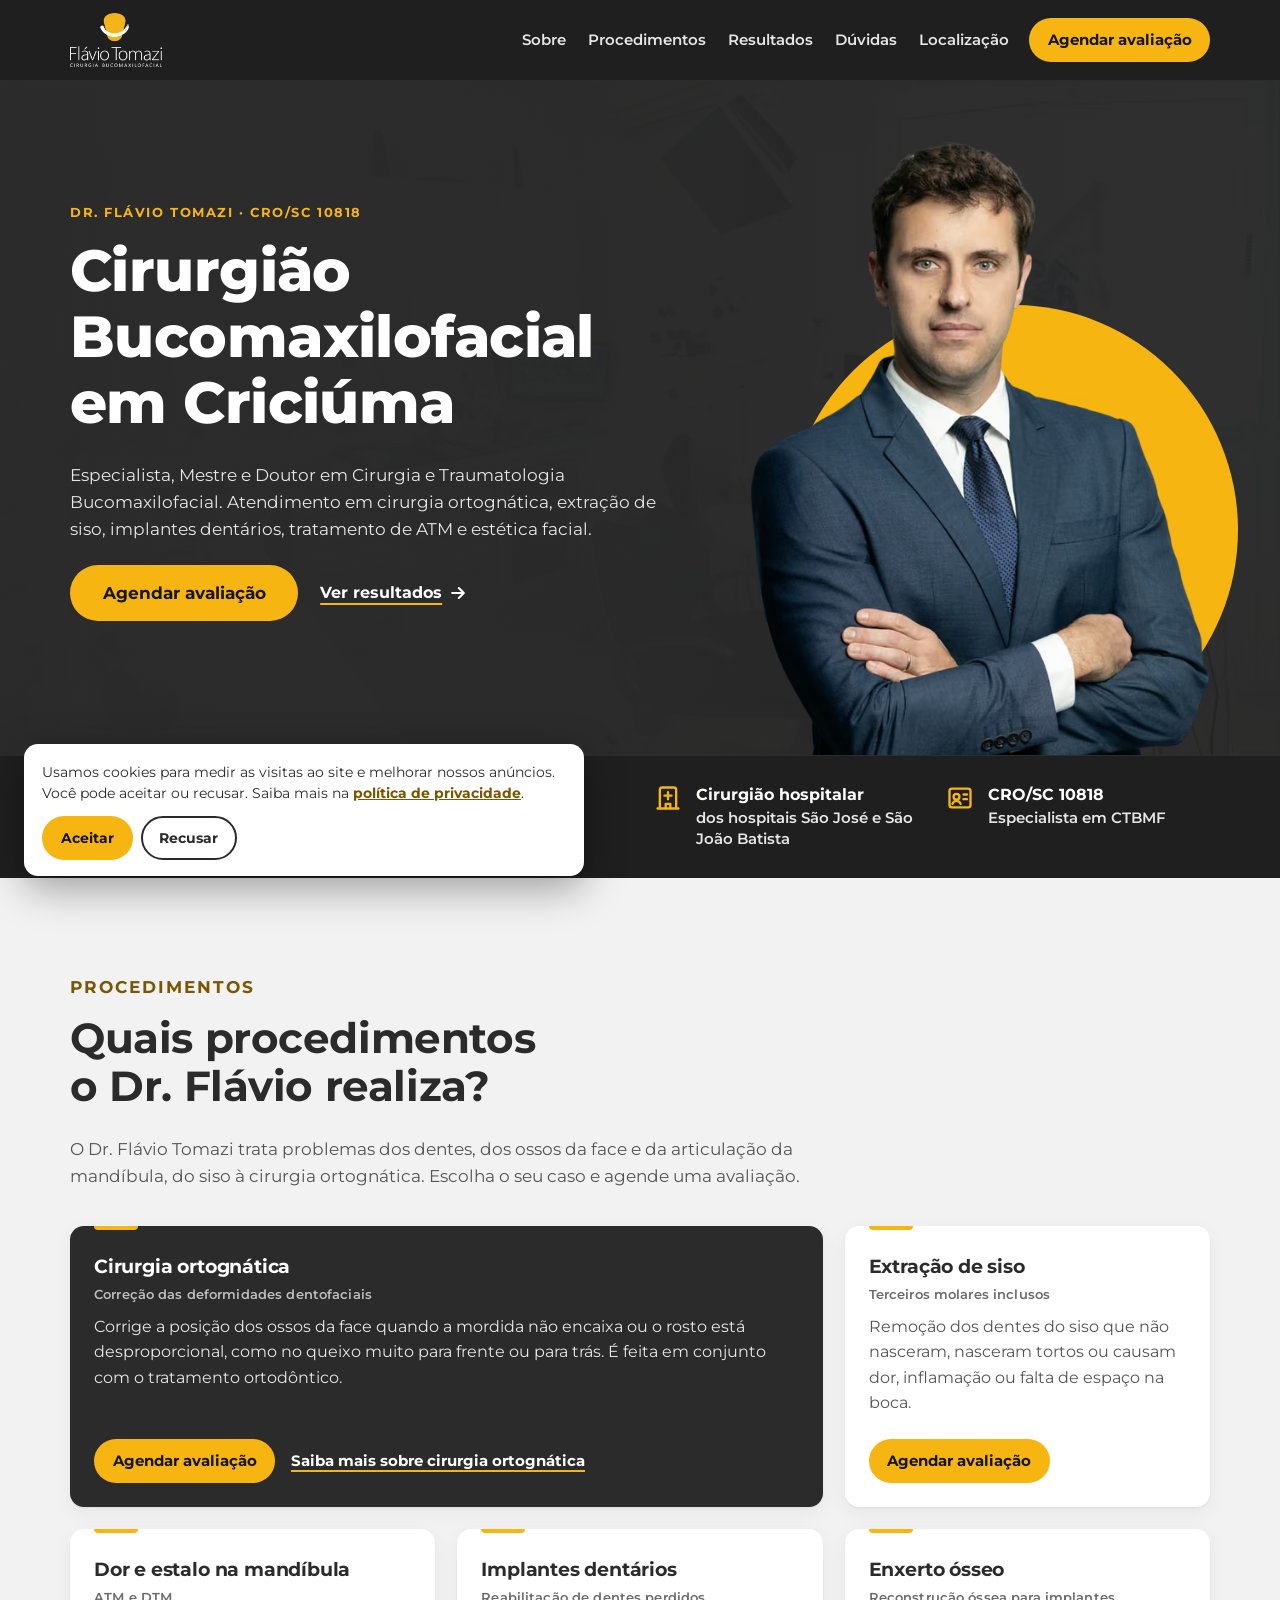
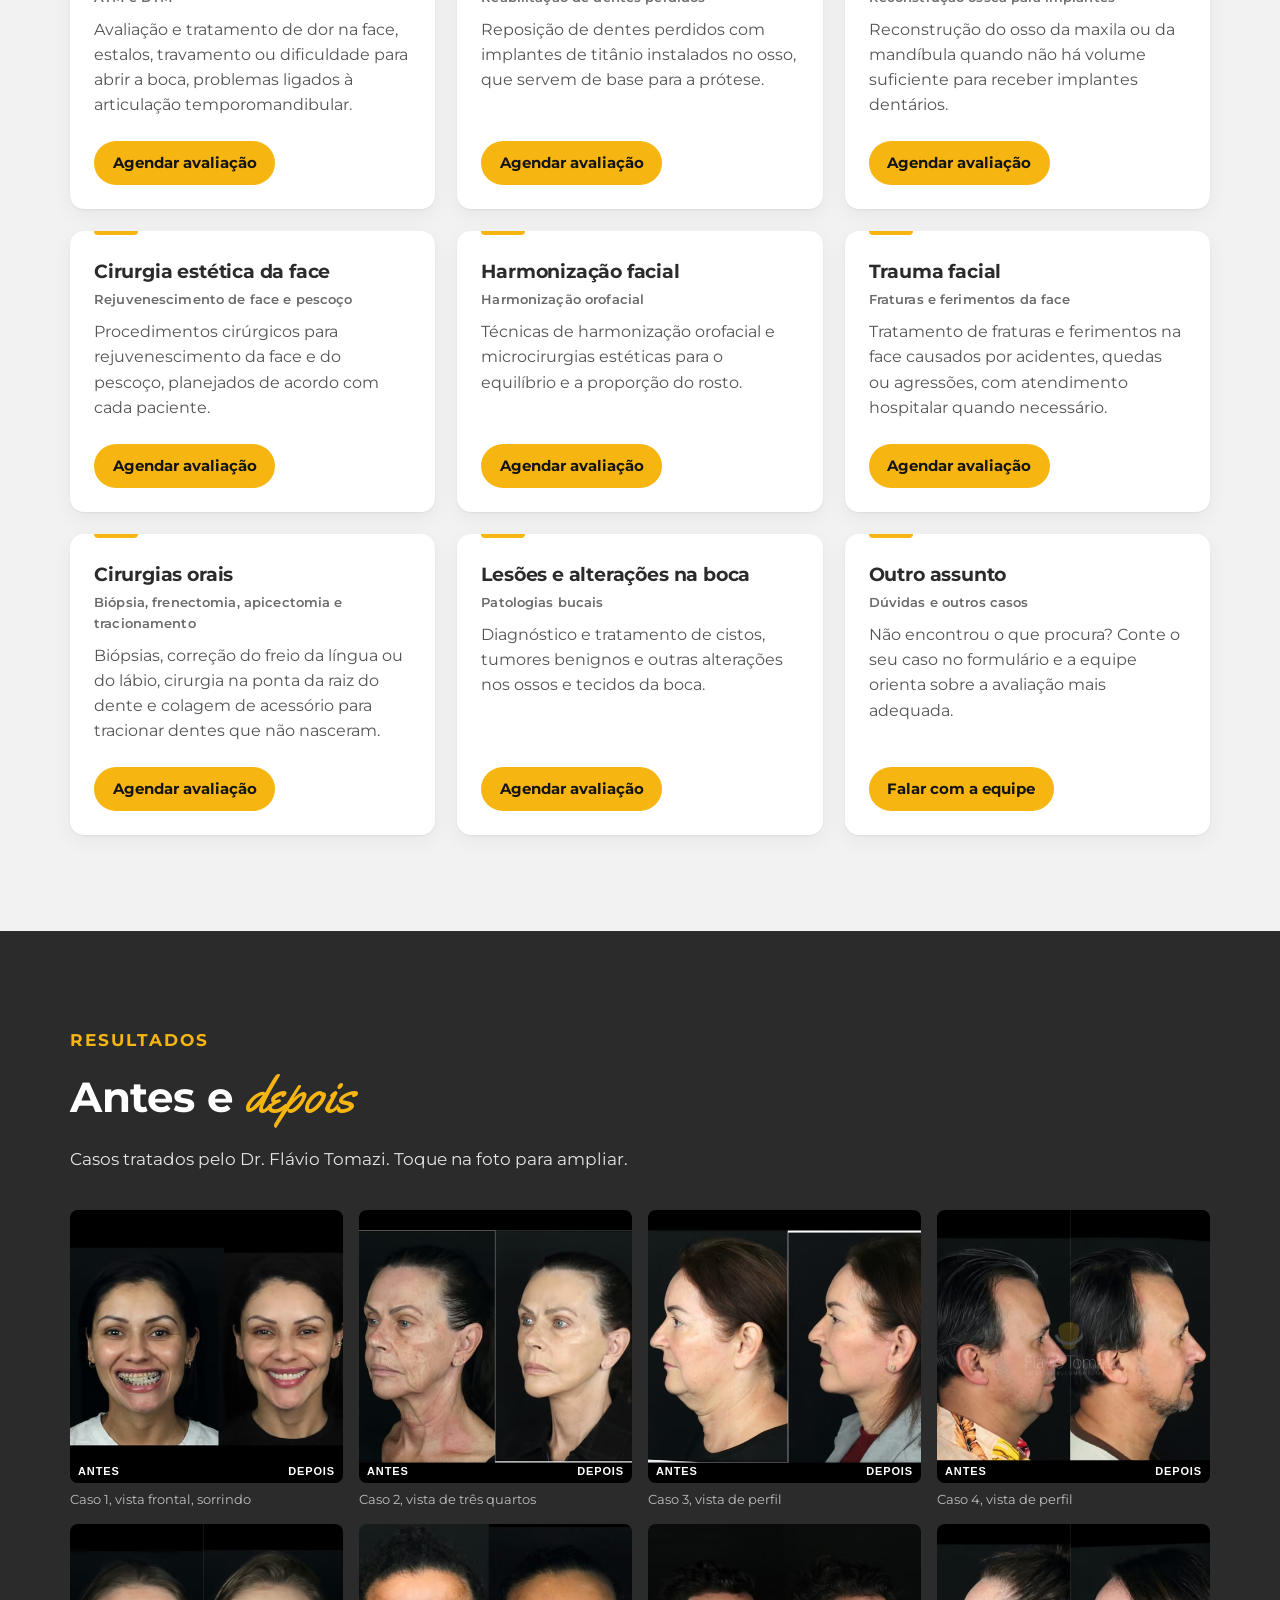
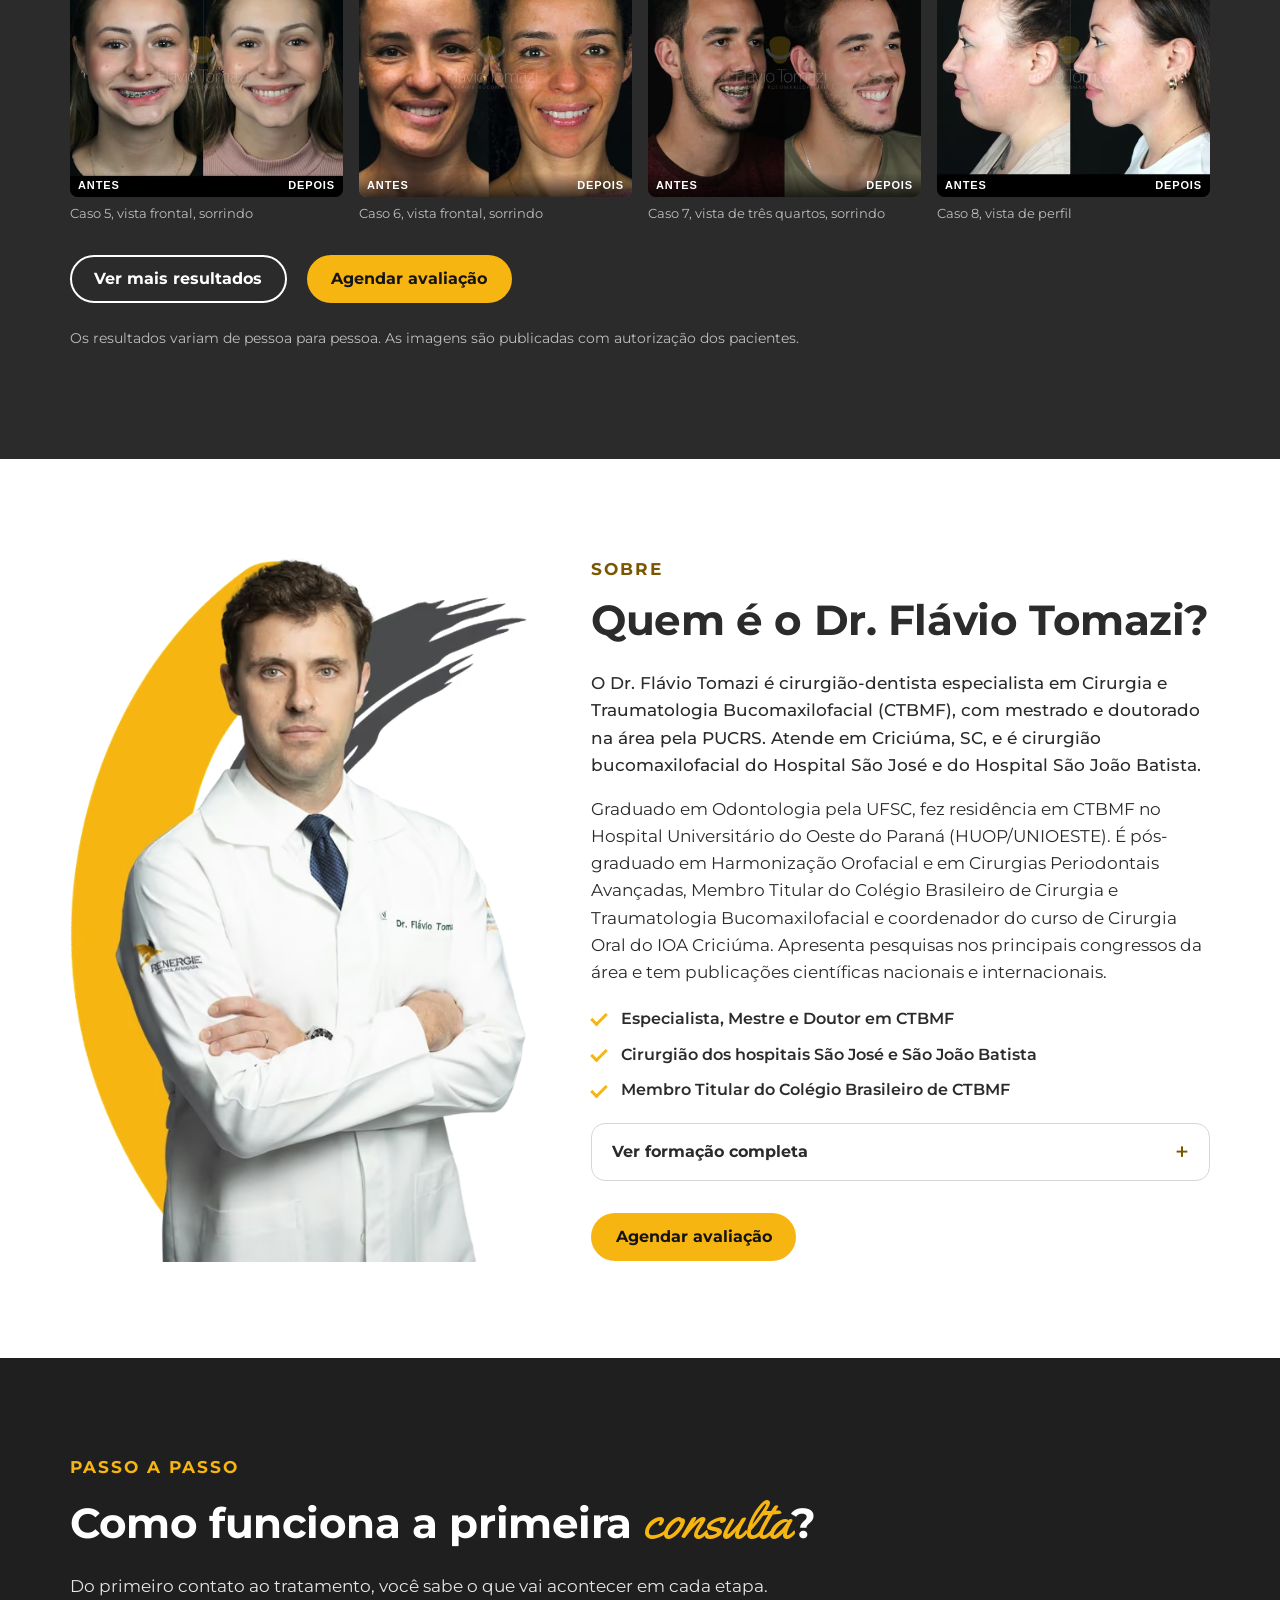
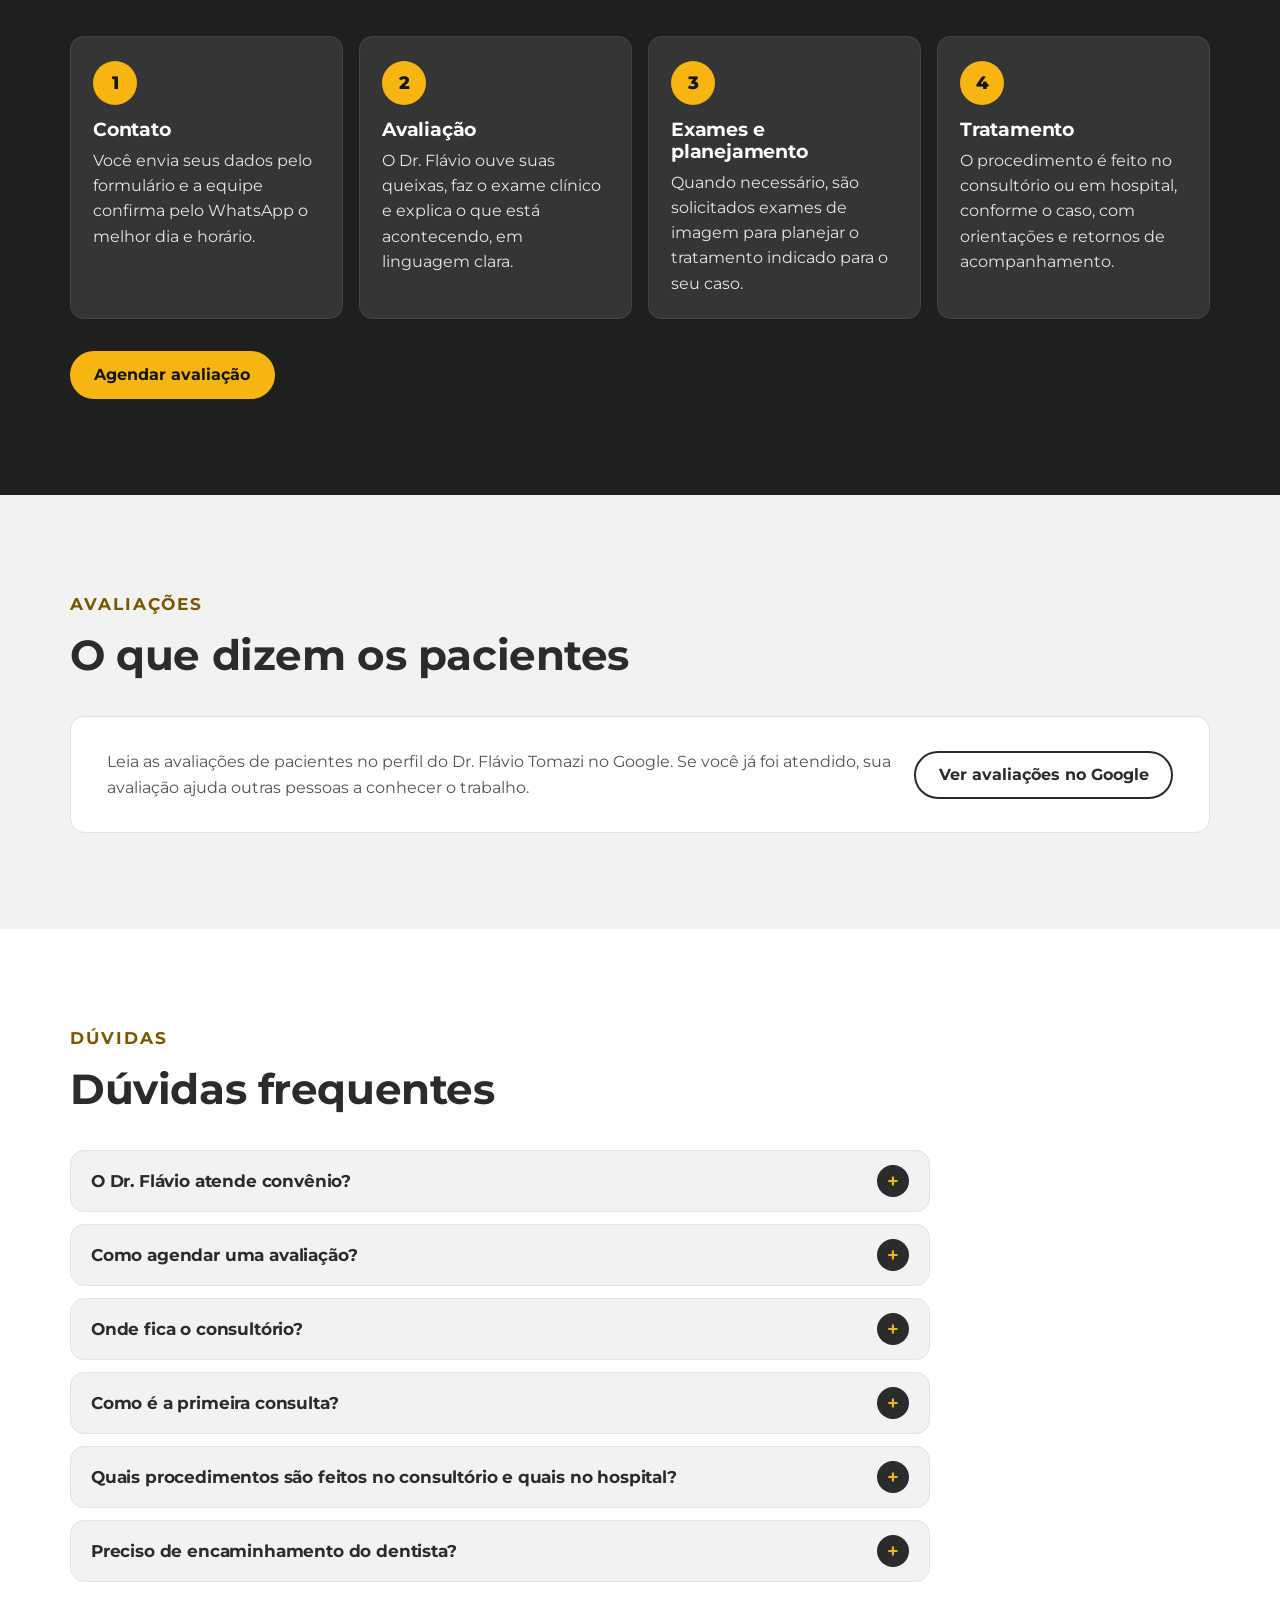
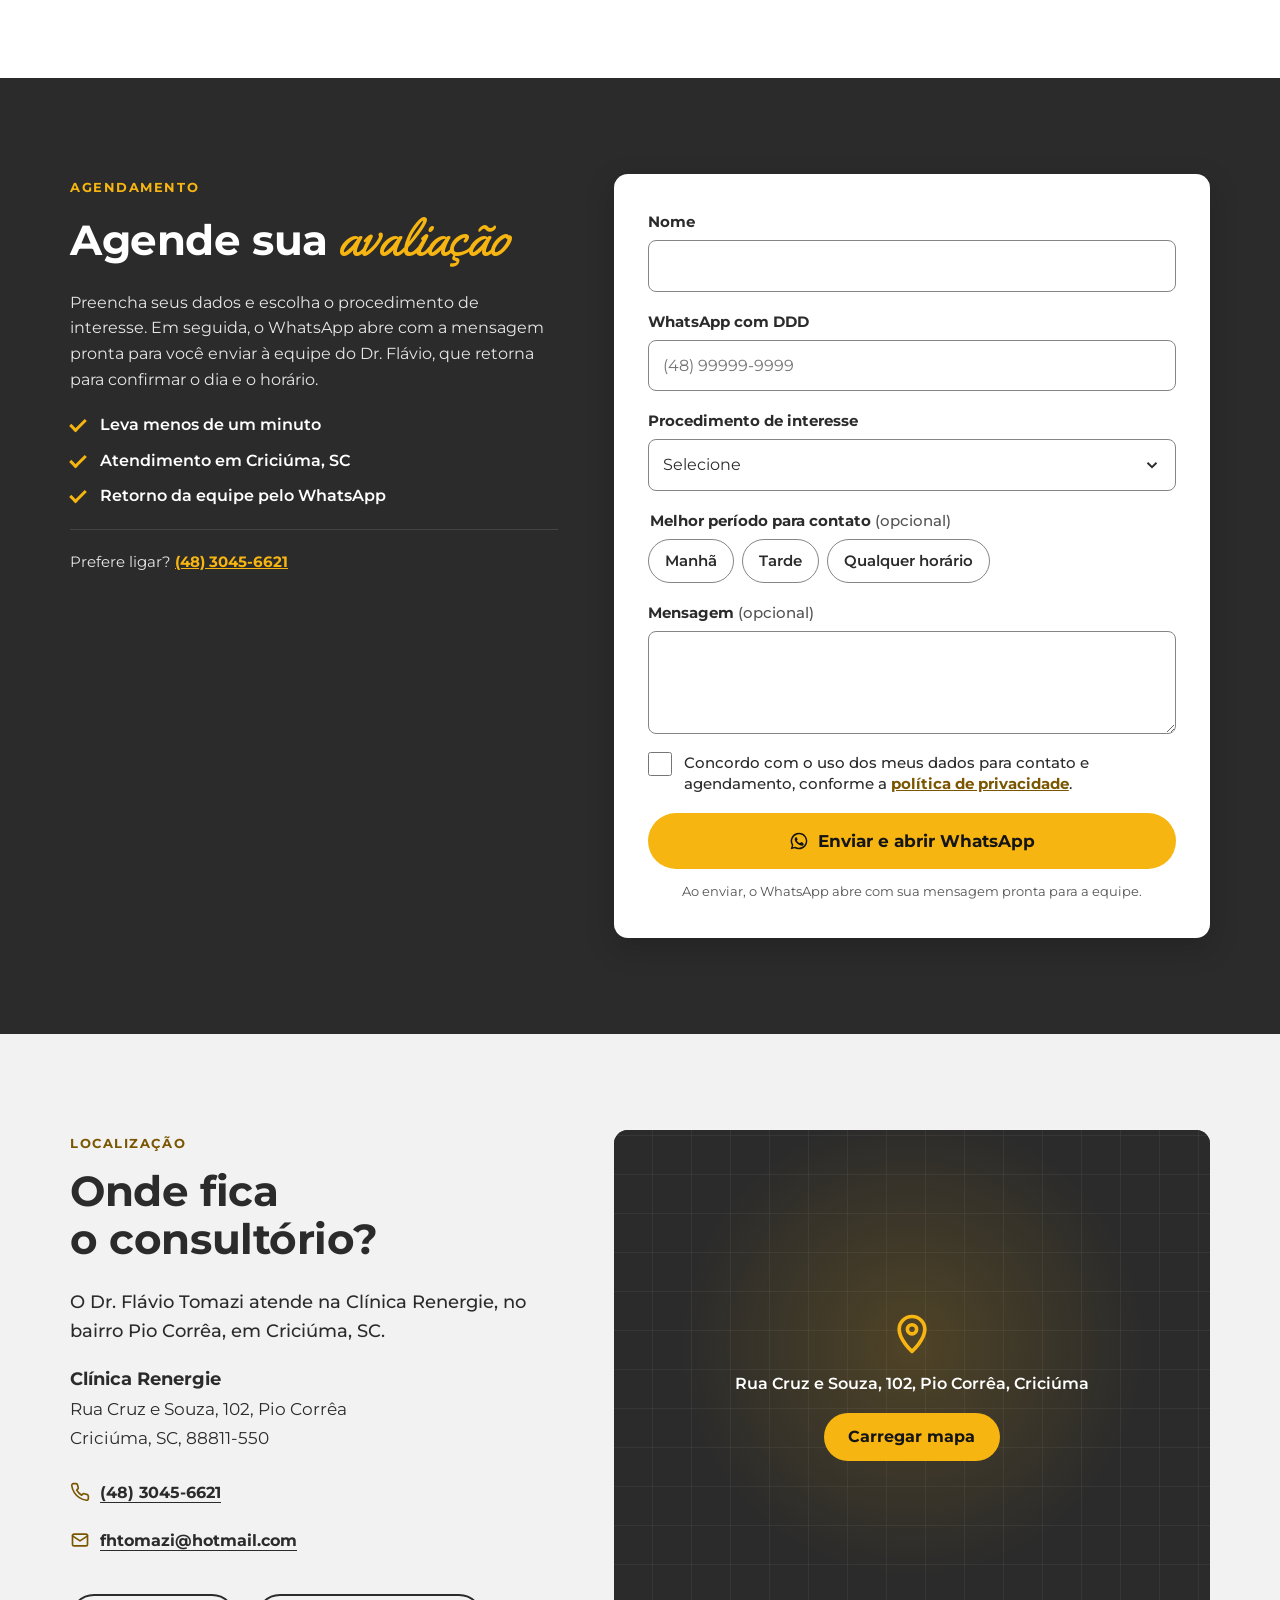
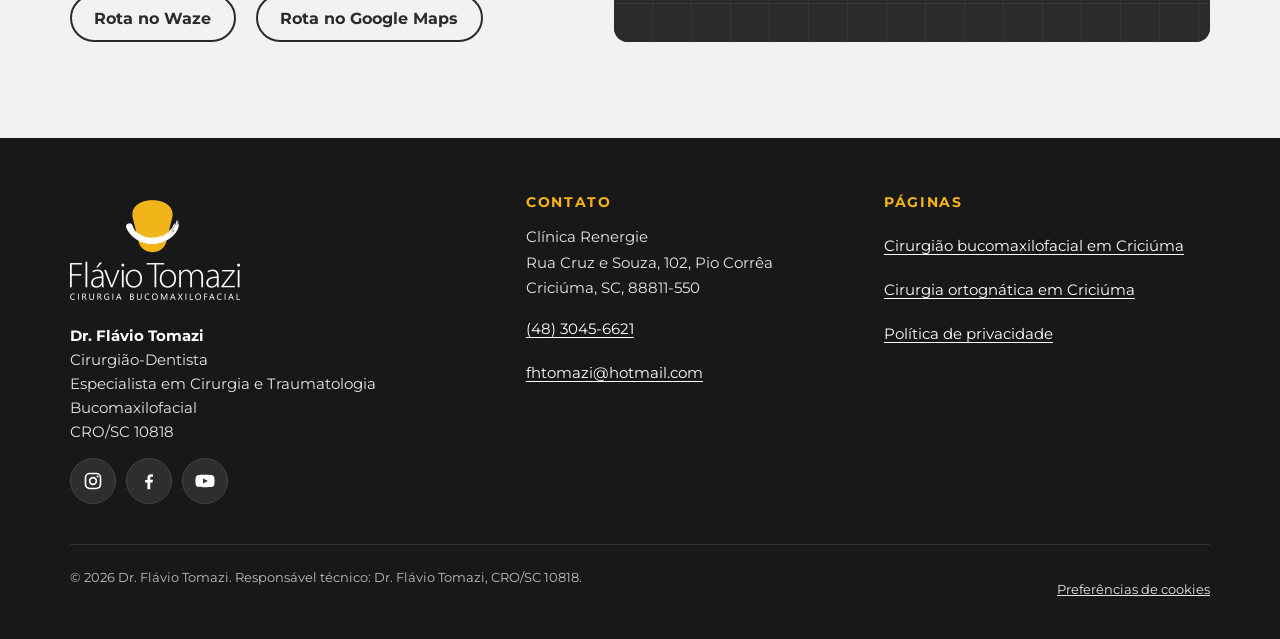
==== index.html @ 3b6118a2 "Novo site estático do Dr. Flávio Tomazi - Home e LP de cirurgia ortognática em HTML, CSS e JS puros," ====
<!doctype html>
<html lang="pt-BR">
<head>
  <meta charset="utf-8">
  <meta name="viewport" content="width=device-width, initial-scale=1">
  <title>Cirurgião Bucomaxilofacial em Criciúma | Dr. Flávio Tomazi</title>
  <meta name="description" content="Dr. Flávio Tomazi, Especialista, Mestre e Doutor em CTBMF em Criciúma: cirurgia ortognática, siso, implantes, ATM e estética facial. Agende sua avaliação.">
  <link rel="canonical" href="https://www.flaviotomazi.com.br/">
  <meta property="og:type" content="website">
  <meta property="og:locale" content="pt_BR">
  <meta property="og:site_name" content="Dr. Flávio Tomazi">
  <meta property="og:title" content="Cirurgião Bucomaxilofacial em Criciúma | Dr. Flávio Tomazi">
  <meta property="og:description" content="Dr. Flávio Tomazi, Especialista, Mestre e Doutor em CTBMF em Criciúma: cirurgia ortognática, siso, implantes, ATM e estética facial. Agende sua avaliação.">
  <meta property="og:url" content="https://www.flaviotomazi.com.br/">
  <meta property="og:image" content="https://www.flaviotomazi.com.br/assets/img/og/og-flavio-tomazi.jpg">
  <meta property="og:image:width" content="1200">
  <meta property="og:image:height" content="630">
  <meta property="og:image:alt" content="Dr. Flávio Tomazi, cirurgião bucomaxilofacial em Criciúma">
  <meta name="twitter:card" content="summary_large_image">
  <meta name="twitter:title" content="Cirurgião Bucomaxilofacial em Criciúma | Dr. Flávio Tomazi">
  <meta name="twitter:description" content="Dr. Flávio Tomazi, Especialista, Mestre e Doutor em CTBMF em Criciúma: cirurgia ortognática, siso, implantes, ATM e estética facial. Agende sua avaliação.">
  <meta name="twitter:image" content="https://www.flaviotomazi.com.br/assets/img/og/og-flavio-tomazi.jpg">
  <!-- bloco:head -->
  <meta name="theme-color" content="#1f1f1f">
  <meta name="format-detection" content="telephone=no">
  <link rel="icon" href="/favicon.ico" sizes="48x48">
  <link rel="icon" href="/assets/img/icons/favicon-32.png" type="image/png" sizes="32x32">
  <link rel="apple-touch-icon" href="/assets/img/icons/apple-touch-icon.png">
  <link rel="manifest" href="/site.webmanifest">
  <link rel="preload" href="/assets/fonts/montserrat-latin-var.woff2" as="font" type="font/woff2" crossorigin>
  <link rel="preconnect" href="https://www.googletagmanager.com">
  <script src="/assets/js/config.js?v=b8942a7c"></script>
  <script>
  (function(){var d=document.documentElement;d.className+=' js';
  window.dataLayer=window.dataLayer||[];window.gtag=function(){window.dataLayer.push(arguments);};
  var c=null;try{c=window.localStorage.getItem('ft_consentimento');}catch(e){}
  var g=c==='granted'?'granted':'denied';
  gtag('consent','default',{ad_storage:g,ad_user_data:g,ad_personalization:g,analytics_storage:g,functionality_storage:'granted',security_storage:'granted',wait_for_update:500});
  gtag('set','ads_data_redaction',true);gtag('set','url_passthrough',true);
  var cfg=window.SITE_CONFIG||{},id=cfg.GTM_ID;if(!id)return;
  function carregar(){if(window.__gtmCarregado)return;window.__gtmCarregado=true;
  (function(w,d,s,l,i){w[l]=w[l]||[];w[l].push({'gtm.start':new Date().getTime(),event:'gtm.js'});var f=d.getElementsByTagName(s)[0],j=d.createElement(s),dl=l!='dataLayer'?'&l='+l:'';j.async=true;j.src='https://www.googletagmanager.com/gtm.js?id='+i+dl;f.parentNode.insertBefore(j,f);})(window,document,'script','dataLayer',id);}
  if(cfg.GTM_CARREGAMENTO==='imediato'||d.hasAttribute('data-gtm-imediato')){carregar();return;}
  var evs=['pointerdown','keydown','touchstart','scroll','mousemove'];
  function gatilho(){evs.forEach(function(e){window.removeEventListener(e,gatilho,true);});carregar();}
  evs.forEach(function(e){window.addEventListener(e,gatilho,{capture:true,passive:true});});
  window.addEventListener('load',function(){setTimeout(carregar,cfg.GTM_ATRASO_MS||3500);});
  })();
  </script>
  <!-- /bloco:head -->
  <link rel="preload" as="image" type="image/avif" imagesrcset="/assets/img/dr/dr-flavio-terno-360.avif 360w, /assets/img/dr/dr-flavio-terno-540.avif 540w, /assets/img/dr/dr-flavio-terno-720.avif 720w, /assets/img/dr/dr-flavio-terno-1080.avif 1080w" imagesizes="(min-width: 900px) 460px, 340px" fetchpriority="high">
  <!-- bloco:critical -->
  <style>@font-face{font-family:"Montserrat";src:url(/assets/fonts/montserrat-latin-var.woff2) format("woff2");font-weight:100 900;font-style:normal;font-display:swap}
@font-face{font-family:"Montserrat Fallback";src:local("Arial");size-adjust:113%;ascent-override:85%;descent-override:22%;line-gap-override:0%}
@font-face{font-family:"Yellowtail";src:url(/assets/fonts/yellowtail-latin-400.woff2) format("woff2");font-weight:400;font-style:normal;font-display:swap}
:root{--grafite:#2b2b2b;--grafite-escuro:#1f1f1f;--grafite-medio:#353535;--grafite-linha:#444;--ambar:#f7b512;--ambar-claro:#ffc93d;--claro:#f2f2f2;--branco:#fff;--texto:#2b2b2b;--texto-suave:#545454;--texto-inv:#e6e6e6;--texto-inv-suave:#bdbdbd;--erro:#b3261e;--erro-inv:#ff9b93;--fonte:"Montserrat","Montserrat Fallback",Arial,sans-serif;--fonte-script:"Yellowtail",cursive;--raio:14px;--raio-p:8px;--sombra:0 10px 30px rgba(0,0,0,.18);--topo-h:68px;--container:1180px}
*,*::before,*::after{box-sizing:border-box}
html{-webkit-text-size-adjust:100%;scroll-padding-top:calc(var(--topo-h) + 12px)}
@media (prefers-reduced-motion:no-preference){html{scroll-behavior:smooth}}
body{margin:0;font-family:var(--fonte);font-size:1rem;line-height:1.6;color:var(--texto);background:var(--grafite);-webkit-font-smoothing:antialiased;text-rendering:optimizeLegibility}
img,picture,svg,iframe{display:block;max-width:100%}
img{height:auto}
a{color:inherit}
h1,h2,h3{line-height:1.15;margin:0 0 .6em;font-weight:700;letter-spacing:-.01em;text-wrap:balance}
p{margin:0 0 1em}
.container{width:100%;max-width:var(--container);margin-inline:auto;padding-inline:20px}
.pular{position:absolute;left:12px;top:-100px;z-index:200;background:var(--ambar);color:#111;padding:12px 16px;border-radius:var(--raio-p);font-weight:700;text-decoration:none}
.pular:focus{top:12px}
:focus-visible{outline:3px solid var(--ambar);outline-offset:3px}
.script{font-family:var(--fonte-script);font-weight:400;color:var(--ambar);font-size:1.25em;letter-spacing:0;line-height:1}
.visualmente-oculto{position:absolute!important;width:1px;height:1px;padding:0;margin:-1px;overflow:hidden;clip:rect(0,0,0,0);white-space:nowrap;border:0}
.btn{display:inline-flex;align-items:center;justify-content:center;gap:.5em;min-height:48px;padding:.75em 1.4em;border-radius:999px;border:2px solid transparent;font:inherit;font-weight:700;font-size:1rem;line-height:1.2;text-decoration:none;cursor:pointer;transition:background-color .2s,color .2s,border-color .2s,transform .2s}
.btn-primario{background:var(--ambar);color:#151515}
.btn-primario:hover{background:var(--ambar-claro)}
.btn-contorno{border-color:currentColor;background:transparent;color:inherit}
.btn-grande{min-height:56px;padding:.9em 1.8em;font-size:1.0625rem}
.btn svg{width:20px;height:20px;flex:none}
.topo{position:sticky;top:0;z-index:50;background:rgba(31,31,31,.97);border-bottom:1px solid rgba(255,255,255,.06);color:var(--branco)}
.topo-inner{display:flex;flex-wrap:wrap;align-items:center;gap:8px 16px;min-height:var(--topo-h)}
.js .topo-inner{flex-wrap:nowrap}
.logo{display:block;flex:none;padding:6px 0}
.logo img{height:46px;width:auto}
.nav-principal{margin-left:auto}
.menu{list-style:none;margin:0;padding:0;display:flex;flex-wrap:wrap;gap:0 16px}
.menu a{display:inline-flex;align-items:center;min-height:44px;text-decoration:none;font-weight:600;font-size:.9375rem;color:var(--texto-inv)}
.menu a:hover{color:var(--ambar)}
.menu-toggle{display:none}
.btn-topo{display:none;min-height:44px;padding:.55em 1.1em;font-size:.9375rem}
.js .nav-principal{order:3;margin-left:auto}
.js .menu-toggle{display:inline-flex;align-items:center;justify-content:center;width:48px;height:48px;background:transparent;border:1px solid var(--grafite-linha);border-radius:var(--raio-p);color:var(--branco);cursor:pointer}
.js .menu-toggle svg{width:24px;height:24px}
.js .menu{display:none;position:absolute;left:0;right:0;top:100%;flex-direction:column;gap:0;padding:8px 20px 20px;background:var(--grafite-escuro);border-bottom:1px solid var(--grafite-linha);box-shadow:var(--sombra)}
.js .menu.aberto{display:flex}
.js .menu a{min-height:48px;width:100%;border-bottom:1px solid rgba(255,255,255,.06);font-size:1rem}
.topo-simples .topo-inner{justify-content:space-between}
.topo-simples .btn-topo{display:inline-flex}
@media (min-width:600px){.btn-topo{display:inline-flex;margin-left:auto}.js .nav-principal{margin-left:0}.topo-inner{gap:8px 20px}}
@media (min-width:1000px){:root{--topo-h:80px}.logo img{height:54px}.js .menu-toggle{display:none}.js .nav-principal{order:0;margin-left:auto}.btn-topo{margin-left:0}.js .menu{display:flex;position:static;flex-direction:row;padding:0;background:none;border:0;box-shadow:none;gap:4px 22px}.js .menu a{min-height:44px;width:auto;border:0;font-size:.9375rem}}
.hero{position:relative;overflow:hidden;color:var(--branco);background:var(--grafite)}
.hero-grid{display:grid;gap:8px;padding-top:36px}
.eyebrow{display:inline-block;font-size:.8125rem;font-weight:700;letter-spacing:.12em;text-transform:uppercase;color:var(--ambar);margin-bottom:14px}
.hero h1{font-size:clamp(2.05rem,8.4vw,3.6rem);font-weight:800;margin-bottom:.45em}
.hero-sub{font-size:1.0625rem;color:var(--texto-inv);max-width:38em}
.hero-acoes{display:flex;flex-wrap:wrap;align-items:center;gap:12px 22px;margin-top:22px}
.link-seta{display:inline-flex;align-items:center;gap:6px;min-height:44px;font-weight:700;color:var(--branco);text-underline-offset:5px;text-decoration-color:var(--ambar);text-decoration-thickness:2px}
.hero-foto{position:relative;justify-self:center;width:min(100%,340px);margin-top:16px}
.hero-foto::before{content:"";position:absolute;left:8%;right:-6%;bottom:0;aspect-ratio:1;border-radius:50%;background:var(--ambar)}
.hero-foto img{position:relative;width:100%;height:auto}
.hero-foto.sem-disco::before{display:none}
.trilha{font-size:.8125rem;color:var(--texto-inv-suave);margin-bottom:16px}
.trilha ol{list-style:none;display:flex;flex-wrap:wrap;gap:6px;margin:0;padding:0}
.trilha li+li::before{content:"/";margin-right:6px;color:#777}
.trilha a{color:var(--texto-inv);display:inline-block;padding:4px 0}
.hero-autoria{font-size:.875rem;color:var(--texto-inv-suave);margin-top:18px}
@media (min-width:900px){.hero{background:var(--grafite) url(/assets/img/fundo/consultorio-1920.webp) center/cover no-repeat;background-image:image-set(url(/assets/img/fundo/consultorio-1920.avif) type("image/avif"),url(/assets/img/fundo/consultorio-1920.webp) type("image/webp"))}.hero::after{content:"";position:absolute;inset:0;background:linear-gradient(90deg,rgba(43,43,43,.96) 0%,rgba(43,43,43,.82) 50%,rgba(43,43,43,.35) 100%);pointer-events:none}.hero-grid{position:relative;z-index:1;grid-template-columns:1.1fr .9fr;align-items:end;gap:40px;padding-top:56px}.hero-texto{padding-bottom:72px;align-self:center}.hero-foto{width:100%;max-width:460px;margin-top:0;justify-self:end}}</style>
  <!-- /bloco:critical -->
  <link rel="stylesheet" href="/assets/css/style.css?v=83cfcf03" media="print" onload="this.media='all'">
  <noscript><link rel="stylesheet" href="/assets/css/style.css?v=83cfcf03"></noscript>
  <script type="application/ld+json">
{
  "@context": "https://schema.org",
  "@graph": [
    {
      "@type": "WebSite",
      "@id": "https://www.flaviotomazi.com.br/#website",
      "url": "https://www.flaviotomazi.com.br/",
      "name": "Dr. Flávio Tomazi",
      "alternateName": "Dr. Flávio Tomazi | Cirurgião Bucomaxilofacial",
      "inLanguage": "pt-BR",
      "publisher": {
        "@id": "https://www.flaviotomazi.com.br/#dentist"
      }
    },
    {
      "@type": "WebPage",
      "@id": "https://www.flaviotomazi.com.br/#webpage",
      "url": "https://www.flaviotomazi.com.br/",
      "name": "Cirurgião Bucomaxilofacial em Criciúma | Dr. Flávio Tomazi",
      "description": "Dr. Flávio Tomazi, Especialista, Mestre e Doutor em CTBMF em Criciúma: cirurgia ortognática, siso, implantes, ATM e estética facial. Agende sua avaliação.",
      "inLanguage": "pt-BR",
      "isPartOf": {
        "@id": "https://www.flaviotomazi.com.br/#website"
      },
      "about": {
        "@id": "https://www.flaviotomazi.com.br/#dentist"
      },
      "primaryImageOfPage": {
        "@type": "ImageObject",
        "url": "https://www.flaviotomazi.com.br/assets/img/og/og-flavio-tomazi.jpg",
        "width": 1200,
        "height": 630
      }
    },
    {
      "@type": [
        "Dentist",
        "MedicalBusiness",
        "MedicalClinic"
      ],
      "@id": "https://www.flaviotomazi.com.br/#dentist",
      "name": "Dr. Flávio Tomazi | Cirurgia Bucomaxilofacial",
      "description": "Consultório do Dr. Flávio Tomazi, cirurgião-dentista bucomaxilofacial em Criciúma, SC. Especialista, Mestre e Doutor em Cirurgia e Traumatologia Bucomaxilofacial.",
      "url": "https://www.flaviotomazi.com.br/",
      "logo": "https://www.flaviotomazi.com.br/assets/img/logo/logo-colorido.png",
      "image": [
        "https://www.flaviotomazi.com.br/assets/img/og/og-flavio-tomazi.jpg",
        "https://www.flaviotomazi.com.br/assets/img/dr/dr-flavio-terno-1080.webp"
      ],
      "telephone": "+55-48-3045-6621",
      "email": "fhtomazi@hotmail.com",
      "address": {
        "@type": "PostalAddress",
        "streetAddress": "Rua Cruz e Souza, 102, Pio Corrêa (Clínica Renergie)",
        "addressLocality": "Criciúma",
        "addressRegion": "SC",
        "postalCode": "88811-550",
        "addressCountry": "BR"
      },
      "geo": {
        "@type": "GeoCoordinates",
        "latitude": -28.6759,
        "longitude": -49.3578
      },
      "hasMap": "https://g.co/kgs/nUxCNwR",
      "areaServed": [
        {
          "@type": "City",
          "name": "Criciúma"
        },
        {
          "@type": "AdministrativeArea",
          "name": "Região sul de Santa Catarina"
        }
      ],
      "sameAs": [
        "https://www.instagram.com/flaviotomazi/",
        "https://www.facebook.com/flavio.tomazi.ctbmf",
        "https://www.youtube.com/@DrFlavioTomazi",
        "https://g.co/kgs/nUxCNwR"
      ],
      "medicalSpecialty": [
        "https://schema.org/Dentistry",
        "https://schema.org/Surgical"
      ],
      "availableService": [
        {
          "@type": "MedicalProcedure",
          "name": "Cirurgia ortognática",
          "alternateName": "Cirurgia de reposicionamento da maxila e da mandíbula",
          "url": "https://www.flaviotomazi.com.br/cirurgia-ortognatica/"
        },
        {
          "@type": "MedicalProcedure",
          "name": "Extração de siso",
          "alternateName": "Remoção de terceiros molares inclusos"
        },
        {
          "@type": "MedicalProcedure",
          "name": "Tratamento de ATM e DTM",
          "alternateName": "Tratamento de dor, estalos e travamento da mandíbula"
        },
        {
          "@type": "MedicalProcedure",
          "name": "Implantes dentários",
          "alternateName": "Reabilitação com implantes osseointegrados"
        },
        {
          "@type": "MedicalProcedure",
          "name": "Enxerto ósseo",
          "alternateName": "Reconstrução óssea da maxila e da mandíbula"
        },
        {
          "@type": "MedicalProcedure",
          "name": "Cirurgia estética da face",
          "alternateName": "Rejuvenescimento de face e pescoço"
        },
        {
          "@type": "MedicalProcedure",
          "name": "Harmonização facial",
          "alternateName": "Harmonização orofacial e microcirurgias estéticas"
        },
        {
          "@type": "MedicalProcedure",
          "name": "Tratamento de traumas faciais",
          "alternateName": "Tratamento de fraturas e ferimentos da face"
        },
        {
          "@type": "MedicalProcedure",
          "name": "Cirurgias orais",
          "alternateName": "Biópsia, frenectomia, apicectomia e colagem para tracionamento dental"
        },
        {
          "@type": "MedicalProcedure",
          "name": "Tratamento de patologias bucais",
          "alternateName": "Cistos, tumores benignos e alterações ósseas e de tecidos moles"
        }
      ],
      "founder": {
        "@id": "https://www.flaviotomazi.com.br/#dr-flavio"
      },
      "employee": {
        "@id": "https://www.flaviotomazi.com.br/#dr-flavio"
      }
    },
    {
      "@type": "Person",
      "@id": "https://www.flaviotomazi.com.br/#dr-flavio",
      "name": "Flávio Tomazi",
      "honorificPrefix": "Dr.",
      "jobTitle": "Cirurgião-Dentista Bucomaxilofacial",
      "description": "Cirurgião-dentista especialista, mestre e doutor em Cirurgia e Traumatologia Bucomaxilofacial, CRO/SC 10818, em Criciúma, SC.",
      "image": "https://www.flaviotomazi.com.br/assets/img/dr/dr-flavio-terno-1080.webp",
      "url": "https://www.flaviotomazi.com.br/#sobre",
      "telephone": "+55-48-3045-6621",
      "alumniOf": [
        {
          "@type": "CollegeOrUniversity",
          "name": "Universidade Federal de Santa Catarina",
          "alternateName": "UFSC"
        },
        {
          "@type": "CollegeOrUniversity",
          "name": "Pontifícia Universidade Católica do Rio Grande do Sul",
          "alternateName": "PUCRS"
        },
        {
          "@type": "Hospital",
          "name": "Hospital Universitário do Oeste do Paraná",
          "alternateName": "HUOP/UNIOESTE"
        }
      ],
      "hasCredential": [
        {
          "@type": "EducationalOccupationalCredential",
          "credentialCategory": "Especialização",
          "name": "Especialista em Cirurgia e Traumatologia Bucomaxilofacial",
          "recognizedBy": {
            "@type": "Organization",
            "name": "Colégio Brasileiro de Cirurgia e Traumatologia Bucomaxilofacial",
            "alternateName": "CBCTBMF"
          }
        },
        {
          "@type": "EducationalOccupationalCredential",
          "credentialCategory": "degree",
          "educationalLevel": "Mestrado",
          "name": "Mestre em Cirurgia e Traumatologia Bucomaxilofacial",
          "recognizedBy": {
            "@type": "CollegeOrUniversity",
            "name": "Pontifícia Universidade Católica do Rio Grande do Sul",
            "alternateName": "PUCRS"
          }
        },
        {
          "@type": "EducationalOccupationalCredential",
          "credentialCategory": "degree",
          "educationalLevel": "Doutorado",
          "name": "Doutor em Cirurgia e Traumatologia Bucomaxilofacial",
          "recognizedBy": {
            "@type": "CollegeOrUniversity",
            "name": "Pontifícia Universidade Católica do Rio Grande do Sul",
            "alternateName": "PUCRS"
          }
        },
        {
          "@type": "EducationalOccupationalCredential",
          "credentialCategory": "Registro profissional",
          "name": "CRO/SC 10818",
          "recognizedBy": {
            "@type": "Organization",
            "name": "Conselho Regional de Odontologia de Santa Catarina",
            "alternateName": "CRO-SC"
          }
        }
      ],
      "memberOf": {
        "@type": "Organization",
        "name": "Colégio Brasileiro de Cirurgia e Traumatologia Bucomaxilofacial",
        "alternateName": "CBCTBMF"
      },
      "worksFor": [
        {
          "@id": "https://www.flaviotomazi.com.br/#dentist"
        },
        {
          "@type": "Hospital",
          "name": "Hospital São José",
          "address": {
            "@type": "PostalAddress",
            "addressLocality": "Criciúma",
            "addressRegion": "SC",
            "addressCountry": "BR"
          }
        },
        {
          "@type": "Hospital",
          "name": "Hospital São João Batista",
          "address": {
            "@type": "PostalAddress",
            "addressLocality": "Criciúma",
            "addressRegion": "SC",
            "addressCountry": "BR"
          }
        }
      ],
      "knowsAbout": [
        "Cirurgia ortognática",
        "Extração de siso",
        "Disfunção temporomandibular",
        "Implantes dentários",
        "Enxerto ósseo",
        "Harmonização orofacial",
        "Trauma facial",
        "Patologia bucal"
      ],
      "sameAs": [
        "https://www.instagram.com/flaviotomazi/",
        "https://www.facebook.com/flavio.tomazi.ctbmf",
        "https://www.youtube.com/@DrFlavioTomazi"
      ]
    },
    {
      "@type": "FAQPage",
      "@id": "https://www.flaviotomazi.com.br/#faq",
      "mainEntity": [
        {
          "@type": "Question",
          "name": "O Dr. Flávio atende convênio?",
          "acceptedAnswer": {
            "@type": "Answer",
            "text": "As formas de atendimento, particular e por convênio, são confirmadas pela equipe no agendamento. Envie seus dados pelo formulário ou ligue para (48) 3045-6621 e informe o seu plano para saber se ele é aceito."
          }
        },
        {
          "@type": "Question",
          "name": "Como agendar uma avaliação?",
          "acceptedAnswer": {
            "@type": "Answer",
            "text": "Preencha o formulário desta página com seu nome, WhatsApp e o procedimento de interesse. Em seguida, o WhatsApp abre com a mensagem pronta para você enviar à equipe, que confirma o dia e o horário. Se preferir, ligue para (48) 3045-6621."
          }
        },
        {
          "@type": "Question",
          "name": "Onde fica o consultório?",
          "acceptedAnswer": {
            "@type": "Answer",
            "text": "O Dr. Flávio Tomazi atende na Clínica Renergie, na Rua Cruz e Souza, 102, bairro Pio Corrêa, em Criciúma, SC. Na seção de localização há rotas pelo Waze e pelo Google Maps."
          }
        },
        {
          "@type": "Question",
          "name": "Como é a primeira consulta?",
          "acceptedAnswer": {
            "@type": "Answer",
            "text": "Na primeira consulta, o Dr. Flávio ouve suas queixas, faz o exame clínico e avalia os exames que você já tiver. Quando necessário, solicita exames de imagem, como radiografias ou tomografia, para planejar o tratamento. Ao final, explica as opções indicadas para o seu caso."
          }
        },
        {
          "@type": "Question",
          "name": "Quais procedimentos são feitos no consultório e quais no hospital?",
          "acceptedAnswer": {
            "@type": "Answer",
            "text": "Procedimentos de menor porte, como extração de siso, implantes dentários, enxertos ósseos localizados e biópsias, costumam ser feitos no consultório, com anestesia local. Cirurgias de maior porte, como a cirurgia ortognática e o tratamento de fraturas da face, são feitas em ambiente hospitalar. A indicação depende de cada caso e é definida na avaliação."
          }
        },
        {
          "@type": "Question",
          "name": "Preciso de encaminhamento do dentista?",
          "acceptedAnswer": {
            "@type": "Answer",
            "text": "Não é preciso encaminhamento para agendar uma avaliação particular. Se você já tem exames, radiografias ou uma indicação do seu dentista ou ortodontista, leve no dia da consulta, pois eles ajudam no planejamento."
          }
        }
      ]
    }
  ]
}
  </script>
</head>
<body class="com-barra">
  <!-- bloco:gtm-noscript -->
  <noscript><iframe src="https://www.googletagmanager.com/ns.html?id=GTM-TVGSS6TM" height="0" width="0" style="display:none;visibility:hidden" title="Google Tag Manager"></iframe></noscript>
  <!-- /bloco:gtm-noscript -->
  <!-- bloco:header -->
  <a class="pular" href="#conteudo">Pular para o conteúdo</a>
  <header class="topo" data-secao="header">
    <div class="container topo-inner">
      <a class="logo" href="/">
        <picture>
          <source type="image/webp" srcset="/assets/img/logo/logo-branco-170.webp">
          <img src="/assets/img/logo/logo-branco-170.png" width="170" height="100" alt="Dr. Flávio Tomazi, Cirurgia Bucomaxilofacial, página inicial">
        </picture>
      </a>
      <nav class="nav-principal" aria-label="Menu principal">
        <button class="menu-toggle" type="button" aria-expanded="false" aria-controls="menu-principal">
          <svg viewBox="0 0 24 24" fill="none" stroke="currentColor" stroke-width="2" stroke-linecap="round" aria-hidden="true"><path d="M4 7h16M4 12h16M4 17h16"/></svg>
          <span class="visualmente-oculto">Menu</span>
        </button>
        <ul class="menu" id="menu-principal">
          <li><a href="/#sobre">Sobre</a></li>
          <li><a href="/#procedimentos">Procedimentos</a></li>
          <li><a href="/#resultados">Resultados</a></li>
          <li><a href="/#duvidas">Dúvidas</a></li>
          <li><a href="/#localizacao">Localização</a></li>
        </ul>
      </nav>
      <a class="btn btn-primario btn-topo js-cta" href="/#agendar">Agendar avaliação</a>
    </div>
  </header>
  <!-- /bloco:header -->
  <main id="conteudo">
    <section class="hero" id="inicio" aria-labelledby="titulo-principal">
      <div class="container hero-grid">
        <div class="hero-texto">
          <p class="eyebrow">Dr. Flávio Tomazi · CRO/SC 10818</p>
          <h1 id="titulo-principal">Cirurgião Bucomaxilofacial em Criciúma</h1>
          <p class="hero-sub">Especialista, Mestre e Doutor em Cirurgia e Traumatologia Bucomaxilofacial. Atendimento em cirurgia ortognática, extração de siso, implantes dentários, tratamento de ATM e estética facial.</p>
          <div class="hero-acoes">
            <a class="btn btn-primario btn-grande js-cta" href="#agendar">Agendar avaliação</a>
            <a class="link-seta" href="#resultados">Ver resultados <svg width="20" height="20" viewBox="0 0 24 24" fill="none" stroke="currentColor" stroke-width="2.5" stroke-linecap="round" stroke-linejoin="round" aria-hidden="true"><path d="M5 12h14M13 6l6 6-6 6"/></svg></a>
          </div>
        </div>
        <div class="hero-foto">
          <picture>
            <source type="image/avif" srcset="/assets/img/dr/dr-flavio-terno-360.avif 360w, /assets/img/dr/dr-flavio-terno-540.avif 540w, /assets/img/dr/dr-flavio-terno-720.avif 720w, /assets/img/dr/dr-flavio-terno-1080.avif 1080w" sizes="(min-width: 900px) 460px, 340px">
            <source type="image/webp" srcset="/assets/img/dr/dr-flavio-terno-360.webp 360w, /assets/img/dr/dr-flavio-terno-540.webp 540w, /assets/img/dr/dr-flavio-terno-720.webp 720w, /assets/img/dr/dr-flavio-terno-1080.webp 1080w" sizes="(min-width: 900px) 460px, 340px">
            <img src="/assets/img/dr/dr-flavio-terno-720.webp" width="1080" height="1452" alt="Dr. Flávio Tomazi, cirurgião bucomaxilofacial, de terno e com os braços cruzados" fetchpriority="high">
          </picture>
        </div>
      </div>
    </section>

    <div class="credenciais" data-secao="credenciais">
      <div class="container">
        <ul>
          <li><svg viewBox="0 0 24 24" fill="none" stroke="currentColor" stroke-width="2" stroke-linecap="round" stroke-linejoin="round" aria-hidden="true"><path d="M22 10 12 5 2 10l10 5 10-5z"/><path d="M6 12v5c3 2 9 2 12 0v-5"/></svg><span><strong>Mestre e Doutor em CTBMF</strong>pela PUCRS</span></li>
          <li><svg viewBox="0 0 24 24" fill="none" stroke="currentColor" stroke-width="2" stroke-linecap="round" stroke-linejoin="round" aria-hidden="true"><circle cx="12" cy="8" r="6"/><path d="M15.5 13.5 17 22l-5-3-5 3 1.5-8.5"/></svg><span><strong>Membro Titular</strong>do Colégio Brasileiro de CTBMF</span></li>
          <li><svg viewBox="0 0 24 24" fill="none" stroke="currentColor" stroke-width="2" stroke-linecap="round" stroke-linejoin="round" aria-hidden="true"><path d="M3 21h18M5 21V5a2 2 0 0 1 2-2h10a2 2 0 0 1 2 2v16"/><path d="M12 7v6M9 10h6M10 21v-4h4v4"/></svg><span><strong>Cirurgião hospitalar</strong>dos hospitais São José e São João Batista</span></li>
          <li><svg viewBox="0 0 24 24" fill="none" stroke="currentColor" stroke-width="2" stroke-linecap="round" stroke-linejoin="round" aria-hidden="true"><rect x="3" y="4" width="18" height="16" rx="2"/><circle cx="9" cy="11" r="2.5"/><path d="M5.5 17c.8-1.8 2-2.5 3.5-2.5s2.7.7 3.5 2.5M15 9h3M15 13h3"/></svg><span><strong>CRO/SC 10818</strong>Especialista em CTBMF</span></li>
        </ul>
      </div>
    </div>

    <section class="secao secao-clara" id="procedimentos" aria-labelledby="titulo-procedimentos">
      <div class="container">
        <div class="secao-cabecalho">
          <p class="eyebrow">Procedimentos</p>
          <h2 id="titulo-procedimentos">Quais procedimentos o Dr. Flávio realiza?</h2>
          <p>O Dr. Flávio Tomazi trata problemas dos dentes, dos ossos da face e da articulação da mandíbula, do siso à cirurgia ortognática. Escolha o seu caso e agende uma avaliação.</p>
        </div>
        <div class="cards">
          <article class="card card-destaque">
            <h3>Cirurgia ortognática</h3>
            <span class="card-tecnico">Correção das deformidades dentofaciais</span>
            <p>Corrige a posição dos ossos da face quando a mordida não encaixa ou o rosto está desproporcional, como no queixo muito para frente ou para trás. É feita em conjunto com o tratamento ortodôntico.</p>
            <div class="card-acoes">
              <a class="btn btn-primario js-cta" href="#agendar" data-procedimento="Cirurgia ortognática" data-cta-texto="Agendar avaliação: Cirurgia ortognática">Agendar avaliação<span class="visualmente-oculto"> para cirurgia ortognática</span></a>
              <a class="card-link" href="/cirurgia-ortognatica/">Saiba mais sobre cirurgia ortognática</a>
            </div>
          </article>
          <article class="card">
            <h3>Extração de siso</h3>
            <span class="card-tecnico">Terceiros molares inclusos</span>
            <p>Remoção dos dentes do siso que não nasceram, nasceram tortos ou causam dor, inflamação ou falta de espaço na boca.</p>
            <div class="card-acoes">
              <a class="btn btn-primario js-cta" href="#agendar" data-procedimento="Extração de siso" data-cta-texto="Agendar avaliação: Extração de siso">Agendar avaliação<span class="visualmente-oculto"> para extração de siso</span></a>
            </div>
          </article>
          <article class="card">
            <h3>Dor e estalo na mandíbula</h3>
            <span class="card-tecnico">ATM e DTM</span>
            <p>Avaliação e tratamento de dor na face, estalos, travamento ou dificuldade para abrir a boca, problemas ligados à articulação temporomandibular.</p>
            <div class="card-acoes">
              <a class="btn btn-primario js-cta" href="#agendar" data-procedimento="Dor ou estalo na mandíbula (ATM/DTM)" data-cta-texto="Agendar avaliação: Dor e estalo na mandíbula">Agendar avaliação<span class="visualmente-oculto"> para dor e estalo na mandíbula</span></a>
            </div>
          </article>
          <article class="card">
            <h3>Implantes dentários</h3>
            <span class="card-tecnico">Reabilitação de dentes perdidos</span>
            <p>Reposição de dentes perdidos com implantes de titânio instalados no osso, que servem de base para a prótese.</p>
            <div class="card-acoes">
              <a class="btn btn-primario js-cta" href="#agendar" data-procedimento="Implantes dentários" data-cta-texto="Agendar avaliação: Implantes dentários">Agendar avaliação<span class="visualmente-oculto"> para implantes dentários</span></a>
            </div>
          </article>
          <article class="card">
            <h3>Enxerto ósseo</h3>
            <span class="card-tecnico">Reconstrução óssea para implantes</span>
            <p>Reconstrução do osso da maxila ou da mandíbula quando não há volume suficiente para receber implantes dentários.</p>
            <div class="card-acoes">
              <a class="btn btn-primario js-cta" href="#agendar" data-procedimento="Enxerto ósseo" data-cta-texto="Agendar avaliação: Enxerto ósseo">Agendar avaliação<span class="visualmente-oculto"> para enxerto ósseo</span></a>
            </div>
          </article>
          <article class="card">
            <h3>Cirurgia estética da face</h3>
            <span class="card-tecnico">Rejuvenescimento de face e pescoço</span>
            <p>Procedimentos cirúrgicos para rejuvenescimento da face e do pescoço, planejados de acordo com cada paciente.</p>
            <div class="card-acoes">
              <a class="btn btn-primario js-cta" href="#agendar" data-procedimento="Cirurgia estética da face" data-cta-texto="Agendar avaliação: Cirurgia estética da face">Agendar avaliação<span class="visualmente-oculto"> para cirurgia estética da face</span></a>
            </div>
          </article>
          <article class="card">
            <h3>Harmonização facial</h3>
            <span class="card-tecnico">Harmonização orofacial</span>
            <p>Técnicas de harmonização orofacial e microcirurgias estéticas para o equilíbrio e a proporção do rosto.</p>
            <div class="card-acoes">
              <a class="btn btn-primario js-cta" href="#agendar" data-procedimento="Harmonização facial" data-cta-texto="Agendar avaliação: Harmonização facial">Agendar avaliação<span class="visualmente-oculto"> para harmonização facial</span></a>
            </div>
          </article>
          <article class="card">
            <h3>Trauma facial</h3>
            <span class="card-tecnico">Fraturas e ferimentos da face</span>
            <p>Tratamento de fraturas e ferimentos na face causados por acidentes, quedas ou agressões, com atendimento hospitalar quando necessário.</p>
            <div class="card-acoes">
              <a class="btn btn-primario js-cta" href="#agendar" data-procedimento="Trauma facial" data-cta-texto="Agendar avaliação: Trauma facial">Agendar avaliação<span class="visualmente-oculto"> para trauma facial</span></a>
            </div>
          </article>
          <article class="card">
            <h3>Cirurgias orais</h3>
            <span class="card-tecnico">Biópsia, frenectomia, apicectomia e tracionamento</span>
            <p>Biópsias, correção do freio da língua ou do lábio, cirurgia na ponta da raiz do dente e colagem de acessório para tracionar dentes que não nasceram.</p>
            <div class="card-acoes">
              <a class="btn btn-primario js-cta" href="#agendar" data-procedimento="Outro assunto" data-cta-texto="Agendar avaliação: Cirurgias orais">Agendar avaliação<span class="visualmente-oculto"> para cirurgias orais</span></a>
            </div>
          </article>
          <article class="card">
            <h3>Lesões e alterações na boca</h3>
            <span class="card-tecnico">Patologias bucais</span>
            <p>Diagnóstico e tratamento de cistos, tumores benignos e outras alterações nos ossos e tecidos da boca.</p>
            <div class="card-acoes">
              <a class="btn btn-primario js-cta" href="#agendar" data-procedimento="Lesão ou alteração na boca" data-cta-texto="Agendar avaliação: Lesões e alterações na boca">Agendar avaliação<span class="visualmente-oculto"> para lesões e alterações na boca</span></a>
            </div>
          </article>
          <article class="card">
            <h3>Outro assunto</h3>
            <span class="card-tecnico">Dúvidas e outros casos</span>
            <p>Não encontrou o que procura? Conte o seu caso no formulário e a equipe orienta sobre a avaliação mais adequada.</p>
            <div class="card-acoes">
              <a class="btn btn-primario js-cta" href="#agendar" data-procedimento="Outro assunto" data-cta-texto="Agendar avaliação: Outro assunto">Falar com a equipe</a>
            </div>
          </article>
        </div>
      </div>
    </section>

    <section class="secao secao-escura" id="resultados" aria-labelledby="titulo-resultados">
      <div class="container">
        <div class="secao-cabecalho">
          <p class="eyebrow">Resultados</p>
          <h2 id="titulo-resultados">Antes e <span class="script">depois</span></h2>
          <p>Casos tratados pelo Dr. Flávio Tomazi. Toque na foto para ampliar.</p>
        </div>
        <ul class="galeria">
          <li class="galeria-item">
            <figure>
              <!-- LEGENDA: incluir o procedimento depois de classificar em docs/classificar-antes-depois.md -->
            <button type="button" data-base="/assets/img/resultados/resultado-01" data-legenda="Caso 1, vista frontal, sorrindo">
              <picture>
                <source type="image/avif" srcset="/assets/img/resultados/resultado-01-480.avif 480w, /assets/img/resultados/resultado-01-768.avif 768w" sizes="(min-width: 1000px) 280px, (min-width: 700px) 31vw, 46vw">
                <source type="image/webp" srcset="/assets/img/resultados/resultado-01-480.webp 480w, /assets/img/resultados/resultado-01-768.webp 768w" sizes="(min-width: 1000px) 280px, (min-width: 700px) 31vw, 46vw">
                <img src="/assets/img/resultados/resultado-01-768.webp" width="480" height="480" alt="Antes e depois de tratamento, vista frontal, sorrindo" loading="lazy" decoding="async">
              </picture>
              <span class="rotulos-ad" aria-hidden="true"><span>Antes</span><span>Depois</span></span>
              <span class="visualmente-oculto">Ampliar foto</span>
            </button>
            <figcaption>Caso 1, vista frontal, sorrindo</figcaption>
            </figure>
          </li>
          <li class="galeria-item">
            <figure>
              <!-- LEGENDA: incluir o procedimento depois de classificar em docs/classificar-antes-depois.md -->
            <button type="button" data-base="/assets/img/resultados/resultado-02" data-legenda="Caso 2, vista de três quartos">
              <picture>
                <source type="image/avif" srcset="/assets/img/resultados/resultado-02-480.avif 480w, /assets/img/resultados/resultado-02-768.avif 768w" sizes="(min-width: 1000px) 280px, (min-width: 700px) 31vw, 46vw">
                <source type="image/webp" srcset="/assets/img/resultados/resultado-02-480.webp 480w, /assets/img/resultados/resultado-02-768.webp 768w" sizes="(min-width: 1000px) 280px, (min-width: 700px) 31vw, 46vw">
                <img src="/assets/img/resultados/resultado-02-768.webp" width="480" height="480" alt="Antes e depois de tratamento, vista de três quartos" loading="lazy" decoding="async">
              </picture>
              <span class="rotulos-ad" aria-hidden="true"><span>Antes</span><span>Depois</span></span>
              <span class="visualmente-oculto">Ampliar foto</span>
            </button>
            <figcaption>Caso 2, vista de três quartos</figcaption>
            </figure>
          </li>
          <li class="galeria-item">
            <figure>
              <!-- LEGENDA: incluir o procedimento depois de classificar em docs/classificar-antes-depois.md -->
            <button type="button" data-base="/assets/img/resultados/resultado-03" data-legenda="Caso 3, vista de perfil">
              <picture>
                <source type="image/avif" srcset="/assets/img/resultados/resultado-03-480.avif 480w, /assets/img/resultados/resultado-03-768.avif 768w" sizes="(min-width: 1000px) 280px, (min-width: 700px) 31vw, 46vw">
                <source type="image/webp" srcset="/assets/img/resultados/resultado-03-480.webp 480w, /assets/img/resultados/resultado-03-768.webp 768w" sizes="(min-width: 1000px) 280px, (min-width: 700px) 31vw, 46vw">
                <img src="/assets/img/resultados/resultado-03-768.webp" width="480" height="480" alt="Antes e depois de tratamento, vista de perfil" loading="lazy" decoding="async">
              </picture>
              <span class="rotulos-ad" aria-hidden="true"><span>Antes</span><span>Depois</span></span>
              <span class="visualmente-oculto">Ampliar foto</span>
            </button>
            <figcaption>Caso 3, vista de perfil</figcaption>
            </figure>
          </li>
          <li class="galeria-item">
            <figure>
              <!-- LEGENDA: incluir o procedimento depois de classificar em docs/classificar-antes-depois.md -->
            <button type="button" data-base="/assets/img/resultados/resultado-04" data-legenda="Caso 4, vista de perfil">
              <picture>
                <source type="image/avif" srcset="/assets/img/resultados/resultado-04-480.avif 480w, /assets/img/resultados/resultado-04-768.avif 768w" sizes="(min-width: 1000px) 280px, (min-width: 700px) 31vw, 46vw">
                <source type="image/webp" srcset="/assets/img/resultados/resultado-04-480.webp 480w, /assets/img/resultados/resultado-04-768.webp 768w" sizes="(min-width: 1000px) 280px, (min-width: 700px) 31vw, 46vw">
                <img src="/assets/img/resultados/resultado-04-768.webp" width="480" height="480" alt="Antes e depois de tratamento, vista de perfil" loading="lazy" decoding="async">
              </picture>
              <span class="rotulos-ad" aria-hidden="true"><span>Antes</span><span>Depois</span></span>
              <span class="visualmente-oculto">Ampliar foto</span>
            </button>
            <figcaption>Caso 4, vista de perfil</figcaption>
            </figure>
          </li>
          <li class="galeria-item">
            <figure>
              <!-- LEGENDA: incluir o procedimento depois de classificar em docs/classificar-antes-depois.md -->
            <button type="button" data-base="/assets/img/resultados/resultado-05" data-legenda="Caso 5, vista frontal, sorrindo">
              <picture>
                <source type="image/avif" srcset="/assets/img/resultados/resultado-05-480.avif 480w, /assets/img/resultados/resultado-05-768.avif 768w" sizes="(min-width: 1000px) 280px, (min-width: 700px) 31vw, 46vw">
                <source type="image/webp" srcset="/assets/img/resultados/resultado-05-480.webp 480w, /assets/img/resultados/resultado-05-768.webp 768w" sizes="(min-width: 1000px) 280px, (min-width: 700px) 31vw, 46vw">
                <img src="/assets/img/resultados/resultado-05-768.webp" width="480" height="480" alt="Antes e depois de tratamento, vista frontal, sorrindo" loading="lazy" decoding="async">
              </picture>
              <span class="rotulos-ad" aria-hidden="true"><span>Antes</span><span>Depois</span></span>
              <span class="visualmente-oculto">Ampliar foto</span>
            </button>
            <figcaption>Caso 5, vista frontal, sorrindo</figcaption>
            </figure>
          </li>
          <li class="galeria-item">
            <figure>
              <!-- LEGENDA: incluir o procedimento depois de classificar em docs/classificar-antes-depois.md -->
            <button type="button" data-base="/assets/img/resultados/resultado-06" data-legenda="Caso 6, vista frontal, sorrindo">
              <picture>
                <source type="image/avif" srcset="/assets/img/resultados/resultado-06-480.avif 480w, /assets/img/resultados/resultado-06-768.avif 768w" sizes="(min-width: 1000px) 280px, (min-width: 700px) 31vw, 46vw">
                <source type="image/webp" srcset="/assets/img/resultados/resultado-06-480.webp 480w, /assets/img/resultados/resultado-06-768.webp 768w" sizes="(min-width: 1000px) 280px, (min-width: 700px) 31vw, 46vw">
                <img src="/assets/img/resultados/resultado-06-768.webp" width="480" height="480" alt="Antes e depois de tratamento, vista frontal, sorrindo" loading="lazy" decoding="async">
              </picture>
              <span class="rotulos-ad" aria-hidden="true"><span>Antes</span><span>Depois</span></span>
              <span class="visualmente-oculto">Ampliar foto</span>
            </button>
            <figcaption>Caso 6, vista frontal, sorrindo</figcaption>
            </figure>
          </li>
          <li class="galeria-item">
            <figure>
              <!-- LEGENDA: incluir o procedimento depois de classificar em docs/classificar-antes-depois.md -->
            <button type="button" data-base="/assets/img/resultados/resultado-07" data-legenda="Caso 7, vista de três quartos, sorrindo">
              <picture>
                <source type="image/avif" srcset="/assets/img/resultados/resultado-07-480.avif 480w, /assets/img/resultados/resultado-07-768.avif 768w" sizes="(min-width: 1000px) 280px, (min-width: 700px) 31vw, 46vw">
                <source type="image/webp" srcset="/assets/img/resultados/resultado-07-480.webp 480w, /assets/img/resultados/resultado-07-768.webp 768w" sizes="(min-width: 1000px) 280px, (min-width: 700px) 31vw, 46vw">
                <img src="/assets/img/resultados/resultado-07-768.webp" width="480" height="480" alt="Antes e depois de tratamento, vista de três quartos, sorrindo" loading="lazy" decoding="async">
              </picture>
              <span class="rotulos-ad" aria-hidden="true"><span>Antes</span><span>Depois</span></span>
              <span class="visualmente-oculto">Ampliar foto</span>
            </button>
            <figcaption>Caso 7, vista de três quartos, sorrindo</figcaption>
            </figure>
          </li>
          <li class="galeria-item">
            <figure>
              <!-- LEGENDA: incluir o procedimento depois de classificar em docs/classificar-antes-depois.md -->
            <button type="button" data-base="/assets/img/resultados/resultado-08" data-legenda="Caso 8, vista de perfil">
              <picture>
                <source type="image/avif" srcset="/assets/img/resultados/resultado-08-480.avif 480w, /assets/img/resultados/resultado-08-768.avif 768w" sizes="(min-width: 1000px) 280px, (min-width: 700px) 31vw, 46vw">
                <source type="image/webp" srcset="/assets/img/resultados/resultado-08-480.webp 480w, /assets/img/resultados/resultado-08-768.webp 768w" sizes="(min-width: 1000px) 280px, (min-width: 700px) 31vw, 46vw">
                <img src="/assets/img/resultados/resultado-08-768.webp" width="480" height="480" alt="Antes e depois de tratamento, vista de perfil" loading="lazy" decoding="async">
              </picture>
              <span class="rotulos-ad" aria-hidden="true"><span>Antes</span><span>Depois</span></span>
              <span class="visualmente-oculto">Ampliar foto</span>
            </button>
            <figcaption>Caso 8, vista de perfil</figcaption>
            </figure>
          </li>
          <li class="galeria-item extra">
            <figure>
              <!-- LEGENDA: incluir o procedimento depois de classificar em docs/classificar-antes-depois.md -->
            <button type="button" data-base="/assets/img/resultados/resultado-09" data-legenda="Caso 9, vista frontal, sorrindo">
              <picture>
                <source type="image/avif" srcset="/assets/img/resultados/resultado-09-480.avif 480w, /assets/img/resultados/resultado-09-768.avif 768w" sizes="(min-width: 1000px) 280px, (min-width: 700px) 31vw, 46vw">
                <source type="image/webp" srcset="/assets/img/resultados/resultado-09-480.webp 480w, /assets/img/resultados/resultado-09-768.webp 768w" sizes="(min-width: 1000px) 280px, (min-width: 700px) 31vw, 46vw">
                <img src="/assets/img/resultados/resultado-09-768.webp" width="480" height="480" alt="Antes e depois de tratamento, vista frontal, sorrindo" loading="lazy" decoding="async">
              </picture>
              <span class="rotulos-ad" aria-hidden="true"><span>Antes</span><span>Depois</span></span>
              <span class="visualmente-oculto">Ampliar foto</span>
            </button>
            <figcaption>Caso 9, vista frontal, sorrindo</figcaption>
            </figure>
          </li>
          <li class="galeria-item extra">
            <figure>
              <!-- LEGENDA: incluir o procedimento depois de classificar em docs/classificar-antes-depois.md -->
            <button type="button" data-base="/assets/img/resultados/resultado-10" data-legenda="Caso 10, vista de três quartos">
              <picture>
                <source type="image/avif" srcset="/assets/img/resultados/resultado-10-480.avif 480w, /assets/img/resultados/resultado-10-768.avif 768w" sizes="(min-width: 1000px) 280px, (min-width: 700px) 31vw, 46vw">
                <source type="image/webp" srcset="/assets/img/resultados/resultado-10-480.webp 480w, /assets/img/resultados/resultado-10-768.webp 768w" sizes="(min-width: 1000px) 280px, (min-width: 700px) 31vw, 46vw">
                <img src="/assets/img/resultados/resultado-10-768.webp" width="480" height="480" alt="Antes e depois de tratamento, vista de três quartos" loading="lazy" decoding="async">
              </picture>
              <span class="rotulos-ad" aria-hidden="true"><span>Antes</span><span>Depois</span></span>
              <span class="visualmente-oculto">Ampliar foto</span>
            </button>
            <figcaption>Caso 10, vista de três quartos</figcaption>
            </figure>
          </li>
          <li class="galeria-item extra">
            <figure>
              <!-- LEGENDA: incluir o procedimento depois de classificar em docs/classificar-antes-depois.md -->
            <button type="button" data-base="/assets/img/resultados/resultado-11" data-legenda="Caso 11, vista de perfil">
              <picture>
                <source type="image/avif" srcset="/assets/img/resultados/resultado-11-480.avif 480w, /assets/img/resultados/resultado-11-768.avif 768w" sizes="(min-width: 1000px) 280px, (min-width: 700px) 31vw, 46vw">
                <source type="image/webp" srcset="/assets/img/resultados/resultado-11-480.webp 480w, /assets/img/resultados/resultado-11-768.webp 768w" sizes="(min-width: 1000px) 280px, (min-width: 700px) 31vw, 46vw">
                <img src="/assets/img/resultados/resultado-11-768.webp" width="480" height="480" alt="Antes e depois de tratamento, vista de perfil" loading="lazy" decoding="async">
              </picture>
              <span class="rotulos-ad" aria-hidden="true"><span>Antes</span><span>Depois</span></span>
              <span class="visualmente-oculto">Ampliar foto</span>
            </button>
            <figcaption>Caso 11, vista de perfil</figcaption>
            </figure>
          </li>
          <li class="galeria-item extra">
            <figure>
              <!-- LEGENDA: incluir o procedimento depois de classificar em docs/classificar-antes-depois.md -->
            <button type="button" data-base="/assets/img/resultados/resultado-12" data-legenda="Caso 12, vista de perfil">
              <picture>
                <source type="image/avif" srcset="/assets/img/resultados/resultado-12-480.avif 480w, /assets/img/resultados/resultado-12-768.avif 768w" sizes="(min-width: 1000px) 280px, (min-width: 700px) 31vw, 46vw">
                <source type="image/webp" srcset="/assets/img/resultados/resultado-12-480.webp 480w, /assets/img/resultados/resultado-12-768.webp 768w" sizes="(min-width: 1000px) 280px, (min-width: 700px) 31vw, 46vw">
                <img src="/assets/img/resultados/resultado-12-768.webp" width="480" height="480" alt="Antes e depois de tratamento, vista de perfil" loading="lazy" decoding="async">
              </picture>
              <span class="rotulos-ad" aria-hidden="true"><span>Antes</span><span>Depois</span></span>
              <span class="visualmente-oculto">Ampliar foto</span>
            </button>
            <figcaption>Caso 12, vista de perfil</figcaption>
            </figure>
          </li>
          <li class="galeria-item extra">
            <figure>
              <!-- LEGENDA: incluir o procedimento depois de classificar em docs/classificar-antes-depois.md -->
            <button type="button" data-base="/assets/img/resultados/resultado-13" data-legenda="Caso 13, vista de perfil">
              <picture>
                <source type="image/avif" srcset="/assets/img/resultados/resultado-13-480.avif 480w, /assets/img/resultados/resultado-13-768.avif 768w" sizes="(min-width: 1000px) 280px, (min-width: 700px) 31vw, 46vw">
                <source type="image/webp" srcset="/assets/img/resultados/resultado-13-480.webp 480w, /assets/img/resultados/resultado-13-768.webp 768w" sizes="(min-width: 1000px) 280px, (min-width: 700px) 31vw, 46vw">
                <img src="/assets/img/resultados/resultado-13-768.webp" width="480" height="480" alt="Antes e depois de tratamento, vista de perfil" loading="lazy" decoding="async">
              </picture>
              <span class="rotulos-ad" aria-hidden="true"><span>Antes</span><span>Depois</span></span>
              <span class="visualmente-oculto">Ampliar foto</span>
            </button>
            <figcaption>Caso 13, vista de perfil</figcaption>
            </figure>
          </li>
          <li class="galeria-item extra">
            <figure>
              <!-- LEGENDA: incluir o procedimento depois de classificar em docs/classificar-antes-depois.md -->
            <button type="button" data-base="/assets/img/resultados/resultado-14" data-legenda="Caso 14, vista frontal, sorrindo">
              <picture>
                <source type="image/avif" srcset="/assets/img/resultados/resultado-14-480.avif 480w, /assets/img/resultados/resultado-14-768.avif 768w" sizes="(min-width: 1000px) 280px, (min-width: 700px) 31vw, 46vw">
                <source type="image/webp" srcset="/assets/img/resultados/resultado-14-480.webp 480w, /assets/img/resultados/resultado-14-768.webp 768w" sizes="(min-width: 1000px) 280px, (min-width: 700px) 31vw, 46vw">
                <img src="/assets/img/resultados/resultado-14-768.webp" width="480" height="480" alt="Antes e depois de tratamento, vista frontal, sorrindo" loading="lazy" decoding="async">
              </picture>
              <span class="rotulos-ad" aria-hidden="true"><span>Antes</span><span>Depois</span></span>
              <span class="visualmente-oculto">Ampliar foto</span>
            </button>
            <figcaption>Caso 14, vista frontal, sorrindo</figcaption>
            </figure>
          </li>
          <li class="galeria-item extra">
            <figure>
              <!-- LEGENDA: incluir o procedimento depois de classificar em docs/classificar-antes-depois.md -->
            <button type="button" data-base="/assets/img/resultados/resultado-15" data-legenda="Caso 15, vista de perfil">
              <picture>
                <source type="image/avif" srcset="/assets/img/resultados/resultado-15-480.avif 480w, /assets/img/resultados/resultado-15-768.avif 768w" sizes="(min-width: 1000px) 280px, (min-width: 700px) 31vw, 46vw">
                <source type="image/webp" srcset="/assets/img/resultados/resultado-15-480.webp 480w, /assets/img/resultados/resultado-15-768.webp 768w" sizes="(min-width: 1000px) 280px, (min-width: 700px) 31vw, 46vw">
                <img src="/assets/img/resultados/resultado-15-768.webp" width="480" height="480" alt="Antes e depois de tratamento, vista de perfil" loading="lazy" decoding="async">
              </picture>
              <span class="rotulos-ad" aria-hidden="true"><span>Antes</span><span>Depois</span></span>
              <span class="visualmente-oculto">Ampliar foto</span>
            </button>
            <figcaption>Caso 15, vista de perfil</figcaption>
            </figure>
          </li>
          <li class="galeria-item extra">
            <figure>
              <!-- LEGENDA: incluir o procedimento depois de classificar em docs/classificar-antes-depois.md -->
            <button type="button" data-base="/assets/img/resultados/resultado-16" data-legenda="Caso 16, vista de três quartos">
              <picture>
                <source type="image/avif" srcset="/assets/img/resultados/resultado-16-480.avif 480w, /assets/img/resultados/resultado-16-768.avif 768w" sizes="(min-width: 1000px) 280px, (min-width: 700px) 31vw, 46vw">
                <source type="image/webp" srcset="/assets/img/resultados/resultado-16-480.webp 480w, /assets/img/resultados/resultado-16-768.webp 768w" sizes="(min-width: 1000px) 280px, (min-width: 700px) 31vw, 46vw">
                <img src="/assets/img/resultados/resultado-16-768.webp" width="480" height="480" alt="Antes e depois de tratamento, vista de três quartos" loading="lazy" decoding="async">
              </picture>
              <span class="rotulos-ad" aria-hidden="true"><span>Antes</span><span>Depois</span></span>
              <span class="visualmente-oculto">Ampliar foto</span>
            </button>
            <figcaption>Caso 16, vista de três quartos</figcaption>
            </figure>
          </li>
          <li class="galeria-item extra">
            <figure>
              <!-- LEGENDA: incluir o procedimento depois de classificar em docs/classificar-antes-depois.md -->
            <button type="button" data-base="/assets/img/resultados/resultado-17" data-legenda="Caso 17, vista de perfil">
              <picture>
                <source type="image/avif" srcset="/assets/img/resultados/resultado-17-480.avif 480w, /assets/img/resultados/resultado-17-768.avif 768w" sizes="(min-width: 1000px) 280px, (min-width: 700px) 31vw, 46vw">
                <source type="image/webp" srcset="/assets/img/resultados/resultado-17-480.webp 480w, /assets/img/resultados/resultado-17-768.webp 768w" sizes="(min-width: 1000px) 280px, (min-width: 700px) 31vw, 46vw">
                <img src="/assets/img/resultados/resultado-17-768.webp" width="480" height="480" alt="Antes e depois de tratamento, vista de perfil" loading="lazy" decoding="async">
              </picture>
              <span class="rotulos-ad" aria-hidden="true"><span>Antes</span><span>Depois</span></span>
              <span class="visualmente-oculto">Ampliar foto</span>
            </button>
            <figcaption>Caso 17, vista de perfil</figcaption>
            </figure>
          </li>
          <li class="galeria-item extra">
            <figure>
              <!-- LEGENDA: incluir o procedimento depois de classificar em docs/classificar-antes-depois.md -->
            <button type="button" data-base="/assets/img/resultados/resultado-18" data-legenda="Caso 18, vista frontal">
              <picture>
                <source type="image/avif" srcset="/assets/img/resultados/resultado-18-480.avif 480w, /assets/img/resultados/resultado-18-768.avif 768w" sizes="(min-width: 1000px) 280px, (min-width: 700px) 31vw, 46vw">
                <source type="image/webp" srcset="/assets/img/resultados/resultado-18-480.webp 480w, /assets/img/resultados/resultado-18-768.webp 768w" sizes="(min-width: 1000px) 280px, (min-width: 700px) 31vw, 46vw">
                <img src="/assets/img/resultados/resultado-18-768.webp" width="480" height="480" alt="Antes e depois de tratamento, vista frontal" loading="lazy" decoding="async">
              </picture>
              <span class="rotulos-ad" aria-hidden="true"><span>Antes</span><span>Depois</span></span>
              <span class="visualmente-oculto">Ampliar foto</span>
            </button>
            <figcaption>Caso 18, vista frontal</figcaption>
            </figure>
          </li>
          <li class="galeria-item extra">
            <figure>
              <!-- LEGENDA: incluir o procedimento depois de classificar em docs/classificar-antes-depois.md -->
            <button type="button" data-base="/assets/img/resultados/resultado-19" data-legenda="Caso 19, vista frontal">
              <picture>
                <source type="image/avif" srcset="/assets/img/resultados/resultado-19-480.avif 480w, /assets/img/resultados/resultado-19-768.avif 768w" sizes="(min-width: 1000px) 280px, (min-width: 700px) 31vw, 46vw">
                <source type="image/webp" srcset="/assets/img/resultados/resultado-19-480.webp 480w, /assets/img/resultados/resultado-19-768.webp 768w" sizes="(min-width: 1000px) 280px, (min-width: 700px) 31vw, 46vw">
                <img src="/assets/img/resultados/resultado-19-768.webp" width="480" height="480" alt="Antes e depois de tratamento, vista frontal" loading="lazy" decoding="async">
              </picture>
              <span class="rotulos-ad" aria-hidden="true"><span>Antes</span><span>Depois</span></span>
              <span class="visualmente-oculto">Ampliar foto</span>
            </button>
            <figcaption>Caso 19, vista frontal</figcaption>
            </figure>
          </li>
          <li class="galeria-item extra">
            <figure>
              <!-- LEGENDA: incluir o procedimento depois de classificar em docs/classificar-antes-depois.md -->
            <button type="button" data-base="/assets/img/resultados/resultado-20" data-legenda="Caso 20, vista de três quartos, sorrindo">
              <picture>
                <source type="image/avif" srcset="/assets/img/resultados/resultado-20-480.avif 480w, /assets/img/resultados/resultado-20-768.avif 768w" sizes="(min-width: 1000px) 280px, (min-width: 700px) 31vw, 46vw">
                <source type="image/webp" srcset="/assets/img/resultados/resultado-20-480.webp 480w, /assets/img/resultados/resultado-20-768.webp 768w" sizes="(min-width: 1000px) 280px, (min-width: 700px) 31vw, 46vw">
                <img src="/assets/img/resultados/resultado-20-768.webp" width="480" height="480" alt="Antes e depois de tratamento, vista de três quartos, sorrindo" loading="lazy" decoding="async">
              </picture>
              <span class="rotulos-ad" aria-hidden="true"><span>Antes</span><span>Depois</span></span>
              <span class="visualmente-oculto">Ampliar foto</span>
            </button>
            <figcaption>Caso 20, vista de três quartos, sorrindo</figcaption>
            </figure>
          </li>
        </ul>
        <div class="cta-linha">
          <button class="btn btn-contorno js-ver-mais" type="button">Ver mais resultados</button>
          <a class="btn btn-primario js-cta" href="#agendar">Agendar avaliação</a>
        </div>
        <p class="nota-resultados">Os resultados variam de pessoa para pessoa. As imagens são publicadas com autorização dos pacientes.</p>
      </div>
    </section>

    <section class="secao secao-branca" id="sobre" aria-labelledby="titulo-sobre">
      <div class="container sobre-grid">
        <div class="sobre-foto">
          <picture>
            <source type="image/avif" srcset="/assets/img/dr/dr-flavio-jaleco-360.avif 360w, /assets/img/dr/dr-flavio-jaleco-540.avif 540w, /assets/img/dr/dr-flavio-jaleco-720.avif 720w, /assets/img/dr/dr-flavio-jaleco-965.avif 965w" sizes="(min-width: 900px) 440px, 90vw">
            <source type="image/webp" srcset="/assets/img/dr/dr-flavio-jaleco-360.webp 360w, /assets/img/dr/dr-flavio-jaleco-540.webp 540w, /assets/img/dr/dr-flavio-jaleco-720.webp 720w, /assets/img/dr/dr-flavio-jaleco-965.webp 965w" sizes="(min-width: 900px) 440px, 90vw">
            <img src="/assets/img/dr/dr-flavio-jaleco-720.webp" width="965" height="1493" alt="Dr. Flávio Tomazi de jaleco, com os braços cruzados" loading="lazy" decoding="async">
          </picture>
        </div>
        <div class="sobre-texto">
          <p class="eyebrow">Sobre</p>
          <h2 id="titulo-sobre">Quem é o Dr. Flávio Tomazi?</h2>
          <p class="resposta-direta">O Dr. Flávio Tomazi é cirurgião-dentista especialista em Cirurgia e Traumatologia Bucomaxilofacial (CTBMF), com mestrado e doutorado na área pela PUCRS. Atende em Criciúma, SC, e é cirurgião bucomaxilofacial do Hospital São José e do Hospital São João Batista.</p>
          <p>Graduado em Odontologia pela UFSC, fez residência em CTBMF no Hospital Universitário do Oeste do Paraná (HUOP/UNIOESTE). É pós-graduado em Harmonização Orofacial e em Cirurgias Periodontais Avançadas, Membro Titular do Colégio Brasileiro de Cirurgia e Traumatologia Bucomaxilofacial e coordenador do curso de Cirurgia Oral do IOA Criciúma. Apresenta pesquisas nos principais congressos da área e tem publicações científicas nacionais e internacionais.</p>
          <ul class="destaques">
            <li>Especialista, Mestre e Doutor em CTBMF</li>
            <li>Cirurgião dos hospitais São José e São João Batista</li>
            <li>Membro Titular do Colégio Brasileiro de CTBMF</li>
          </ul>
          <details class="formacao">
            <summary>Ver formação completa</summary>
            <ul>
              <li>Graduado em Odontologia pela Universidade Federal de Santa Catarina (UFSC)</li>
              <li>Residência em Cirurgia e Traumatologia Bucomaxilofacial no Hospital Universitário do Oeste do Paraná (HUOP/UNIOESTE)</li>
              <li>Especialista em Cirurgia e Traumatologia Bucomaxilofacial pelo Colégio Brasileiro de Cirurgia e Traumatologia Bucomaxilofacial</li>
              <li>Mestre em Cirurgia e Traumatologia Bucomaxilofacial pela PUCRS</li>
              <li>Doutor em Cirurgia e Traumatologia Bucomaxilofacial pela PUCRS</li>
              <li>Membro Titular do Colégio Brasileiro de Cirurgia e Traumatologia Bucomaxilofacial</li>
              <li>Coordenador do Curso de Cirurgia Oral do IOA Criciúma</li>
              <li>Prospere Residency em Harmonização Orofacial (Prospere/SP)</li>
              <li>Pós-graduação em Cirurgias Periodontais Avançadas (UNIQUE)</li>
              <li>Habilitação em Toxina Botulínica e Preenchedores Faciais (FUNORTE)</li>
              <li>Cirurgião Bucomaxilofacial do Hospital São José e do Hospital São João Batista, em Criciúma/SC</li>
              <li>Apresentação de pesquisas nos principais congressos da área e publicações científicas nacionais e internacionais</li>
            </ul>
          </details>
          <div class="cta-linha">
            <a class="btn btn-primario js-cta" href="#agendar">Agendar avaliação</a>
          </div>
        </div>
      </div>
    </section>

    <section class="secao secao-escura-2" id="primeira-consulta" aria-labelledby="titulo-consulta">
      <div class="container">
        <div class="secao-cabecalho">
          <p class="eyebrow">Passo a passo</p>
          <h2 id="titulo-consulta">Como funciona a primeira <span class="script">consulta</span>?</h2>
          <p>Do primeiro contato ao tratamento, você sabe o que vai acontecer em cada etapa.</p>
        </div>
        <ol class="passos quatro">
          <li><h3>Contato</h3><p>Você envia seus dados pelo formulário e a equipe confirma pelo WhatsApp o melhor dia e horário.</p></li>
          <li><h3>Avaliação</h3><p>O Dr. Flávio ouve suas queixas, faz o exame clínico e explica o que está acontecendo, em linguagem clara.</p></li>
          <li><h3>Exames e planejamento</h3><p>Quando necessário, são solicitados exames de imagem para planejar o tratamento indicado para o seu caso.</p></li>
          <li><h3>Tratamento</h3><p>O procedimento é feito no consultório ou em hospital, conforme o caso, com orientações e retornos de acompanhamento.</p></li>
        </ol>
        <div class="cta-linha">
          <a class="btn btn-primario js-cta" href="#agendar">Agendar avaliação</a>
        </div>
      </div>
    </section>

    <section class="secao secao-clara" id="avaliacoes" aria-labelledby="titulo-avaliacoes">
      <div class="container">
        <div class="secao-cabecalho">
          <p class="eyebrow">Avaliações</p>
          <h2 id="titulo-avaliacoes">O que dizem os pacientes</h2>
        </div>
        <!-- INSERIR AVALIAÇÕES REAIS DO GOOGLE. Não adicionar schema de review (Review/AggregateRating) até haver avaliações reais publicadas aqui. -->
        <div class="avaliacoes-caixa">
          <div>
            <p>Leia as avaliações de pacientes no perfil do Dr. Flávio Tomazi no Google. Se você já foi atendido, sua avaliação ajuda outras pessoas a conhecer o trabalho.</p>
          </div>
          <a class="btn btn-contorno" href="https://g.co/kgs/nUxCNwR" target="_blank" rel="noopener">Ver avaliações no Google</a>
        </div>
      </div>
    </section>

    <section class="secao secao-branca" id="duvidas" aria-labelledby="titulo-duvidas">
      <div class="container">
        <div class="secao-cabecalho">
          <p class="eyebrow">Dúvidas</p>
          <h2 id="titulo-duvidas">Dúvidas frequentes</h2>
        </div>
        <div class="faq">
          <details>
            <!-- [CONFIRMAR COM O DR] quais convênios são aceitos (ex.: Unimed) para detalhar esta resposta e o schema -->
            <summary><h3>O Dr. Flávio atende convênio?</h3></summary>
            <div class="faq-resposta"><p>As formas de atendimento, particular e por convênio, são confirmadas pela equipe no agendamento. Envie seus dados pelo formulário ou ligue para (48) 3045-6621 e informe o seu plano para saber se ele é aceito.</p></div>
          </details>
          <details>
            <summary><h3>Como agendar uma avaliação?</h3></summary>
            <div class="faq-resposta"><p>Preencha o formulário desta página com seu nome, WhatsApp e o procedimento de interesse. Em seguida, o WhatsApp abre com a mensagem pronta para você enviar à equipe, que confirma o dia e o horário. Se preferir, ligue para (48) 3045-6621.</p></div>
          </details>
          <details>
            <summary><h3>Onde fica o consultório?</h3></summary>
            <div class="faq-resposta"><p>O Dr. Flávio Tomazi atende na Clínica Renergie, na Rua Cruz e Souza, 102, bairro Pio Corrêa, em Criciúma, SC. Na seção de localização há rotas pelo Waze e pelo Google Maps.</p></div>
          </details>
          <details>
            <summary><h3>Como é a primeira consulta?</h3></summary>
            <div class="faq-resposta"><p>Na primeira consulta, o Dr. Flávio ouve suas queixas, faz o exame clínico e avalia os exames que você já tiver. Quando necessário, solicita exames de imagem, como radiografias ou tomografia, para planejar o tratamento. Ao final, explica as opções indicadas para o seu caso.</p></div>
          </details>
          <details>
            <!-- [CONFIRMAR COM O DR] divisão entre procedimentos de consultório e hospitalares -->
            <summary><h3>Quais procedimentos são feitos no consultório e quais no hospital?</h3></summary>
            <div class="faq-resposta"><p>Procedimentos de menor porte, como extração de siso, implantes dentários, enxertos ósseos localizados e biópsias, costumam ser feitos no consultório, com anestesia local. Cirurgias de maior porte, como a cirurgia ortognática e o tratamento de fraturas da face, são feitas em ambiente hospitalar. A indicação depende de cada caso e é definida na avaliação.</p></div>
          </details>
          <details>
            <!-- [CONFIRMAR COM O DR] se algum convênio exige encaminhamento -->
            <summary><h3>Preciso de encaminhamento do dentista?</h3></summary>
            <div class="faq-resposta"><p>Não é preciso encaminhamento para agendar uma avaliação particular. Se você já tem exames, radiografias ou uma indicação do seu dentista ou ortodontista, leve no dia da consulta, pois eles ajudam no planejamento.</p></div>
          </details>
        </div>
      </div>
    </section>

    <section class="secao secao-escura" id="agendar" aria-labelledby="titulo-agendar">
      <div class="container agendar-grid">
        <div class="agendar-info">
          <p class="eyebrow">Agendamento</p>
          <h2 id="titulo-agendar">Agende sua <span class="script">avaliação</span></h2>
          <p>Preencha seus dados e escolha o procedimento de interesse. Em seguida, o WhatsApp abre com a mensagem pronta para você enviar à equipe do Dr. Flávio, que retorna para confirmar o dia e o horário.</p>
          <ul class="destaques">
            <li>Leva menos de um minuto</li>
            <li>Atendimento em Criciúma, SC</li>
            <li>Retorno da equipe pelo WhatsApp</li>
          </ul>
          <p class="contato-alternativo">Prefere ligar? <a href="tel:+554830456621">(48) 3045-6621</a></p>
        </div>
        <form class="form-card" id="form-agendar" action="/obrigado/" method="post">
          <noscript><p class="form-noscript">Para enviar o formulário, ative o JavaScript. Você também pode ligar para <a href="tel:+554830456621">(48) 3045-6621</a>.</p></noscript>
          <p class="form-resumo-erros" role="alert" aria-live="assertive"></p>
          <div class="campo">
            <label for="f-nome">Nome</label>
            <input id="f-nome" name="nome" type="text" autocomplete="name" maxlength="80" required aria-describedby="erro-nome">
            <span class="campo-erro" id="erro-nome"></span>
          </div>
          <div class="campo">
            <label for="f-whatsapp">WhatsApp com DDD</label>
            <input id="f-whatsapp" name="whatsapp" type="tel" inputmode="tel" autocomplete="tel-national" placeholder="(48) 99999-9999" maxlength="16" required aria-describedby="erro-whatsapp">
            <span class="campo-erro" id="erro-whatsapp"></span>
          </div>
          <div class="campo">
            <label for="f-procedimento">Procedimento de interesse</label>
            <select id="f-procedimento" name="procedimento" required aria-describedby="erro-procedimento">
              <option value="">Selecione</option>
              <option value="Cirurgia ortognática">Cirurgia ortognática</option>
              <option value="Extração de siso">Extração de siso</option>
              <option value="Implantes dentários">Implantes dentários</option>
              <option value="Enxerto ósseo">Enxerto ósseo</option>
              <option value="Dor ou estalo na mandíbula (ATM/DTM)">Dor ou estalo na mandíbula (ATM/DTM)</option>
              <option value="Cirurgia estética da face">Cirurgia estética da face</option>
              <option value="Harmonização facial">Harmonização facial</option>
              <option value="Trauma facial">Trauma facial</option>
              <option value="Lesão ou alteração na boca">Lesão ou alteração na boca</option>
              <option value="Outro assunto">Outro assunto</option>
            </select>
            <span class="campo-erro" id="erro-procedimento"></span>
          </div>
          <fieldset class="campo">
            <legend>Melhor período para contato <span class="opcional">(opcional)</span></legend>
            <div class="opcoes">
              <label><input type="radio" name="periodo" value="Manhã"><span>Manhã</span></label>
              <label><input type="radio" name="periodo" value="Tarde"><span>Tarde</span></label>
              <label><input type="radio" name="periodo" value="Qualquer horário"><span>Qualquer horário</span></label>
            </div>
          </fieldset>
          <div class="campo">
            <label for="f-mensagem">Mensagem <span class="opcional">(opcional)</span></label>
            <textarea id="f-mensagem" name="mensagem" rows="3" maxlength="500"></textarea>
          </div>
          <div class="campo">
            <div class="campo-check">
              <input id="f-consentimento" name="consentimento" type="checkbox" value="sim" required aria-describedby="erro-consentimento">
              <label for="f-consentimento">Concordo com o uso dos meus dados para contato e agendamento, conforme a <a href="/politica-de-privacidade/" target="_blank" rel="noopener">política de privacidade</a>.</label>
            </div>
            <span class="campo-erro" id="erro-consentimento"></span>
          </div>
          <input type="hidden" name="pagina_origem" value="">
          <input type="hidden" name="gclid" value="">
          <input type="hidden" name="gbraid" value="">
          <input type="hidden" name="wbraid" value="">
          <input type="hidden" name="utm_source" value="">
          <input type="hidden" name="utm_medium" value="">
          <input type="hidden" name="utm_campaign" value="">
          <input type="hidden" name="utm_term" value="">
          <input type="hidden" name="utm_content" value="">
          <button class="btn btn-primario btn-grande" type="submit" data-texto="Enviar e abrir WhatsApp"><svg viewBox="0 0 24 24" fill="currentColor" aria-hidden="true"><path d="M12 2a10 10 0 0 0-8.6 15.1L2 22l5-1.3A10 10 0 1 0 12 2zm0 18.2a8.2 8.2 0 0 1-4.2-1.2l-.3-.2-3 .8.8-2.9-.2-.3A8.2 8.2 0 1 1 12 20.2zm4.5-6.1c-.2-.1-1.5-.7-1.7-.8s-.4-.1-.6.1-.7.8-.8 1-.3.2-.5.1a6.7 6.7 0 0 1-3.3-2.9c-.3-.4.3-.4.7-1.4.1-.2 0-.3 0-.4l-.8-1.8c-.2-.5-.4-.4-.6-.4h-.5a1 1 0 0 0-.7.3 3 3 0 0 0-.9 2.2 5.2 5.2 0 0 0 1.1 2.8 11.9 11.9 0 0 0 4.6 4c1.7.7 2.4.8 3.2.7.5-.1 1.5-.6 1.8-1.2s.2-1 .1-1.2-.2-.2-.4-.3z"/></svg><span class="btn-texto">Enviar e abrir WhatsApp</span></button>
          <p class="form-nota">Ao enviar, o WhatsApp abre com sua mensagem pronta para a equipe.</p>
        </form>
      </div>
    </section>

    <section class="secao secao-clara" id="localizacao" aria-labelledby="titulo-localizacao">
      <div class="container local-grid">
        <div>
          <p class="eyebrow">Localização</p>
          <h2 id="titulo-localizacao">Onde fica o consultório?</h2>
          <p class="resposta-direta">O Dr. Flávio Tomazi atende na Clínica Renergie, no bairro Pio Corrêa, em Criciúma, SC.</p>
          <address class="endereco"><strong>Clínica Renergie</strong>Rua Cruz e Souza, 102, Pio Corrêa<br>Criciúma, SC, 88811-550</address>
          <!-- [CONFIRMAR COM O DR] horário de atendimento para incluir aqui e no schema -->
          <ul class="contato-lista">
            <li><a href="tel:+554830456621"><svg viewBox="0 0 24 24" fill="none" stroke="currentColor" stroke-width="2" stroke-linecap="round" stroke-linejoin="round" aria-hidden="true"><path d="M22 16.9v3a2 2 0 0 1-2.2 2 19.8 19.8 0 0 1-8.6-3.1 19.5 19.5 0 0 1-6-6A19.8 19.8 0 0 1 2.1 4.2 2 2 0 0 1 4.1 2h3a2 2 0 0 1 2 1.7c.1.9.4 1.8.7 2.7a2 2 0 0 1-.5 2.1L8 9.8a16 16 0 0 0 6 6l1.3-1.3a2 2 0 0 1 2.1-.4c.9.3 1.8.6 2.7.7a2 2 0 0 1 1.7 2z"/></svg>(48) 3045-6621</a></li>
            <li><a href="mailto:fhtomazi@hotmail.com"><svg viewBox="0 0 24 24" fill="none" stroke="currentColor" stroke-width="2" stroke-linecap="round" stroke-linejoin="round" aria-hidden="true"><rect x="3" y="5" width="18" height="14" rx="2"/><path d="m3 7 9 6 9-6"/></svg>fhtomazi@hotmail.com</a></li>
          </ul>
          <div class="cta-linha">
            <a class="btn btn-contorno" href="https://waze.com/ul/h6fuuug9wk" target="_blank" rel="noopener">Rota no Waze</a>
            <a class="btn btn-contorno" href="https://g.co/kgs/nUxCNwR" target="_blank" rel="noopener">Rota no Google Maps</a>
          </div>
        </div>
        <div class="mapa">
          <div class="mapa-facade">
            <svg viewBox="0 0 24 24" fill="none" stroke="currentColor" stroke-width="2" stroke-linecap="round" stroke-linejoin="round" aria-hidden="true"><path d="M12 22s7-6.2 7-12a7 7 0 1 0-14 0c0 5.8 7 12 7 12z"/><circle cx="12" cy="10" r="2.5"/></svg>
            <p>Rua Cruz e Souza, 102, Pio Corrêa, Criciúma</p>
            <button class="btn btn-primario js-carregar-mapa" type="button" data-src="https://www.google.com/maps?q=Rua+Cruz+e+Souza,+102,+Pio+Corr%C3%AAa,+Crici%C3%BAma,+SC&amp;output=embed">Carregar mapa</button>
          </div>
        </div>
      </div>
    </section>
  </main>
  <!-- bloco:footer -->
  <footer class="rodape" data-secao="footer">
    <div class="container">
      <div class="rodape-grid">
        <div>
          <a class="logo" href="/">
            <picture>
              <source type="image/webp" srcset="/assets/img/logo/logo-branco-340.webp">
              <img src="/assets/img/logo/logo-branco-340.png" width="340" height="200" alt="Dr. Flávio Tomazi, Cirurgia Bucomaxilofacial" loading="lazy">
            </picture>
          </a>
          <!-- [CONFIRMAR COM O DR] número de inscrição de especialista (RQE/CRO) para incluir abaixo -->
          <p class="identificacao"><strong>Dr. Flávio Tomazi</strong><br>Cirurgião-Dentista<br>Especialista em Cirurgia e Traumatologia Bucomaxilofacial<br>CRO/SC 10818</p>
          <div class="redes">
            <a href="https://www.instagram.com/flaviotomazi/" target="_blank" rel="noopener" aria-label="Instagram do Dr. Flávio Tomazi (abre em nova aba)"><svg viewBox="0 0 24 24" fill="none" stroke="currentColor" stroke-width="2" aria-hidden="true"><rect x="3" y="3" width="18" height="18" rx="5"/><circle cx="12" cy="12" r="4"/><circle cx="17.5" cy="6.5" r="1.2" fill="currentColor" stroke="none"/></svg></a>
            <a href="https://www.facebook.com/flavio.tomazi.ctbmf" target="_blank" rel="noopener" aria-label="Facebook do Dr. Flávio Tomazi (abre em nova aba)"><svg viewBox="0 0 24 24" fill="currentColor" aria-hidden="true"><path d="M13.5 22v-8.2h2.8l.4-3.2h-3.2V8.5c0-.9.3-1.6 1.6-1.6h1.7V4.1c-.3 0-1.3-.1-2.5-.1-2.5 0-4.2 1.5-4.2 4.3v2.4H7.3v3.2h2.8V22h3.4z"/></svg></a>
            <a href="https://www.youtube.com/@DrFlavioTomazi" target="_blank" rel="noopener" aria-label="Canal do Dr. Flávio Tomazi no YouTube (abre em nova aba)"><svg viewBox="0 0 24 24" fill="currentColor" aria-hidden="true"><path d="M23 7.2a3 3 0 0 0-2.1-2.1C19 4.6 12 4.6 12 4.6s-7 0-8.9.5A3 3 0 0 0 1 7.2 31 31 0 0 0 .5 12a31 31 0 0 0 .5 4.8 3 3 0 0 0 2.1 2.1c1.9.5 8.9.5 8.9.5s7 0 8.9-.5a3 3 0 0 0 2.1-2.1 31 31 0 0 0 .5-4.8 31 31 0 0 0-.5-4.8zM9.7 15V9l5.8 3-5.8 3z"/></svg></a>
          </div>
        </div>
        <div>
          <h2>Contato</h2>
          <address class="endereco-rodape">Clínica Renergie<br>Rua Cruz e Souza, 102, Pio Corrêa<br>Criciúma, SC, 88811-550</address>
          <ul>
            <li><a href="tel:+554830456621">(48) 3045-6621</a></li>
            <li><a href="mailto:fhtomazi@hotmail.com">fhtomazi@hotmail.com</a></li>
          </ul>
        </div>
        <div>
          <h2>Páginas</h2>
          <ul>
            <li><a href="/">Cirurgião bucomaxilofacial em Criciúma</a></li>
            <li><a href="/cirurgia-ortognatica/">Cirurgia ortognática em Criciúma</a></li>
            <li><a href="/politica-de-privacidade/">Política de privacidade</a></li>
          </ul>
        </div>
      </div>
      <div class="rodape-base">
        <p>© <span class="js-ano">2026</span> Dr. Flávio Tomazi. Responsável técnico: Dr. Flávio Tomazi, CRO/SC 10818.</p>
        <button type="button" class="link-botao" data-abrir-consentimento>Preferências de cookies</button>
      </div>
    </div>
  </footer>
  <!-- /bloco:footer -->
  <!-- bloco:lightbox -->
  <dialog class="lightbox" id="lightbox" aria-label="Foto ampliada de antes e depois">
    <div class="lightbox-corpo">
      <button class="lightbox-fechar" type="button" data-fechar aria-label="Fechar">
        <svg viewBox="0 0 24 24" fill="none" stroke="currentColor" stroke-width="2.5" stroke-linecap="round" aria-hidden="true"><path d="M6 6l12 12M18 6 6 18"/></svg>
      </button>
      <picture>
        <source type="image/avif" srcset="">
        <source type="image/webp" srcset="">
        <img src="[data-uri]" width="1080" height="1080" alt="">
      </picture>
      <div class="lightbox-rodape">
        <div>
          <p class="lightbox-legenda"></p>
          <span class="lightbox-contador" aria-live="polite"></span>
        </div>
        <div class="lightbox-controles">
          <button type="button" data-anterior aria-label="Foto anterior"><svg viewBox="0 0 24 24" fill="none" stroke="currentColor" stroke-width="2.5" stroke-linecap="round" stroke-linejoin="round" aria-hidden="true"><path d="m15 18-6-6 6-6"/></svg></button>
          <button type="button" data-proximo aria-label="Próxima foto"><svg viewBox="0 0 24 24" fill="none" stroke="currentColor" stroke-width="2.5" stroke-linecap="round" stroke-linejoin="round" aria-hidden="true"><path d="m9 18 6-6-6-6"/></svg></button>
        </div>
      </div>
    </div>
  </dialog>
  <!-- /bloco:lightbox -->
  <!-- bloco:barra-mobile -->
  <div class="barra-mobile" data-secao="barra-mobile">
    <a class="btn btn-primario js-cta" href="#agendar">Agendar avaliação</a>
    <a class="btn btn-tel" href="tel:+554830456621" aria-label="Ligar para (48) 3045-6621">
      <svg viewBox="0 0 24 24" fill="none" stroke="currentColor" stroke-width="2" stroke-linecap="round" stroke-linejoin="round" aria-hidden="true"><path d="M22 16.9v3a2 2 0 0 1-2.2 2 19.8 19.8 0 0 1-8.6-3.1 19.5 19.5 0 0 1-6-6A19.8 19.8 0 0 1 2.1 4.2 2 2 0 0 1 4.1 2h3a2 2 0 0 1 2 1.7c.1.9.4 1.8.7 2.7a2 2 0 0 1-.5 2.1L8 9.8a16 16 0 0 0 6 6l1.3-1.3a2 2 0 0 1 2.1-.4c.9.3 1.8.6 2.7.7a2 2 0 0 1 1.7 2z"/></svg>
    </a>
  </div>
  <!-- /bloco:barra-mobile -->
  <!-- bloco:consentimento -->
  <div class="consentimento" id="consentimento" role="region" aria-label="Aviso de cookies" hidden>
    <p>Usamos cookies para medir as visitas ao site e melhorar nossos anúncios. Você pode aceitar ou recusar. Saiba mais na <a href="/politica-de-privacidade/">política de privacidade</a>.</p>
    <div class="consentimento-acoes">
      <button class="btn btn-primario" type="button" data-consentimento="aceitar">Aceitar</button>
      <button class="btn btn-contorno" type="button" data-consentimento="recusar">Recusar</button>
    </div>
  </div>
  <!-- /bloco:consentimento -->
  <script src="/assets/js/main.js?v=2fc35b3f" defer></script>
  <script src="/assets/js/form.js?v=90b1de68" defer></script>
</body>
</html>
---- assets/css/style.css ----
/*
 * Estilos do site Dr. Flávio Tomazi.
 * O CSS crítico (fontes, variáveis, header e hero) fica em assets/css/critical.css
 * e é copiado inline no <head> de cada página por scripts/sincronizar-blocos.py.
 * Este arquivo contém o restante e é carregado sem bloquear a renderização.
 */

/* ---------- Seções ---------- */

.secao{padding:64px 0}
.secao-clara{background:var(--claro);color:var(--texto)}
.secao-branca{background:var(--branco);color:var(--texto)}
.secao-escura{background:var(--grafite);color:var(--branco)}
.secao-escura-2{background:var(--grafite-escuro);color:var(--branco)}
.secao h2{font-size:clamp(1.75rem,5.6vw,2.6rem)}
.secao h3{font-size:1.1875rem}
.secao-cabecalho{max-width:760px;margin-bottom:36px}
.secao-cabecalho.centro{margin-inline:auto;text-align:center}
.secao-cabecalho p{color:var(--texto-suave);font-size:1.0625rem}
.secao-escura .secao-cabecalho p,.secao-escura-2 .secao-cabecalho p{color:var(--texto-inv)}
.secao-clara .eyebrow,.secao-branca .eyebrow{color:#7a5600}
.resposta-direta{font-size:1.125rem;font-weight:500;color:var(--texto)}
.secao-escura .resposta-direta,.secao-escura-2 .resposta-direta{color:var(--branco)}
.texto-suave{color:var(--texto-suave)}
.secao-escura .texto-suave,.secao-escura-2 .texto-suave{color:var(--texto-inv-suave)}
.cta-linha{display:flex;flex-wrap:wrap;align-items:center;gap:12px 20px;margin-top:32px}
.cta-linha.centro{justify-content:center}
.secao-clara .btn-contorno,.secao-branca .btn-contorno{color:var(--texto)}
.secao-clara .btn-contorno:hover,.secao-branca .btn-contorno:hover{background:var(--texto);color:var(--branco)}
.secao-escura .btn-contorno:hover,.secao-escura-2 .btn-contorno:hover{background:var(--branco);color:var(--texto)}
.prosa{max-width:760px}
.prosa h2{margin-top:1.4em}
.prosa h3{margin-top:1.4em}
.prosa ul,.prosa ol{padding-left:1.3em;margin:0 0 1em}
.prosa li{margin-bottom:.4em}
.prosa a{color:#7a5600;font-weight:600;text-underline-offset:3px}
.secao-escura .prosa a{color:var(--ambar)}
@media (min-width:900px){.secao{padding:96px 0}}

/* ---------- Credenciais ---------- */

.credenciais{background:var(--grafite-escuro);color:var(--branco);padding:28px 0;border-top:1px solid rgba(255,255,255,.06)}
.credenciais ul{list-style:none;margin:0;padding:0;display:grid;gap:18px}
.credenciais li{display:flex;align-items:flex-start;gap:14px;font-size:.9375rem;font-weight:600;line-height:1.4;color:var(--texto-inv)}
.credenciais svg{width:28px;height:28px;flex:none;color:var(--ambar)}
.credenciais strong{display:block;color:var(--branco);font-size:1rem}
@media (min-width:600px){.credenciais ul{grid-template-columns:1fr 1fr}}
@media (min-width:1000px){.credenciais ul{grid-template-columns:repeat(4,1fr);gap:28px}}

/* ---------- Cards de procedimentos ---------- */

.cards{display:grid;gap:18px}
.card{position:relative;display:flex;flex-direction:column;background:var(--branco);border-radius:var(--raio);padding:28px 20px 20px;box-shadow:0 1px 2px rgba(0,0,0,.06),0 6px 20px rgba(0,0,0,.05)}
.card::before{content:"";position:absolute;left:20px;top:0;width:44px;height:4px;border-radius:0 0 4px 4px;background:var(--ambar)}
.card h3{margin-bottom:.45em}
.card p{color:var(--texto-suave);font-size:.9875rem;flex:1}
.card-tecnico{display:block;font-size:.8125rem;font-weight:600;color:#6b6b6b;margin:-.2em 0 .7em;letter-spacing:.01em}
.card-acoes{display:flex;flex-wrap:wrap;align-items:center;gap:8px 16px;margin-top:8px}
.card-acoes .btn{min-height:44px;padding:.55em 1.1em;font-size:.9375rem}
.card-link{display:inline-flex;align-items:center;min-height:44px;font-weight:700;font-size:.9375rem;color:var(--texto);text-decoration:underline;text-decoration-color:var(--ambar);text-decoration-thickness:2px;text-underline-offset:4px}
.card-destaque{background:var(--grafite);color:var(--branco)}
.card-destaque p{color:var(--texto-inv)}
.card-destaque .card-tecnico{color:var(--texto-inv-suave)}
.card-destaque .card-link{color:var(--branco)}
@media (min-width:640px){.cards{grid-template-columns:1fr 1fr}.card{padding:30px 24px 24px}.card::before{left:24px}}
@media (min-width:1000px){.cards{grid-template-columns:repeat(3,1fr);gap:22px}.card-destaque{grid-column:span 2}}

/* ---------- Galeria de antes e depois ---------- */

.galeria{list-style:none;margin:0;padding:0;display:grid;grid-template-columns:1fr 1fr;gap:12px}
.galeria-item[hidden]{display:none}
.galeria figure{margin:0}
.galeria button{display:block;width:100%;padding:0;border:0;background:#111;border-radius:var(--raio-p);overflow:hidden;cursor:zoom-in;position:relative}
.galeria img{width:100%;aspect-ratio:1;object-fit:cover;transition:transform .35s}
.galeria button:hover img{transform:scale(1.03)}
.galeria figcaption{font-size:.8125rem;color:var(--texto-inv-suave);margin-top:8px;line-height:1.35}
.secao-clara .galeria figcaption,.secao-branca .galeria figcaption{color:var(--texto-suave)}
.rotulos-ad{position:absolute;inset:auto 0 0 0;display:flex;justify-content:space-between;padding:6px 8px;font-size:.6875rem;font-weight:700;letter-spacing:.08em;text-transform:uppercase;color:#fff;background:linear-gradient(transparent,rgba(0,0,0,.7));pointer-events:none}
.nota-resultados{font-size:.875rem;color:var(--texto-inv-suave);margin-top:24px;max-width:760px}
.secao-clara .nota-resultados,.secao-branca .nota-resultados{color:var(--texto-suave)}
@media (min-width:700px){.galeria{grid-template-columns:repeat(3,1fr);gap:16px}}
@media (min-width:1000px){.galeria{grid-template-columns:repeat(4,1fr)}}

.lightbox{width:min(92vw,880px);max-height:94vh;padding:0;border:0;border-radius:var(--raio);background:#111;color:#fff;overflow:visible}
.lightbox::backdrop{background:rgba(0,0,0,.85)}
.lightbox-corpo{position:relative;padding:12px}
.lightbox img{width:100%;max-height:78vh;object-fit:contain;border-radius:var(--raio-p)}
.lightbox-rodape{display:flex;align-items:center;justify-content:space-between;gap:12px;padding:10px 4px 2px}
.lightbox-legenda{font-size:.9375rem;margin:0}
.lightbox-contador{font-size:.8125rem;color:#bbb;white-space:nowrap}
.lightbox-controles{display:flex;gap:8px}
.lightbox button{display:inline-flex;align-items:center;justify-content:center;width:48px;height:48px;border-radius:50%;border:1px solid #555;background:#222;color:#fff;cursor:pointer}
.lightbox button:hover{background:var(--ambar);color:#111;border-color:var(--ambar)}
.lightbox button svg{width:22px;height:22px}
.lightbox-fechar{position:absolute;top:-14px;right:-6px;z-index:2}

/* Placeholder dos pares de antes e depois (LP) */
.par-placeholder{display:grid;grid-template-columns:1fr 1fr;gap:6px;border-radius:var(--raio-p);overflow:hidden}
.par-placeholder span{display:flex;align-items:center;justify-content:center;aspect-ratio:3/4;background:repeating-linear-gradient(135deg,#3a3a3a 0 12px,#333 12px 24px);color:var(--texto-inv-suave);font-size:.75rem;font-weight:700;letter-spacing:.1em;text-transform:uppercase}

/* ---------- Sobre ---------- */

.sobre-grid{display:grid;gap:36px;align-items:center}
.sobre-foto{position:relative;max-width:380px;margin-inline:auto;width:100%}
.sobre-foto img{position:relative}
.sobre-texto p{font-size:1.0625rem}
.destaques{list-style:none;margin:20px 0;padding:0;display:grid;gap:10px}
.destaques li{position:relative;padding-left:30px;font-weight:600}
.destaques li::before{content:"";position:absolute;left:0;top:.45em;width:16px;height:9px;border-left:3px solid var(--ambar);border-bottom:3px solid var(--ambar);transform:rotate(-45deg)}
.formacao{margin-top:20px;border:1px solid #d6d6d6;border-radius:var(--raio);background:var(--branco)}
.formacao summary{display:flex;align-items:center;justify-content:space-between;gap:12px;min-height:56px;padding:12px 20px;font-weight:700;cursor:pointer;list-style:none}
.formacao summary::-webkit-details-marker{display:none}
.formacao summary::after{content:"+";font-size:1.5rem;line-height:1;color:#7a5600;font-weight:500}
.formacao[open] summary::after{content:"\2212"}
.formacao ul{margin:0;padding:0 20px 20px 40px}
.formacao li{margin-bottom:.45em;color:var(--texto-suave)}
@media (min-width:900px){.sobre-grid{grid-template-columns:.85fr 1.15fr;gap:64px}.sobre-foto{max-width:none}}

/* ---------- Passos ---------- */

.passos{list-style:none;margin:0;padding:0;display:grid;gap:16px;counter-reset:passo}
.passos li{position:relative;padding:24px 22px 22px 22px;border-radius:var(--raio);background:var(--grafite-medio);border:1px solid rgba(255,255,255,.07);counter-increment:passo}
.passos li::before{content:counter(passo);display:flex;align-items:center;justify-content:center;width:44px;height:44px;margin-bottom:14px;border-radius:50%;background:var(--ambar);color:#151515;font-weight:800;font-size:1.125rem}
.passos h3{margin-bottom:.35em}
.passos p{margin:0;color:var(--texto-inv);font-size:.9875rem}
.secao-clara .passos li,.secao-branca .passos li{background:var(--branco);border-color:#e1e1e1}
.secao-clara .passos p,.secao-branca .passos p{color:var(--texto-suave)}
@media (min-width:700px){.passos{grid-template-columns:1fr 1fr}}
@media (min-width:1100px){.passos.quatro{grid-template-columns:repeat(4,1fr)}.passos.seis{grid-template-columns:repeat(3,1fr)}}

/* ---------- Listas com marcador ---------- */

.lista-sinais{list-style:none;margin:0;padding:0;display:grid;gap:12px}
.lista-sinais li{display:flex;gap:14px;align-items:flex-start;padding:16px 18px;border-radius:var(--raio-p);background:var(--branco);border:1px solid #e1e1e1;font-weight:600;line-height:1.45}
.lista-sinais svg{width:24px;height:24px;flex:none;color:#7a5600;margin-top:1px}
.lista-sinais span{display:block;font-weight:400;color:var(--texto-suave);font-size:.9375rem;margin-top:2px}
@media (min-width:700px){.lista-sinais{grid-template-columns:1fr 1fr}}

.duas-colunas{display:grid;gap:18px}
.duas-colunas > div{padding:26px 24px;border-radius:var(--raio);background:var(--branco);border:1px solid #e1e1e1}
.duas-colunas ul{margin:0;padding-left:1.2em}
.duas-colunas li{margin-bottom:.5em;color:var(--texto-suave)}
@media (min-width:800px){.duas-colunas{grid-template-columns:1fr 1fr;gap:22px}}

/* ---------- Avaliações ---------- */

.avaliacoes-caixa{display:grid;gap:20px;align-items:center;padding:28px 24px;border-radius:var(--raio);background:var(--branco);border:1px solid #e1e1e1}
.avaliacoes-caixa p{margin:0;color:var(--texto-suave)}
.estrelas{display:flex;gap:4px;color:var(--ambar)}
.estrelas svg{width:22px;height:22px}
@media (min-width:800px){.avaliacoes-caixa{grid-template-columns:1fr auto;padding:32px 36px}}

/* ---------- FAQ ---------- */

.faq{max-width:860px;display:grid;gap:12px}
.faq details{border-radius:var(--raio);background:var(--branco);border:1px solid #dcdcdc}
.secao-branca .faq details{background:var(--claro);border-color:#e3e3e3}
.faq summary{display:flex;align-items:center;justify-content:space-between;gap:16px;min-height:60px;padding:14px 20px;cursor:pointer;list-style:none}
.faq summary::-webkit-details-marker{display:none}
.faq summary h3{margin:0;font-size:1.0625rem;font-weight:700;line-height:1.35;text-wrap:pretty}
.faq summary::after{content:"+";flex:none;display:flex;align-items:center;justify-content:center;width:32px;height:32px;border-radius:50%;background:var(--grafite);color:var(--ambar);font-size:1.25rem;font-weight:600}
.faq details[open] summary::after{content:"\2212"}
.faq .faq-resposta{padding:0 20px 18px}
.faq .faq-resposta p{margin:0 0 .7em;color:var(--texto-suave)}
.faq .faq-resposta p:last-child{margin-bottom:0}
.faq a{color:#7a5600;font-weight:600}

/* ---------- Formulário ---------- */

.agendar-grid{display:grid;gap:32px}
.agendar-info p{color:var(--texto-inv)}
.agendar-info .contato-alternativo{margin-top:20px;padding-top:20px;border-top:1px solid var(--grafite-linha);font-size:.9375rem}
.agendar-info a{color:var(--ambar);font-weight:700}
.form-card{background:var(--branco);color:var(--texto);border-radius:var(--raio);padding:26px 20px;box-shadow:var(--sombra)}
.campo{margin-bottom:18px}
.campo label,.campo legend{display:block;font-weight:700;font-size:.9375rem;margin-bottom:6px}
.campo .opcional{font-weight:500;color:var(--texto-suave)}
.campo input[type=text],.campo input[type=tel],.campo select,.campo textarea{display:block;width:100%;min-height:50px;padding:12px 14px;font:inherit;font-size:1rem;color:var(--texto);background:var(--branco);border:1.5px solid #858585;border-radius:var(--raio-p);transition:border-color .2s,box-shadow .2s}
.campo textarea{min-height:96px;resize:vertical}
.campo select{appearance:none;background-image:url("data:image/svg+xml,%3Csvg xmlns='http://www.w3.org/2000/svg' viewBox='0 0 24 24' fill='none' stroke='%232b2b2b' stroke-width='2.5'%3E%3Cpath d='m6 9 6 6 6-6'/%3E%3C/svg%3E");background-repeat:no-repeat;background-position:right 14px center;background-size:18px;padding-right:44px}
.campo input:focus,.campo select:focus,.campo textarea:focus{outline:none;border-color:var(--grafite);box-shadow:0 0 0 3px rgba(247,181,18,.55)}
.campo [aria-invalid=true]{border-color:var(--erro)}
.campo-erro{display:block;min-height:0;margin-top:6px;font-size:.875rem;font-weight:600;color:var(--erro)}
.campo-erro:empty{display:none}
.campo-fixo{display:flex;align-items:center;gap:10px;min-height:50px;padding:12px 14px;border-radius:var(--raio-p);background:var(--claro);font-weight:700}
.campo-fixo svg{width:20px;height:20px;color:#7a5600;flex:none}
fieldset.campo{border:0;padding:0;margin:0 0 18px;min-width:0}
.opcoes{display:flex;flex-wrap:wrap;gap:8px}
.opcoes label{position:relative;display:inline-flex;align-items:center;min-height:44px;padding:8px 16px;margin:0;border:1.5px solid #858585;border-radius:999px;font-weight:600;font-size:.9375rem;cursor:pointer}
.opcoes input{position:absolute;opacity:0;width:1px;height:1px}
.opcoes input:checked + span{color:#151515}
.opcoes label:has(input:checked){background:var(--ambar);border-color:var(--ambar)}
.opcoes label:has(input:focus-visible){outline:3px solid var(--grafite);outline-offset:2px}
.campo-check{display:flex;gap:12px;align-items:flex-start;font-size:.9375rem;line-height:1.45}
.campo-check input{flex:none;width:24px;height:24px;margin:0;accent-color:var(--grafite)}
.campo-check label{font-weight:500;margin:0}
.campo-check a{color:#7a5600;font-weight:700}
.form-resumo-erros{font-weight:700;color:var(--erro);margin:0 0 12px}
.form-resumo-erros:empty{display:none}
.form-card .btn{width:100%;padding-inline:1em}
.form-nota{font-size:.8125rem;color:var(--texto-suave);margin:12px 0 0;text-align:center}
.form-noscript{padding:14px;border-radius:var(--raio-p);background:#fff3cd;color:#3d2e00;margin-bottom:16px}
@media (min-width:900px){.agendar-grid{grid-template-columns:.9fr 1.1fr;gap:56px;align-items:start}.form-card{padding:36px 34px}}

/* ---------- Localização ---------- */

.local-grid{display:grid;gap:28px}
.endereco{font-style:normal;font-size:1.0625rem;line-height:1.7;margin-bottom:18px}
.endereco strong{display:block;font-size:1.125rem}
.contato-lista{list-style:none;margin:0 0 20px;padding:0;display:grid;gap:4px}
.contato-lista a{display:inline-flex;align-items:center;gap:10px;min-height:44px;font-weight:700;color:var(--texto);text-underline-offset:4px}
.contato-lista svg{width:20px;height:20px;color:#7a5600;flex:none}
.mapa{position:relative;min-height:300px;border-radius:var(--raio);overflow:hidden;background:var(--grafite)}
.mapa iframe{width:100%;height:100%;min-height:340px;border:0}
.mapa-facade{position:absolute;inset:0;display:flex;flex-direction:column;align-items:center;justify-content:center;gap:16px;padding:24px;text-align:center;color:var(--branco);background:radial-gradient(circle at 50% 42%,rgba(247,181,18,.18),transparent 55%),repeating-linear-gradient(0deg,transparent 0 38px,rgba(255,255,255,.05) 38px 39px),repeating-linear-gradient(90deg,transparent 0 38px,rgba(255,255,255,.05) 38px 39px),var(--grafite)}
.mapa-facade svg{width:44px;height:44px;color:var(--ambar)}
.mapa-facade p{margin:0;font-weight:600}
@media (min-width:900px){.local-grid{grid-template-columns:.9fr 1.1fr;gap:56px;align-items:stretch}.mapa{min-height:380px}}

/* ---------- Autoria (LP) ---------- */

.autoria{display:flex;gap:14px;align-items:center;padding:16px 18px;border-radius:var(--raio);background:var(--branco);border:1px solid #e1e1e1;font-size:.9375rem;color:var(--texto-suave);max-width:760px}
.autoria svg{width:26px;height:26px;color:#7a5600;flex:none}
.autoria strong{color:var(--texto)}

/* ---------- Rodapé ---------- */

.rodape{background:#181818;color:var(--texto-inv);padding:56px 0 28px;font-size:.9375rem}
.rodape-grid{display:grid;gap:32px}
.rodape .logo img{height:auto;width:170px}
.rodape h2{font-size:.875rem;letter-spacing:.12em;text-transform:uppercase;color:var(--ambar);margin-bottom:14px}
.rodape p{margin:0 0 .5em}
.rodape a{color:var(--branco);text-underline-offset:3px}
.rodape ul{list-style:none;margin:0;padding:0}
.rodape li a{display:inline-flex;align-items:center;min-height:44px}
.identificacao{color:var(--texto-inv)}
.identificacao strong{color:var(--branco)}
.redes{display:flex;gap:10px;margin-top:14px}
.redes a{display:inline-flex;align-items:center;justify-content:center;width:46px;height:46px;border-radius:50%;background:#2e2e2e;color:var(--branco);border:1px solid #444}
.redes a:hover{background:var(--ambar);color:#151515;border-color:var(--ambar)}
.redes svg{width:20px;height:20px}
.rodape-base{display:flex;flex-wrap:wrap;gap:8px 24px;justify-content:space-between;margin-top:40px;padding-top:22px;border-top:1px solid #333;font-size:.8125rem;color:var(--texto-inv-suave)}
.rodape-base a{color:var(--texto-inv);display:inline-flex;align-items:center;min-height:44px}
.link-botao{background:none;border:0;padding:0;font:inherit;color:var(--texto-inv);text-decoration:underline;cursor:pointer;min-height:44px}
@media (min-width:800px){.rodape-grid{grid-template-columns:1.3fr 1fr 1fr}}

/* ---------- Barra fixa no celular ---------- */

.barra-mobile{position:fixed;left:0;right:0;bottom:0;z-index:40;display:flex;gap:10px;padding:10px 12px calc(10px + env(safe-area-inset-bottom));background:rgba(24,24,24,.97);border-top:1px solid #3a3a3a;transition:transform .25s ease}
.barra-mobile .btn{flex:1;min-height:50px}
.barra-mobile .btn-tel{flex:none;width:50px;padding:0;border-color:#5a5a5a;color:var(--branco);background:transparent}
.barra-mobile.oculta{transform:translateY(110%)}
.com-barra .rodape{padding-bottom:calc(100px + env(safe-area-inset-bottom))}
@media (min-width:900px){.barra-mobile{display:none}.com-barra .rodape{padding-bottom:28px}}

/* ---------- Banner de cookies ---------- */

.consentimento{position:fixed;left:12px;right:12px;bottom:84px;z-index:60;max-width:560px;padding:18px 18px 16px;border-radius:var(--raio);background:var(--branco);color:var(--texto);box-shadow:0 12px 40px rgba(0,0,0,.35);font-size:.875rem}
.consentimento[hidden]{display:none}
.consentimento p{margin:0 0 12px;line-height:1.5}
.consentimento a{color:#7a5600;font-weight:700}
.consentimento-acoes{display:flex;flex-wrap:wrap;gap:8px}
.consentimento .btn{min-height:44px;padding:.5em 1.2em;font-size:.875rem}
.consentimento .btn-contorno{color:var(--texto)}
@media (min-width:900px){.consentimento{left:24px;bottom:24px}}

/* ---------- Páginas simples (obrigado, 404, privacidade) ---------- */

.pagina-simples{padding:56px 0 72px;min-height:60vh}
.pagina-simples h1{font-size:clamp(1.9rem,6vw,2.8rem)}
.obrigado-caixa{max-width:640px}
.obrigado-caixa .btn{margin-top:8px}
.proximos{list-style:none;margin:28px 0 0;padding:0;display:grid;gap:12px}
.proximos li{display:flex;gap:12px;align-items:flex-start;color:var(--texto-inv)}
.proximos svg{width:22px;height:22px;color:var(--ambar);flex:none;margin-top:2px}
.spinner{display:inline-block;width:18px;height:18px;border:3px solid rgba(255,255,255,.25);border-top-color:var(--ambar);border-radius:50%;animation:girar 1s linear infinite;vertical-align:-3px;margin-right:8px}
@keyframes girar{to{transform:rotate(360deg)}}
.links-404{display:flex;flex-wrap:wrap;gap:12px;margin-top:24px}
.politica h2{font-size:1.375rem}
.politica .pendente{display:inline;background:#fff3cd;padding:0 4px;border-radius:4px}

@media (prefers-reduced-motion:reduce){*,*::before,*::after{animation-duration:.01ms!important;animation-iteration-count:1!important;transition-duration:.01ms!important;scroll-behavior:auto!important}}
.endereco-rodape{font-style:normal;line-height:1.7;margin-bottom:6px}
.js-ver-mais{display:none}
.js .js-ver-mais{display:inline-flex}
.js .js-ver-mais[hidden]{display:none}
.js .galeria-item.extra{display:none}
.js .galeria.expandida .galeria-item.extra{display:block}
.campo .rotulo{display:block;margin-bottom:6px;font-size:.9375rem}
.secao-escura p.eyebrow,.secao-escura-2 p.eyebrow{color:var(--ambar)}
.secao-clara p.eyebrow,.secao-branca p.eyebrow{color:#7a5600}
.rodape .logo{margin-bottom:18px}
---- assets/css/style.css ----
/*
 * Estilos do site Dr. Flávio Tomazi.
 * O CSS crítico (fontes, variáveis, header e hero) fica em assets/css/critical.css
 * e é copiado inline no <head> de cada página por scripts/sincronizar-blocos.py.
 * Este arquivo contém o restante e é carregado sem bloquear a renderização.
 */

/* ---------- Seções ---------- */

.secao{padding:64px 0}
.secao-clara{background:var(--claro);color:var(--texto)}
.secao-branca{background:var(--branco);color:var(--texto)}
.secao-escura{background:var(--grafite);color:var(--branco)}
.secao-escura-2{background:var(--grafite-escuro);color:var(--branco)}
.secao h2{font-size:clamp(1.75rem,5.6vw,2.6rem)}
.secao h3{font-size:1.1875rem}
.secao-cabecalho{max-width:760px;margin-bottom:36px}
.secao-cabecalho.centro{margin-inline:auto;text-align:center}
.secao-cabecalho p{color:var(--texto-suave);font-size:1.0625rem}
.secao-escura .secao-cabecalho p,.secao-escura-2 .secao-cabecalho p{color:var(--texto-inv)}
.secao-clara .eyebrow,.secao-branca .eyebrow{color:#7a5600}
.resposta-direta{font-size:1.125rem;font-weight:500;color:var(--texto)}
.secao-escura .resposta-direta,.secao-escura-2 .resposta-direta{color:var(--branco)}
.texto-suave{color:var(--texto-suave)}
.secao-escura .texto-suave,.secao-escura-2 .texto-suave{color:var(--texto-inv-suave)}
.cta-linha{display:flex;flex-wrap:wrap;align-items:center;gap:12px 20px;margin-top:32px}
.cta-linha.centro{justify-content:center}
.secao-clara .btn-contorno,.secao-branca .btn-contorno{color:var(--texto)}
.secao-clara .btn-contorno:hover,.secao-branca .btn-contorno:hover{background:var(--texto);color:var(--branco)}
.secao-escura .btn-contorno:hover,.secao-escura-2 .btn-contorno:hover{background:var(--branco);color:var(--texto)}
.prosa{max-width:760px}
.prosa h2{margin-top:1.4em}
.prosa h3{margin-top:1.4em}
.prosa ul,.prosa ol{padding-left:1.3em;margin:0 0 1em}
.prosa li{margin-bottom:.4em}
.prosa a{color:#7a5600;font-weight:600;text-underline-offset:3px}
.secao-escura .prosa a{color:var(--ambar)}
@media (min-width:900px){.secao{padding:96px 0}}

/* ---------- Credenciais ---------- */

.credenciais{background:var(--grafite-escuro);color:var(--branco);padding:28px 0;border-top:1px solid rgba(255,255,255,.06)}
.credenciais ul{list-style:none;margin:0;padding:0;display:grid;gap:18px}
.credenciais li{display:flex;align-items:flex-start;gap:14px;font-size:.9375rem;font-weight:600;line-height:1.4;color:var(--texto-inv)}
.credenciais svg{width:28px;height:28px;flex:none;color:var(--ambar)}
.credenciais strong{display:block;color:var(--branco);font-size:1rem}
@media (min-width:600px){.credenciais ul{grid-template-columns:1fr 1fr}}
@media (min-width:1000px){.credenciais ul{grid-template-columns:repeat(4,1fr);gap:28px}}

/* ---------- Cards de procedimentos ---------- */

.cards{display:grid;gap:18px}
.card{position:relative;display:flex;flex-direction:column;background:var(--branco);border-radius:var(--raio);padding:28px 20px 20px;box-shadow:0 1px 2px rgba(0,0,0,.06),0 6px 20px rgba(0,0,0,.05)}
.card::before{content:"";position:absolute;left:20px;top:0;width:44px;height:4px;border-radius:0 0 4px 4px;background:var(--ambar)}
.card h3{margin-bottom:.45em}
.card p{color:var(--texto-suave);font-size:.9875rem;flex:1}
.card-tecnico{display:block;font-size:.8125rem;font-weight:600;color:#6b6b6b;margin:-.2em 0 .7em;letter-spacing:.01em}
.card-acoes{display:flex;flex-wrap:wrap;align-items:center;gap:8px 16px;margin-top:8px}
.card-acoes .btn{min-height:44px;padding:.55em 1.1em;font-size:.9375rem}
.card-link{display:inline-flex;align-items:center;min-height:44px;font-weight:700;font-size:.9375rem;color:var(--texto);text-decoration:underline;text-decoration-color:var(--ambar);text-decoration-thickness:2px;text-underline-offset:4px}
.card-destaque{background:var(--grafite);color:var(--branco)}
.card-destaque p{color:var(--texto-inv)}
.card-destaque .card-tecnico{color:var(--texto-inv-suave)}
.card-destaque .card-link{color:var(--branco)}
@media (min-width:640px){.cards{grid-template-columns:1fr 1fr}.card{padding:30px 24px 24px}.card::before{left:24px}}
@media (min-width:1000px){.cards{grid-template-columns:repeat(3,1fr);gap:22px}.card-destaque{grid-column:span 2}}

/* ---------- Galeria de antes e depois ---------- */

.galeria{list-style:none;margin:0;padding:0;display:grid;grid-template-columns:1fr 1fr;gap:12px}
.galeria-item[hidden]{display:none}
.galeria figure{margin:0}
.galeria button{display:block;width:100%;padding:0;border:0;background:#111;border-radius:var(--raio-p);overflow:hidden;cursor:zoom-in;position:relative}
.galeria img{width:100%;aspect-ratio:1;object-fit:cover;transition:transform .35s}
.galeria button:hover img{transform:scale(1.03)}
.galeria figcaption{font-size:.8125rem;color:var(--texto-inv-suave);margin-top:8px;line-height:1.35}
.secao-clara .galeria figcaption,.secao-branca .galeria figcaption{color:var(--texto-suave)}
.rotulos-ad{position:absolute;inset:auto 0 0 0;display:flex;justify-content:space-between;padding:6px 8px;font-size:.6875rem;font-weight:700;letter-spacing:.08em;text-transform:uppercase;color:#fff;background:linear-gradient(transparent,rgba(0,0,0,.7));pointer-events:none}
.nota-resultados{font-size:.875rem;color:var(--texto-inv-suave);margin-top:24px;max-width:760px}
.secao-clara .nota-resultados,.secao-branca .nota-resultados{color:var(--texto-suave)}
@media (min-width:700px){.galeria{grid-template-columns:repeat(3,1fr);gap:16px}}
@media (min-width:1000px){.galeria{grid-template-columns:repeat(4,1fr)}}

.lightbox{width:min(92vw,880px);max-height:94vh;padding:0;border:0;border-radius:var(--raio);background:#111;color:#fff;overflow:visible}
.lightbox::backdrop{background:rgba(0,0,0,.85)}
.lightbox-corpo{position:relative;padding:12px}
.lightbox img{width:100%;max-height:78vh;object-fit:contain;border-radius:var(--raio-p)}
.lightbox-rodape{display:flex;align-items:center;justify-content:space-between;gap:12px;padding:10px 4px 2px}
.lightbox-legenda{font-size:.9375rem;margin:0}
.lightbox-contador{font-size:.8125rem;color:#bbb;white-space:nowrap}
.lightbox-controles{display:flex;gap:8px}
.lightbox button{display:inline-flex;align-items:center;justify-content:center;width:48px;height:48px;border-radius:50%;border:1px solid #555;background:#222;color:#fff;cursor:pointer}
.lightbox button:hover{background:var(--ambar);color:#111;border-color:var(--ambar)}
.lightbox button svg{width:22px;height:22px}
.lightbox-fechar{position:absolute;top:-14px;right:-6px;z-index:2}

/* Placeholder dos pares de antes e depois (LP) */
.par-placeholder{display:grid;grid-template-columns:1fr 1fr;gap:6px;border-radius:var(--raio-p);overflow:hidden}
.par-placeholder span{display:flex;align-items:center;justify-content:center;aspect-ratio:3/4;background:repeating-linear-gradient(135deg,#3a3a3a 0 12px,#333 12px 24px);color:var(--texto-inv-suave);font-size:.75rem;font-weight:700;letter-spacing:.1em;text-transform:uppercase}

/* ---------- Sobre ---------- */

.sobre-grid{display:grid;gap:36px;align-items:center}
.sobre-foto{position:relative;max-width:380px;margin-inline:auto;width:100%}
.sobre-foto img{position:relative}
.sobre-texto p{font-size:1.0625rem}
.destaques{list-style:none;margin:20px 0;padding:0;display:grid;gap:10px}
.destaques li{position:relative;padding-left:30px;font-weight:600}
.destaques li::before{content:"";position:absolute;left:0;top:.45em;width:16px;height:9px;border-left:3px solid var(--ambar);border-bottom:3px solid var(--ambar);transform:rotate(-45deg)}
.formacao{margin-top:20px;border:1px solid #d6d6d6;border-radius:var(--raio);background:var(--branco)}
.formacao summary{display:flex;align-items:center;justify-content:space-between;gap:12px;min-height:56px;padding:12px 20px;font-weight:700;cursor:pointer;list-style:none}
.formacao summary::-webkit-details-marker{display:none}
.formacao summary::after{content:"+";font-size:1.5rem;line-height:1;color:#7a5600;font-weight:500}
.formacao[open] summary::after{content:"\2212"}
.formacao ul{margin:0;padding:0 20px 20px 40px}
.formacao li{margin-bottom:.45em;color:var(--texto-suave)}
@media (min-width:900px){.sobre-grid{grid-template-columns:.85fr 1.15fr;gap:64px}.sobre-foto{max-width:none}}

/* ---------- Passos ---------- */

.passos{list-style:none;margin:0;padding:0;display:grid;gap:16px;counter-reset:passo}
.passos li{position:relative;padding:24px 22px 22px 22px;border-radius:var(--raio);background:var(--grafite-medio);border:1px solid rgba(255,255,255,.07);counter-increment:passo}
.passos li::before{content:counter(passo);display:flex;align-items:center;justify-content:center;width:44px;height:44px;margin-bottom:14px;border-radius:50%;background:var(--ambar);color:#151515;font-weight:800;font-size:1.125rem}
.passos h3{margin-bottom:.35em}
.passos p{margin:0;color:var(--texto-inv);font-size:.9875rem}
.secao-clara .passos li,.secao-branca .passos li{background:var(--branco);border-color:#e1e1e1}
.secao-clara .passos p,.secao-branca .passos p{color:var(--texto-suave)}
@media (min-width:700px){.passos{grid-template-columns:1fr 1fr}}
@media (min-width:1100px){.passos.quatro{grid-template-columns:repeat(4,1fr)}.passos.seis{grid-template-columns:repeat(3,1fr)}}

/* ---------- Listas com marcador ---------- */

.lista-sinais{list-style:none;margin:0;padding:0;display:grid;gap:12px}
.lista-sinais li{display:flex;gap:14px;align-items:flex-start;padding:16px 18px;border-radius:var(--raio-p);background:var(--branco);border:1px solid #e1e1e1;font-weight:600;line-height:1.45}
.lista-sinais svg{width:24px;height:24px;flex:none;color:#7a5600;margin-top:1px}
.lista-sinais span{display:block;font-weight:400;color:var(--texto-suave);font-size:.9375rem;margin-top:2px}
@media (min-width:700px){.lista-sinais{grid-template-columns:1fr 1fr}}

.duas-colunas{display:grid;gap:18px}
.duas-colunas > div{padding:26px 24px;border-radius:var(--raio);background:var(--branco);border:1px solid #e1e1e1}
.duas-colunas ul{margin:0;padding-left:1.2em}
.duas-colunas li{margin-bottom:.5em;color:var(--texto-suave)}
@media (min-width:800px){.duas-colunas{grid-template-columns:1fr 1fr;gap:22px}}

/* ---------- Avaliações ---------- */

.avaliacoes-caixa{display:grid;gap:20px;align-items:center;padding:28px 24px;border-radius:var(--raio);background:var(--branco);border:1px solid #e1e1e1}
.avaliacoes-caixa p{margin:0;color:var(--texto-suave)}
.estrelas{display:flex;gap:4px;color:var(--ambar)}
.estrelas svg{width:22px;height:22px}
@media (min-width:800px){.avaliacoes-caixa{grid-template-columns:1fr auto;padding:32px 36px}}

/* ---------- FAQ ---------- */

.faq{max-width:860px;display:grid;gap:12px}
.faq details{border-radius:var(--raio);background:var(--branco);border:1px solid #dcdcdc}
.secao-branca .faq details{background:var(--claro);border-color:#e3e3e3}
.faq summary{display:flex;align-items:center;justify-content:space-between;gap:16px;min-height:60px;padding:14px 20px;cursor:pointer;list-style:none}
.faq summary::-webkit-details-marker{display:none}
.faq summary h3{margin:0;font-size:1.0625rem;font-weight:700;line-height:1.35;text-wrap:pretty}
.faq summary::after{content:"+";flex:none;display:flex;align-items:center;justify-content:center;width:32px;height:32px;border-radius:50%;background:var(--grafite);color:var(--ambar);font-size:1.25rem;font-weight:600}
.faq details[open] summary::after{content:"\2212"}
.faq .faq-resposta{padding:0 20px 18px}
.faq .faq-resposta p{margin:0 0 .7em;color:var(--texto-suave)}
.faq .faq-resposta p:last-child{margin-bottom:0}
.faq a{color:#7a5600;font-weight:600}

/* ---------- Formulário ---------- */

.agendar-grid{display:grid;gap:32px}
.agendar-info p{color:var(--texto-inv)}
.agendar-info .contato-alternativo{margin-top:20px;padding-top:20px;border-top:1px solid var(--grafite-linha);font-size:.9375rem}
.agendar-info a{color:var(--ambar);font-weight:700}
.form-card{background:var(--branco);color:var(--texto);border-radius:var(--raio);padding:26px 20px;box-shadow:var(--sombra)}
.campo{margin-bottom:18px}
.campo label,.campo legend{display:block;font-weight:700;font-size:.9375rem;margin-bottom:6px}
.campo .opcional{font-weight:500;color:var(--texto-suave)}
.campo input[type=text],.campo input[type=tel],.campo select,.campo textarea{display:block;width:100%;min-height:50px;padding:12px 14px;font:inherit;font-size:1rem;color:var(--texto);background:var(--branco);border:1.5px solid #858585;border-radius:var(--raio-p);transition:border-color .2s,box-shadow .2s}
.campo textarea{min-height:96px;resize:vertical}
.campo select{appearance:none;background-image:url("data:image/svg+xml,%3Csvg xmlns='http://www.w3.org/2000/svg' viewBox='0 0 24 24' fill='none' stroke='%232b2b2b' stroke-width='2.5'%3E%3Cpath d='m6 9 6 6 6-6'/%3E%3C/svg%3E");background-repeat:no-repeat;background-position:right 14px center;background-size:18px;padding-right:44px}
.campo input:focus,.campo select:focus,.campo textarea:focus{outline:none;border-color:var(--grafite);box-shadow:0 0 0 3px rgba(247,181,18,.55)}
.campo [aria-invalid=true]{border-color:var(--erro)}
.campo-erro{display:block;min-height:0;margin-top:6px;font-size:.875rem;font-weight:600;color:var(--erro)}
.campo-erro:empty{display:none}
.campo-fixo{display:flex;align-items:center;gap:10px;min-height:50px;padding:12px 14px;border-radius:var(--raio-p);background:var(--claro);font-weight:700}
.campo-fixo svg{width:20px;height:20px;color:#7a5600;flex:none}
fieldset.campo{border:0;padding:0;margin:0 0 18px;min-width:0}
.opcoes{display:flex;flex-wrap:wrap;gap:8px}
.opcoes label{position:relative;display:inline-flex;align-items:center;min-height:44px;padding:8px 16px;margin:0;border:1.5px solid #858585;border-radius:999px;font-weight:600;font-size:.9375rem;cursor:pointer}
.opcoes input{position:absolute;opacity:0;width:1px;height:1px}
.opcoes input:checked + span{color:#151515}
.opcoes label:has(input:checked){background:var(--ambar);border-color:var(--ambar)}
.opcoes label:has(input:focus-visible){outline:3px solid var(--grafite);outline-offset:2px}
.campo-check{display:flex;gap:12px;align-items:flex-start;font-size:.9375rem;line-height:1.45}
.campo-check input{flex:none;width:24px;height:24px;margin:0;accent-color:var(--grafite)}
.campo-check label{font-weight:500;margin:0}
.campo-check a{color:#7a5600;font-weight:700}
.form-resumo-erros{font-weight:700;color:var(--erro);margin:0 0 12px}
.form-resumo-erros:empty{display:none}
.form-card .btn{width:100%;padding-inline:1em}
.form-nota{font-size:.8125rem;color:var(--texto-suave);margin:12px 0 0;text-align:center}
.form-noscript{padding:14px;border-radius:var(--raio-p);background:#fff3cd;color:#3d2e00;margin-bottom:16px}
@media (min-width:900px){.agendar-grid{grid-template-columns:.9fr 1.1fr;gap:56px;align-items:start}.form-card{padding:36px 34px}}

/* ---------- Localização ---------- */

.local-grid{display:grid;gap:28px}
.endereco{font-style:normal;font-size:1.0625rem;line-height:1.7;margin-bottom:18px}
.endereco strong{display:block;font-size:1.125rem}
.contato-lista{list-style:none;margin:0 0 20px;padding:0;display:grid;gap:4px}
.contato-lista a{display:inline-flex;align-items:center;gap:10px;min-height:44px;font-weight:700;color:var(--texto);text-underline-offset:4px}
.contato-lista svg{width:20px;height:20px;color:#7a5600;flex:none}
.mapa{position:relative;min-height:300px;border-radius:var(--raio);overflow:hidden;background:var(--grafite)}
.mapa iframe{width:100%;height:100%;min-height:340px;border:0}
.mapa-facade{position:absolute;inset:0;display:flex;flex-direction:column;align-items:center;justify-content:center;gap:16px;padding:24px;text-align:center;color:var(--branco);background:radial-gradient(circle at 50% 42%,rgba(247,181,18,.18),transparent 55%),repeating-linear-gradient(0deg,transparent 0 38px,rgba(255,255,255,.05) 38px 39px),repeating-linear-gradient(90deg,transparent 0 38px,rgba(255,255,255,.05) 38px 39px),var(--grafite)}
.mapa-facade svg{width:44px;height:44px;color:var(--ambar)}
.mapa-facade p{margin:0;font-weight:600}
@media (min-width:900px){.local-grid{grid-template-columns:.9fr 1.1fr;gap:56px;align-items:stretch}.mapa{min-height:380px}}

/* ---------- Autoria (LP) ---------- */

.autoria{display:flex;gap:14px;align-items:center;padding:16px 18px;border-radius:var(--raio);background:var(--branco);border:1px solid #e1e1e1;font-size:.9375rem;color:var(--texto-suave);max-width:760px}
.autoria svg{width:26px;height:26px;color:#7a5600;flex:none}
.autoria strong{color:var(--texto)}

/* ---------- Rodapé ---------- */

.rodape{background:#181818;color:var(--texto-inv);padding:56px 0 28px;font-size:.9375rem}
.rodape-grid{display:grid;gap:32px}
.rodape .logo img{height:auto;width:170px}
.rodape h2{font-size:.875rem;letter-spacing:.12em;text-transform:uppercase;color:var(--ambar);margin-bottom:14px}
.rodape p{margin:0 0 .5em}
.rodape a{color:var(--branco);text-underline-offset:3px}
.rodape ul{list-style:none;margin:0;padding:0}
.rodape li a{display:inline-flex;align-items:center;min-height:44px}
.identificacao{color:var(--texto-inv)}
.identificacao strong{color:var(--branco)}
.redes{display:flex;gap:10px;margin-top:14px}
.redes a{display:inline-flex;align-items:center;justify-content:center;width:46px;height:46px;border-radius:50%;background:#2e2e2e;color:var(--branco);border:1px solid #444}
.redes a:hover{background:var(--ambar);color:#151515;border-color:var(--ambar)}
.redes svg{width:20px;height:20px}
.rodape-base{display:flex;flex-wrap:wrap;gap:8px 24px;justify-content:space-between;margin-top:40px;padding-top:22px;border-top:1px solid #333;font-size:.8125rem;color:var(--texto-inv-suave)}
.rodape-base a{color:var(--texto-inv);display:inline-flex;align-items:center;min-height:44px}
.link-botao{background:none;border:0;padding:0;font:inherit;color:var(--texto-inv);text-decoration:underline;cursor:pointer;min-height:44px}
@media (min-width:800px){.rodape-grid{grid-template-columns:1.3fr 1fr 1fr}}

/* ---------- Barra fixa no celular ---------- */

.barra-mobile{position:fixed;left:0;right:0;bottom:0;z-index:40;display:flex;gap:10px;padding:10px 12px calc(10px + env(safe-area-inset-bottom));background:rgba(24,24,24,.97);border-top:1px solid #3a3a3a;transition:transform .25s ease}
.barra-mobile .btn{flex:1;min-height:50px}
.barra-mobile .btn-tel{flex:none;width:50px;padding:0;border-color:#5a5a5a;color:var(--branco);background:transparent}
.barra-mobile.oculta{transform:translateY(110%)}
.com-barra .rodape{padding-bottom:calc(100px + env(safe-area-inset-bottom))}
@media (min-width:900px){.barra-mobile{display:none}.com-barra .rodape{padding-bottom:28px}}

/* ---------- Banner de cookies ---------- */

.consentimento{position:fixed;left:12px;right:12px;bottom:84px;z-index:60;max-width:560px;padding:18px 18px 16px;border-radius:var(--raio);background:var(--branco);color:var(--texto);box-shadow:0 12px 40px rgba(0,0,0,.35);font-size:.875rem}
.consentimento[hidden]{display:none}
.consentimento p{margin:0 0 12px;line-height:1.5}
.consentimento a{color:#7a5600;font-weight:700}
.consentimento-acoes{display:flex;flex-wrap:wrap;gap:8px}
.consentimento .btn{min-height:44px;padding:.5em 1.2em;font-size:.875rem}
.consentimento .btn-contorno{color:var(--texto)}
@media (min-width:900px){.consentimento{left:24px;bottom:24px}}

/* ---------- Páginas simples (obrigado, 404, privacidade) ---------- */

.pagina-simples{padding:56px 0 72px;min-height:60vh}
.pagina-simples h1{font-size:clamp(1.9rem,6vw,2.8rem)}
.obrigado-caixa{max-width:640px}
.obrigado-caixa .btn{margin-top:8px}
.proximos{list-style:none;margin:28px 0 0;padding:0;display:grid;gap:12px}
.proximos li{display:flex;gap:12px;align-items:flex-start;color:var(--texto-inv)}
.proximos svg{width:22px;height:22px;color:var(--ambar);flex:none;margin-top:2px}
.spinner{display:inline-block;width:18px;height:18px;border:3px solid rgba(255,255,255,.25);border-top-color:var(--ambar);border-radius:50%;animation:girar 1s linear infinite;vertical-align:-3px;margin-right:8px}
@keyframes girar{to{transform:rotate(360deg)}}
.links-404{display:flex;flex-wrap:wrap;gap:12px;margin-top:24px}
.politica h2{font-size:1.375rem}
.politica .pendente{display:inline;background:#fff3cd;padding:0 4px;border-radius:4px}

@media (prefers-reduced-motion:reduce){*,*::before,*::after{animation-duration:.01ms!important;animation-iteration-count:1!important;transition-duration:.01ms!important;scroll-behavior:auto!important}}
.endereco-rodape{font-style:normal;line-height:1.7;margin-bottom:6px}
.js-ver-mais{display:none}
.js .js-ver-mais{display:inline-flex}
.js .js-ver-mais[hidden]{display:none}
.js .galeria-item.extra{display:none}
.js .galeria.expandida .galeria-item.extra{display:block}
.campo .rotulo{display:block;margin-bottom:6px;font-size:.9375rem}
.secao-escura p.eyebrow,.secao-escura-2 p.eyebrow{color:var(--ambar)}
.secao-clara p.eyebrow,.secao-branca p.eyebrow{color:#7a5600}
.rodape .logo{margin-bottom:18px}
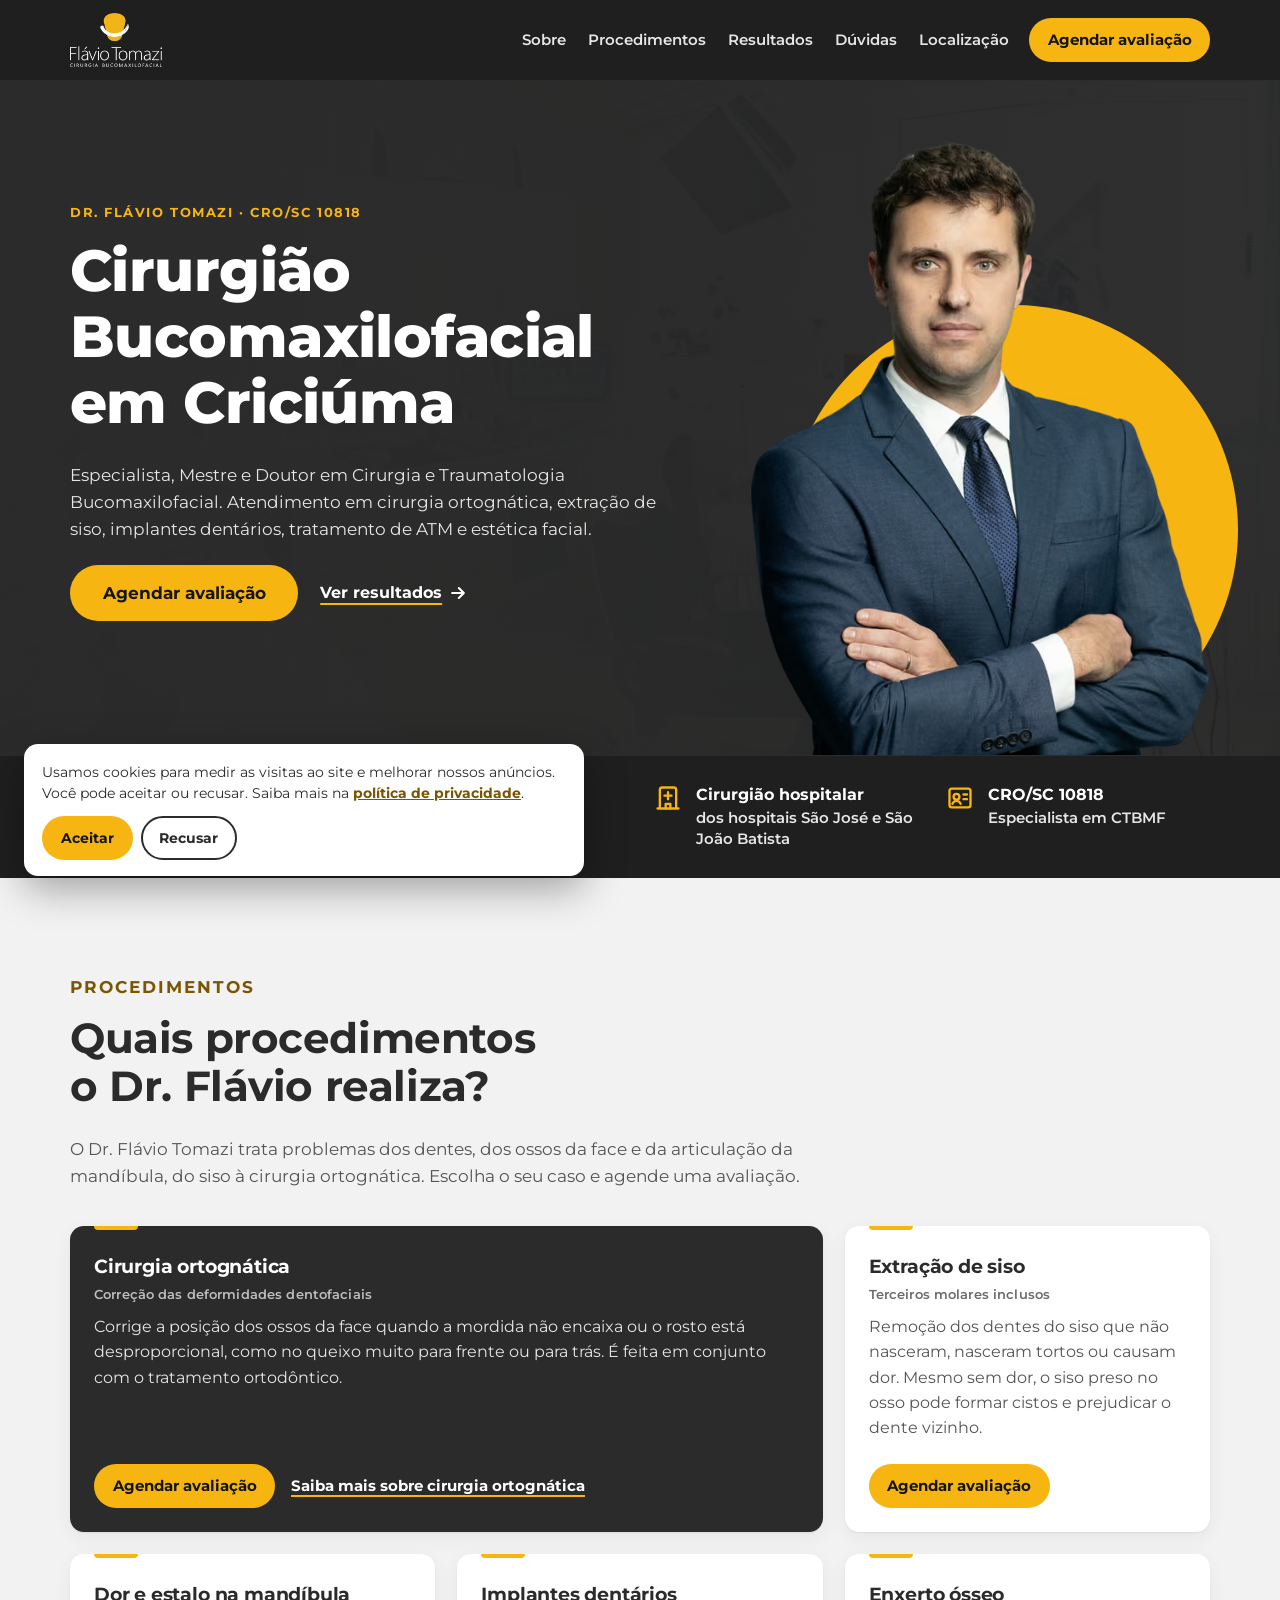
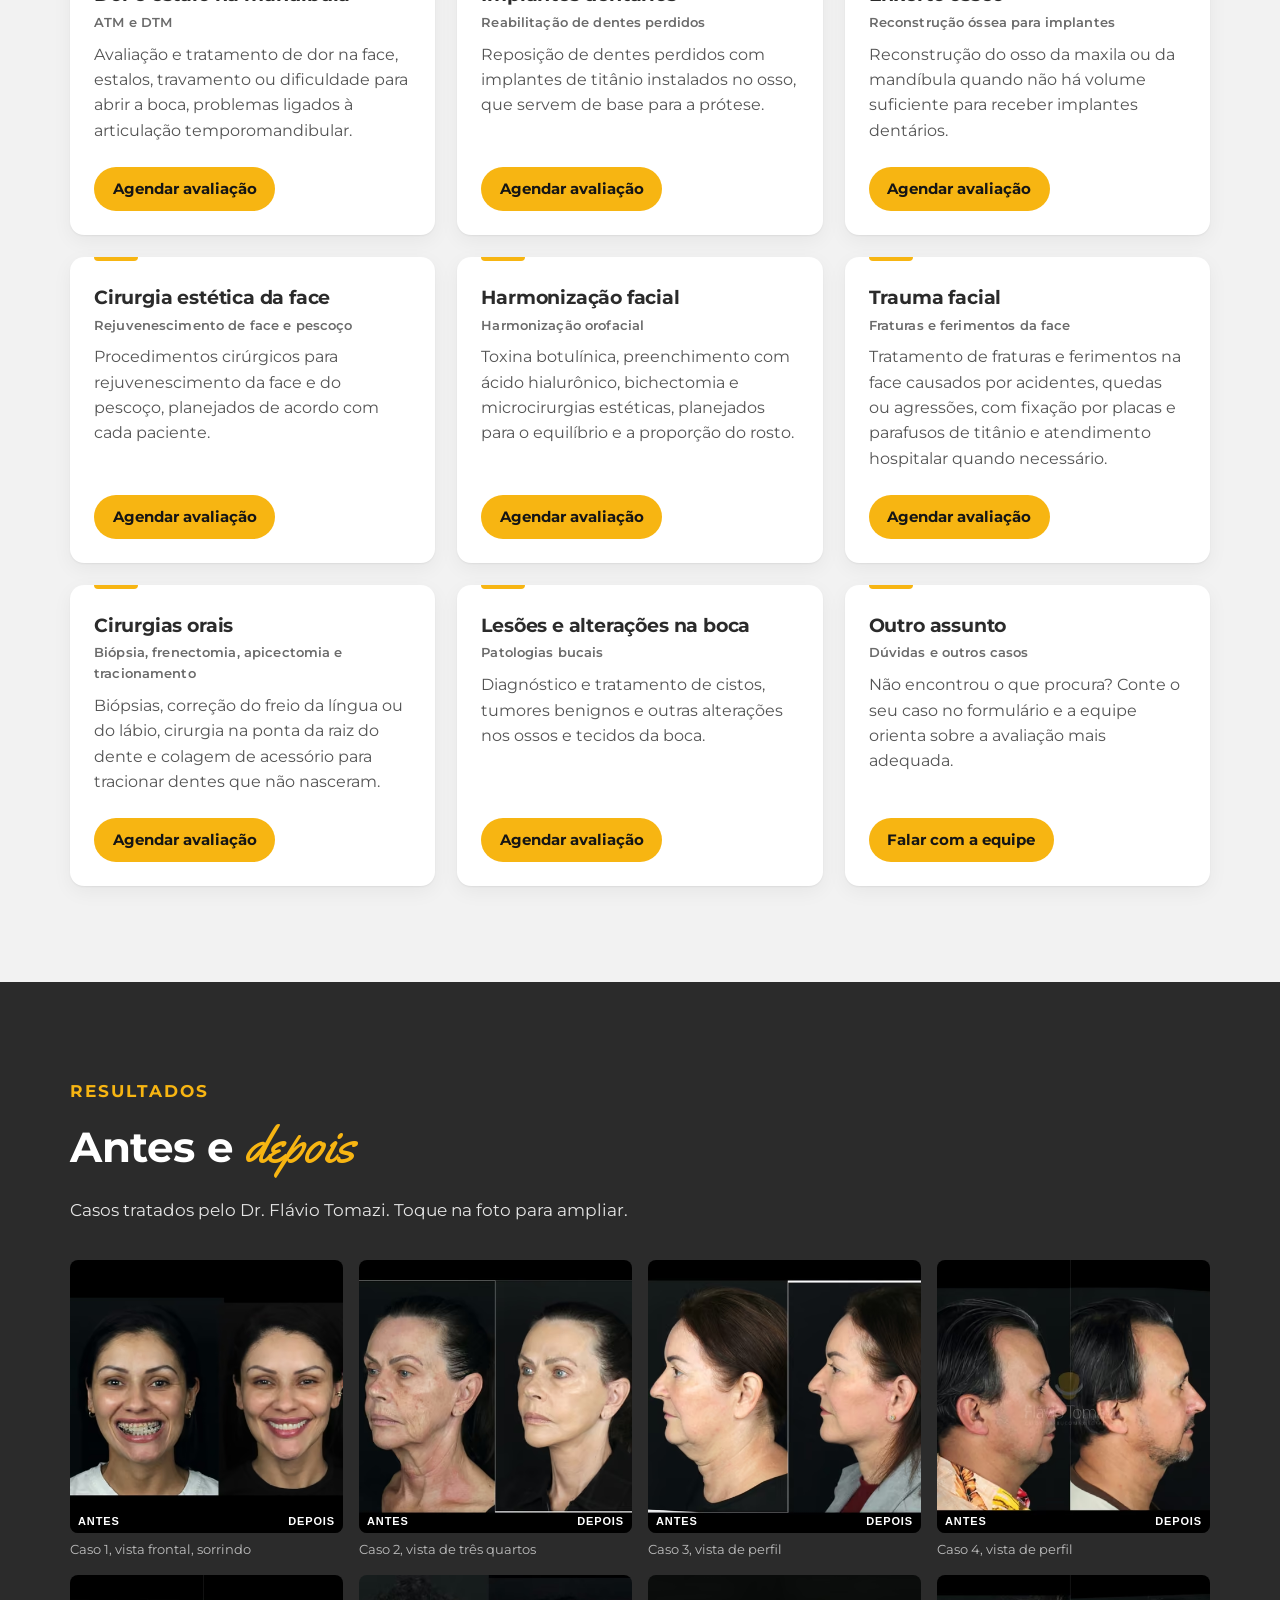
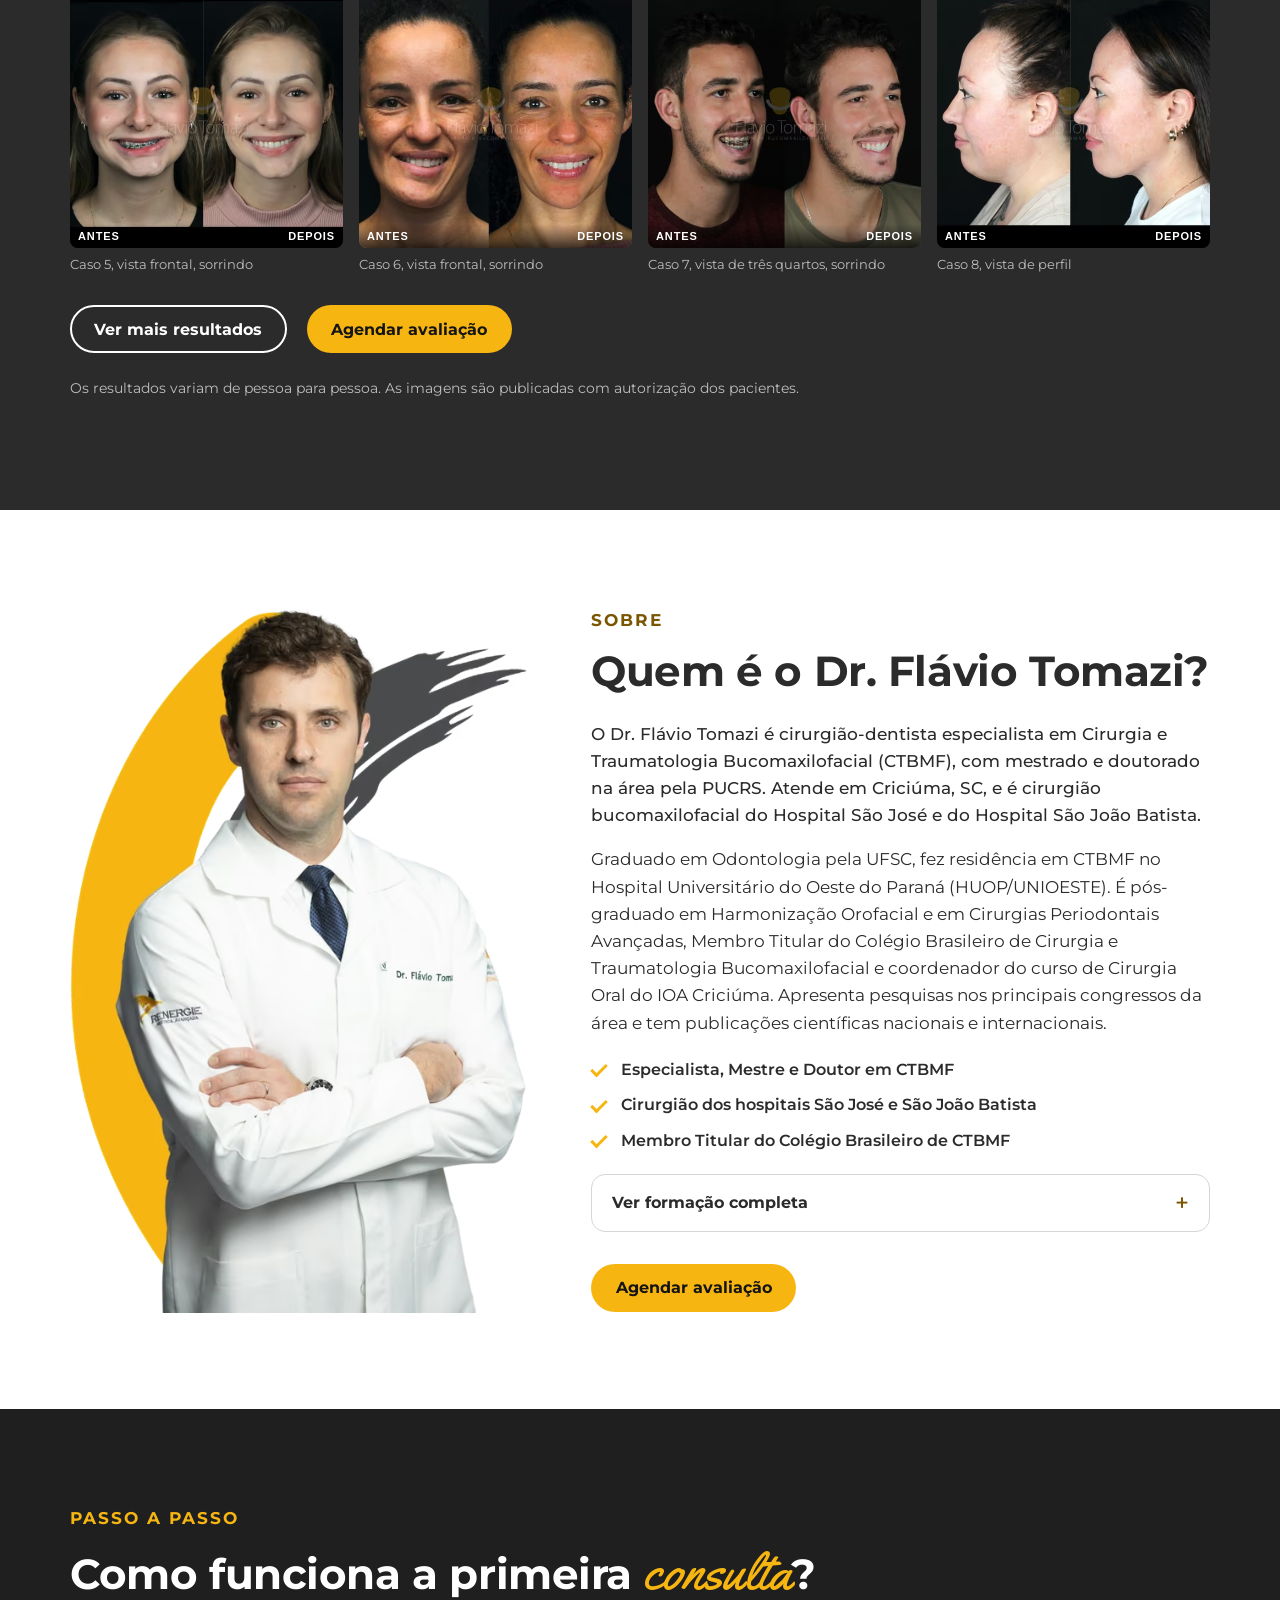
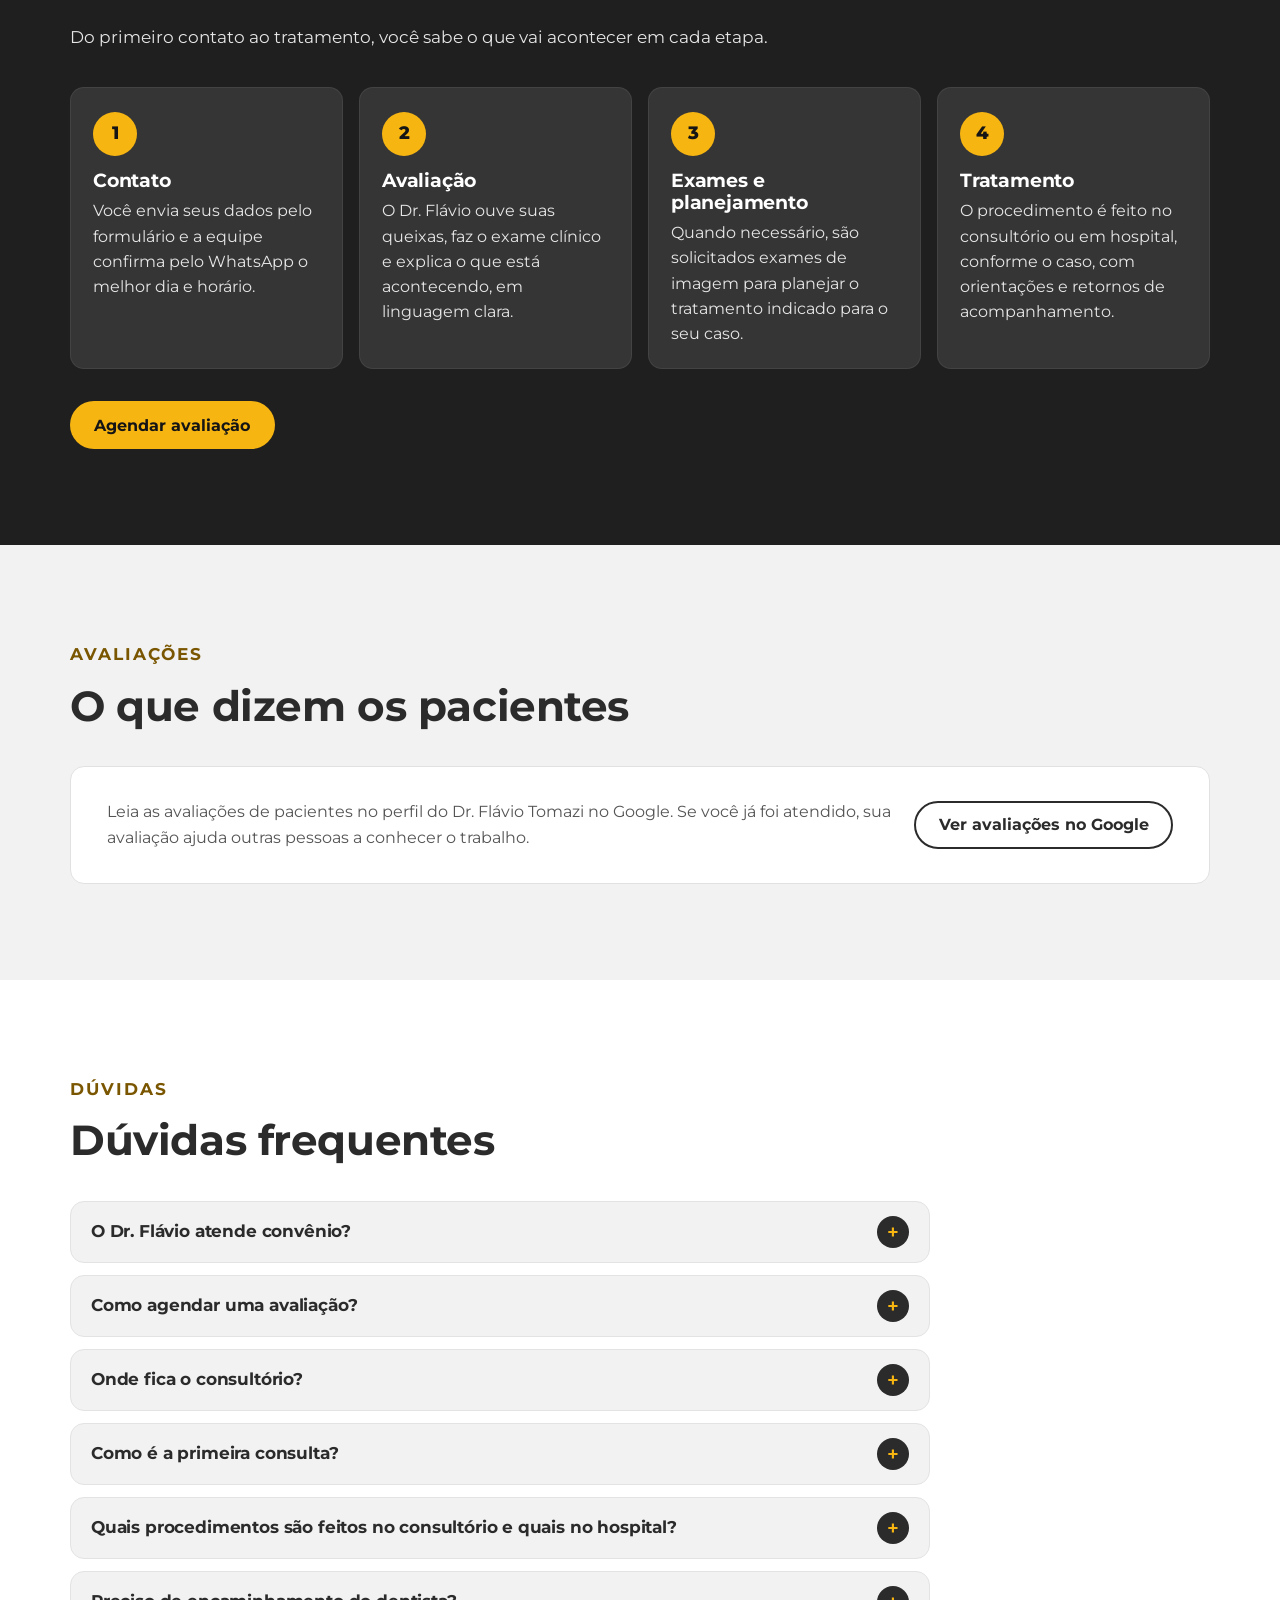
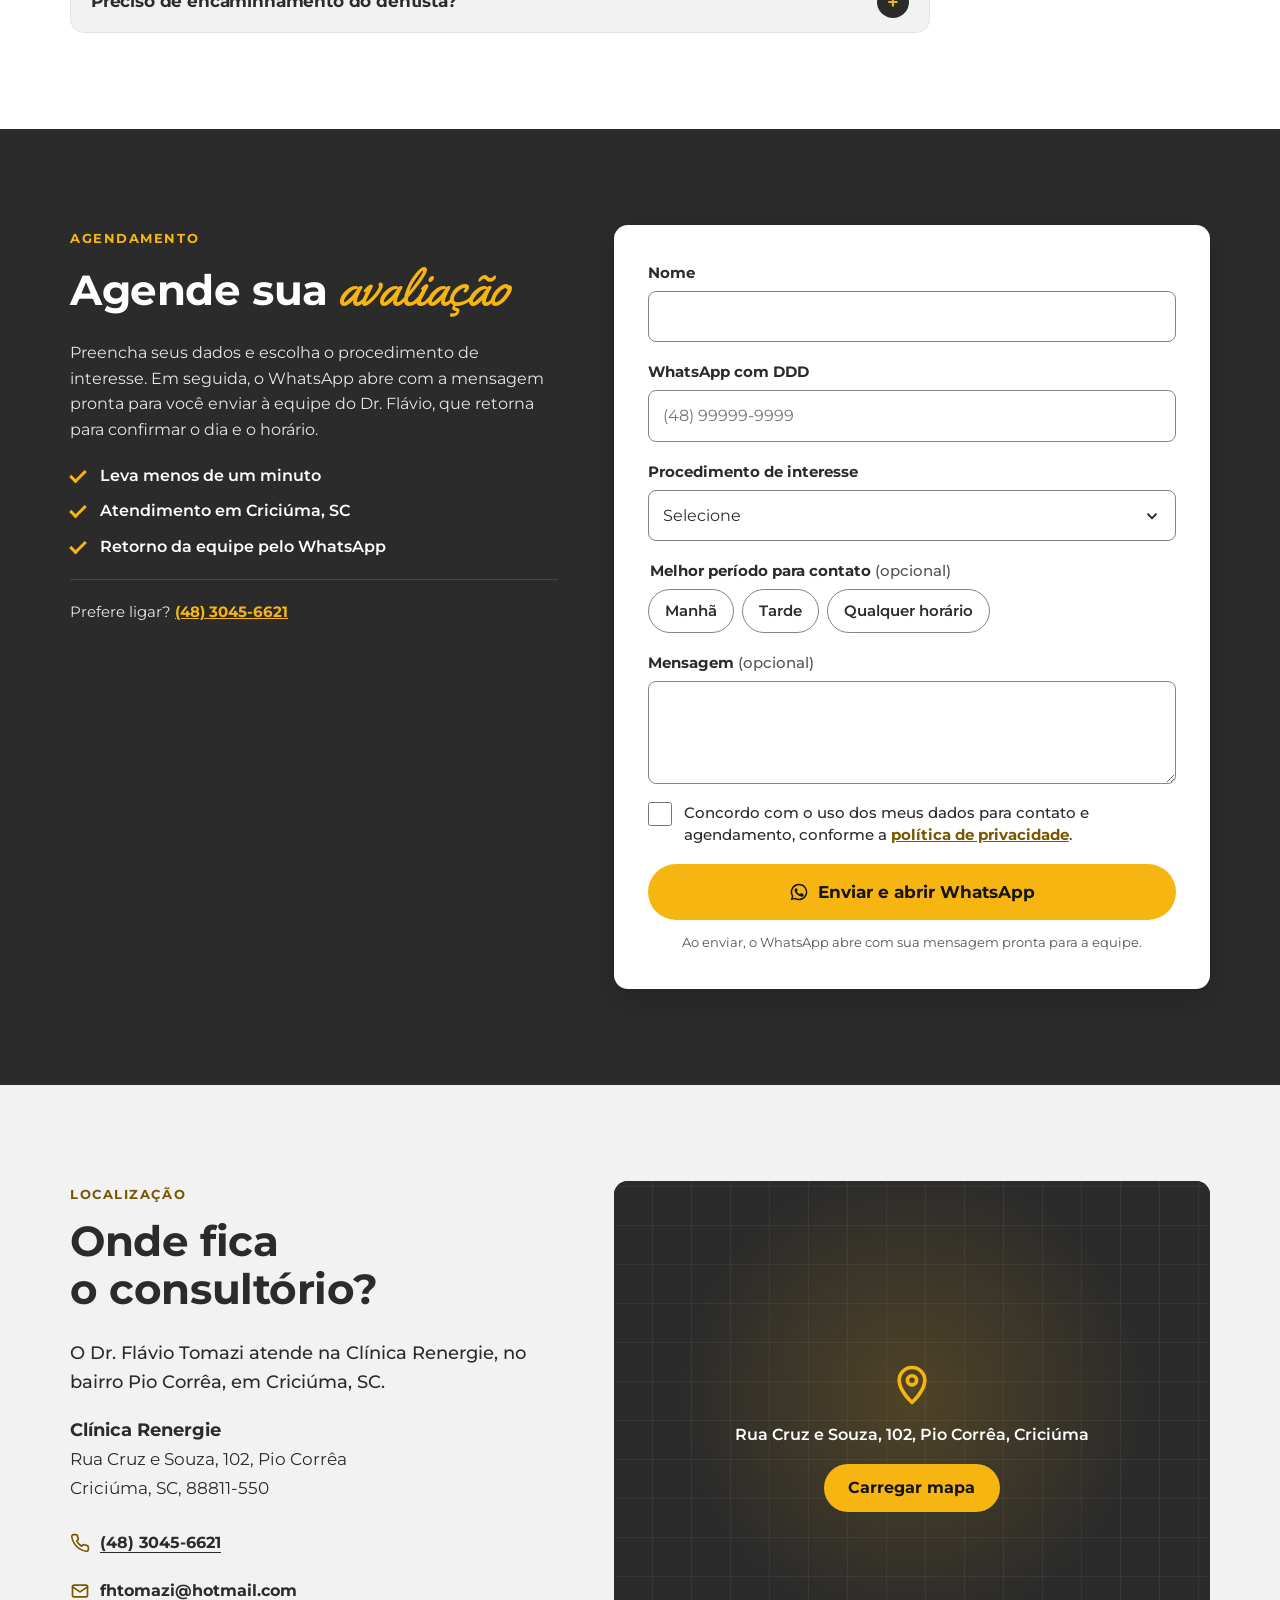
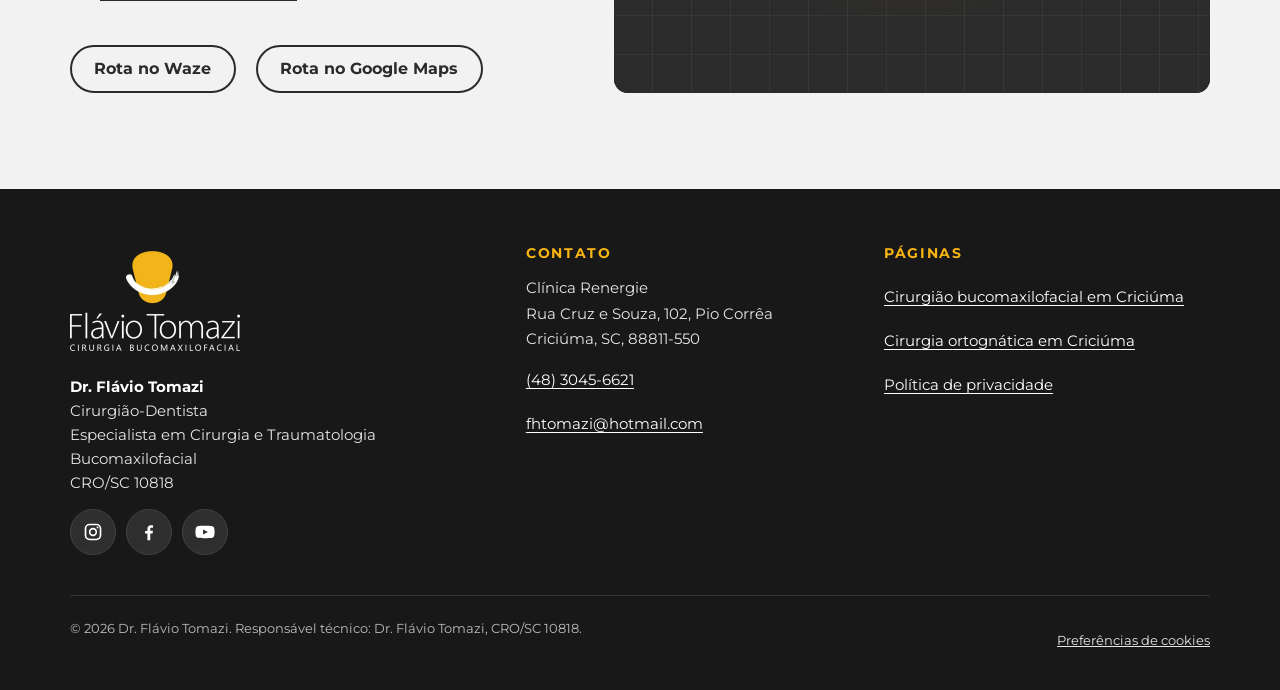
==== commit 27cae365: "Usa informações do site antigo para resolver pendências - Coordenadas exatas do consultório a partir" ====
--- a/index.html
+++ b/index.html
@@ -178,8 +178,8 @@
       },
       "geo": {
         "@type": "GeoCoordinates",
-        "latitude": -28.6759,
-        "longitude": -49.3578
+        "latitude": -28.67597,
+        "longitude": -49.35932
       },
       "hasMap": "https://g.co/kgs/nUxCNwR",
       "areaServed": [
@@ -196,7 +196,7 @@
         "https://www.instagram.com/flaviotomazi/",
         "https://www.facebook.com/flavio.tomazi.ctbmf",
         "https://www.youtube.com/@DrFlavioTomazi",
-        "https://g.co/kgs/nUxCNwR"
+        "https://www.google.com/search?kgmid=/g/11hzr545n1"
       ],
       "medicalSpecialty": [
         "https://schema.org/Dentistry",
@@ -420,7 +420,7 @@
           "name": "Quais procedimentos são feitos no consultório e quais no hospital?",
           "acceptedAnswer": {
             "@type": "Answer",
-            "text": "Procedimentos de menor porte, como extração de siso, implantes dentários, enxertos ósseos localizados e biópsias, costumam ser feitos no consultório, com anestesia local. Cirurgias de maior porte, como a cirurgia ortognática e o tratamento de fraturas da face, são feitas em ambiente hospitalar. A indicação depende de cada caso e é definida na avaliação."
+            "text": "Procedimentos de menor porte, como extração de siso, implantes dentários, enxertos ósseos localizados, biópsias e harmonização facial, costumam ser feitos no consultório, com anestesia local. Cirurgias de maior porte, como a cirurgia ortognática e o tratamento de fraturas da face, são feitas em ambiente hospitalar. A indicação depende de cada caso e é definida na avaliação."
           }
         },
         {
@@ -521,7 +521,7 @@
           <article class="card">
             <h3>Extração de siso</h3>
             <span class="card-tecnico">Terceiros molares inclusos</span>
-            <p>Remoção dos dentes do siso que não nasceram, nasceram tortos ou causam dor, inflamação ou falta de espaço na boca.</p>
+            <p>Remoção dos dentes do siso que não nasceram, nasceram tortos ou causam dor. Mesmo sem dor, o siso preso no osso pode formar cistos e prejudicar o dente vizinho.</p>
             <div class="card-acoes">
               <a class="btn btn-primario js-cta" href="#agendar" data-procedimento="Extração de siso" data-cta-texto="Agendar avaliação: Extração de siso">Agendar avaliação<span class="visualmente-oculto"> para extração de siso</span></a>
             </div>
@@ -561,7 +561,7 @@
           <article class="card">
             <h3>Harmonização facial</h3>
             <span class="card-tecnico">Harmonização orofacial</span>
-            <p>Técnicas de harmonização orofacial e microcirurgias estéticas para o equilíbrio e a proporção do rosto.</p>
+            <p>Toxina botulínica, preenchimento com ácido hialurônico, bichectomia e microcirurgias estéticas, planejados para o equilíbrio e a proporção do rosto.</p>
             <div class="card-acoes">
               <a class="btn btn-primario js-cta" href="#agendar" data-procedimento="Harmonização facial" data-cta-texto="Agendar avaliação: Harmonização facial">Agendar avaliação<span class="visualmente-oculto"> para harmonização facial</span></a>
             </div>
@@ -569,7 +569,7 @@
           <article class="card">
             <h3>Trauma facial</h3>
             <span class="card-tecnico">Fraturas e ferimentos da face</span>
-            <p>Tratamento de fraturas e ferimentos na face causados por acidentes, quedas ou agressões, com atendimento hospitalar quando necessário.</p>
+            <p>Tratamento de fraturas e ferimentos na face causados por acidentes, quedas ou agressões, com fixação por placas e parafusos de titânio e atendimento hospitalar quando necessário.</p>
             <div class="card-acoes">
               <a class="btn btn-primario js-cta" href="#agendar" data-procedimento="Trauma facial" data-cta-texto="Agendar avaliação: Trauma facial">Agendar avaliação<span class="visualmente-oculto"> para trauma facial</span></a>
             </div>
@@ -1022,9 +1022,9 @@
             <div class="faq-resposta"><p>Na primeira consulta, o Dr. Flávio ouve suas queixas, faz o exame clínico e avalia os exames que você já tiver. Quando necessário, solicita exames de imagem, como radiografias ou tomografia, para planejar o tratamento. Ao final, explica as opções indicadas para o seu caso.</p></div>
           </details>
           <details>
-            <!-- [CONFIRMAR COM O DR] divisão entre procedimentos de consultório e hospitalares -->
+            <!-- [CONFIRMAR COM O DR] divisão entre procedimentos de consultório e hospitalares. Já confirmado no blog antigo: harmonização facial na clínica e ortognática em hospital. -->
             <summary><h3>Quais procedimentos são feitos no consultório e quais no hospital?</h3></summary>
-            <div class="faq-resposta"><p>Procedimentos de menor porte, como extração de siso, implantes dentários, enxertos ósseos localizados e biópsias, costumam ser feitos no consultório, com anestesia local. Cirurgias de maior porte, como a cirurgia ortognática e o tratamento de fraturas da face, são feitas em ambiente hospitalar. A indicação depende de cada caso e é definida na avaliação.</p></div>
+            <div class="faq-resposta"><p>Procedimentos de menor porte, como extração de siso, implantes dentários, enxertos ósseos localizados, biópsias e harmonização facial, costumam ser feitos no consultório, com anestesia local. Cirurgias de maior porte, como a cirurgia ortognática e o tratamento de fraturas da face, são feitas em ambiente hospitalar. A indicação depende de cada caso e é definida na avaliação.</p></div>
           </details>
           <details>
             <!-- [CONFIRMAR COM O DR] se algum convênio exige encaminhamento -->
